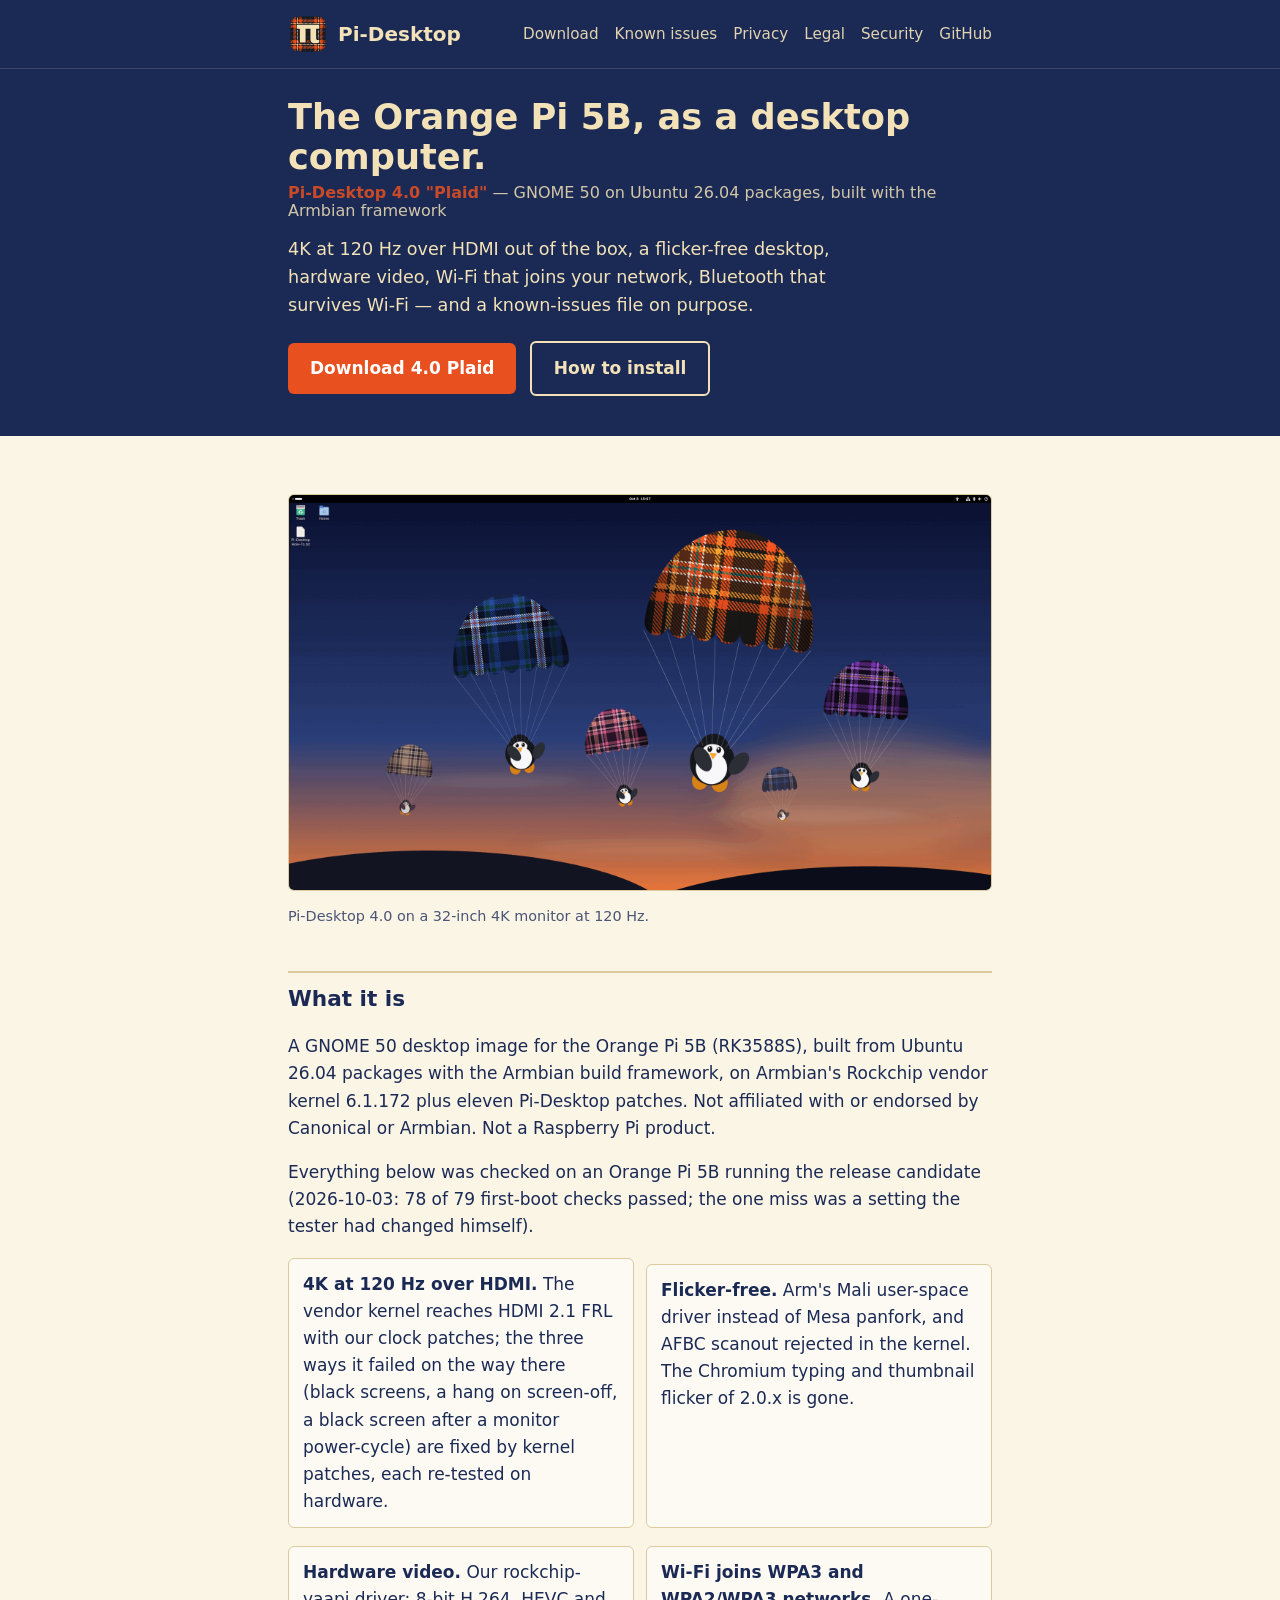
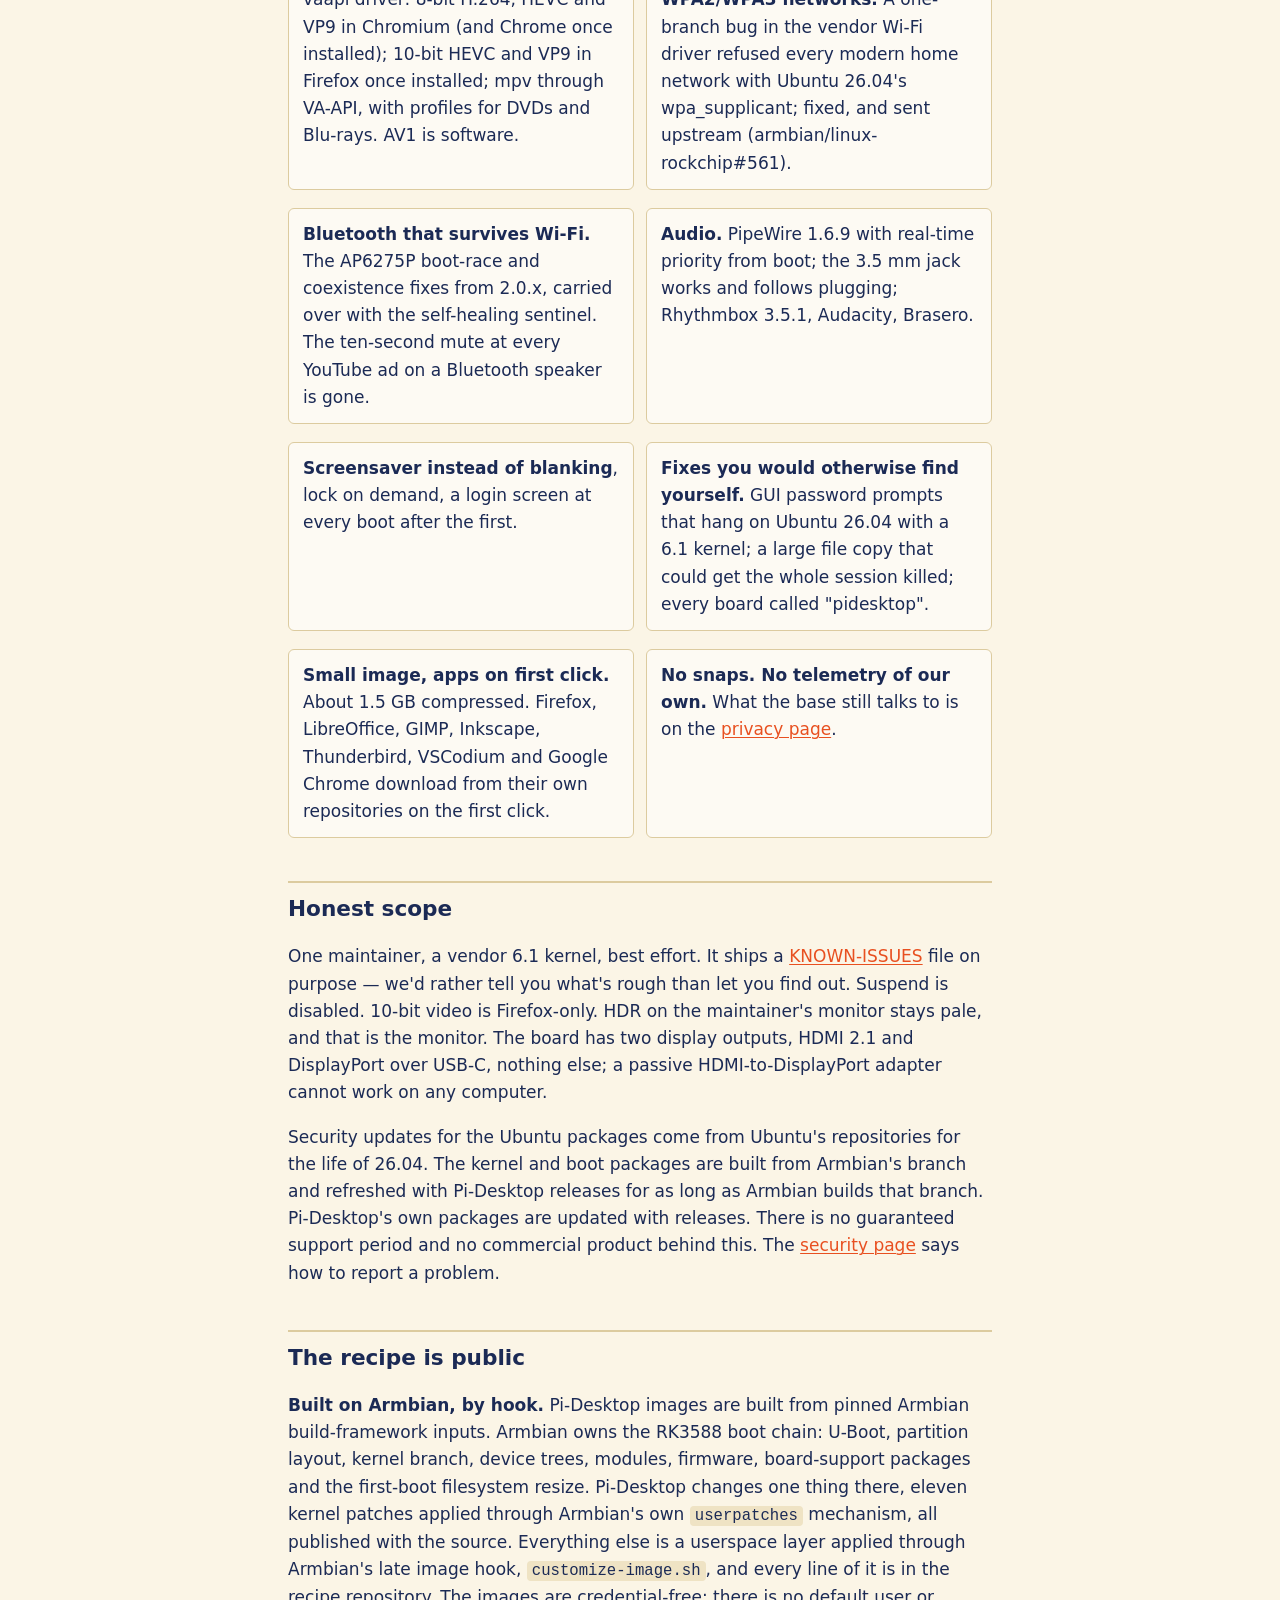
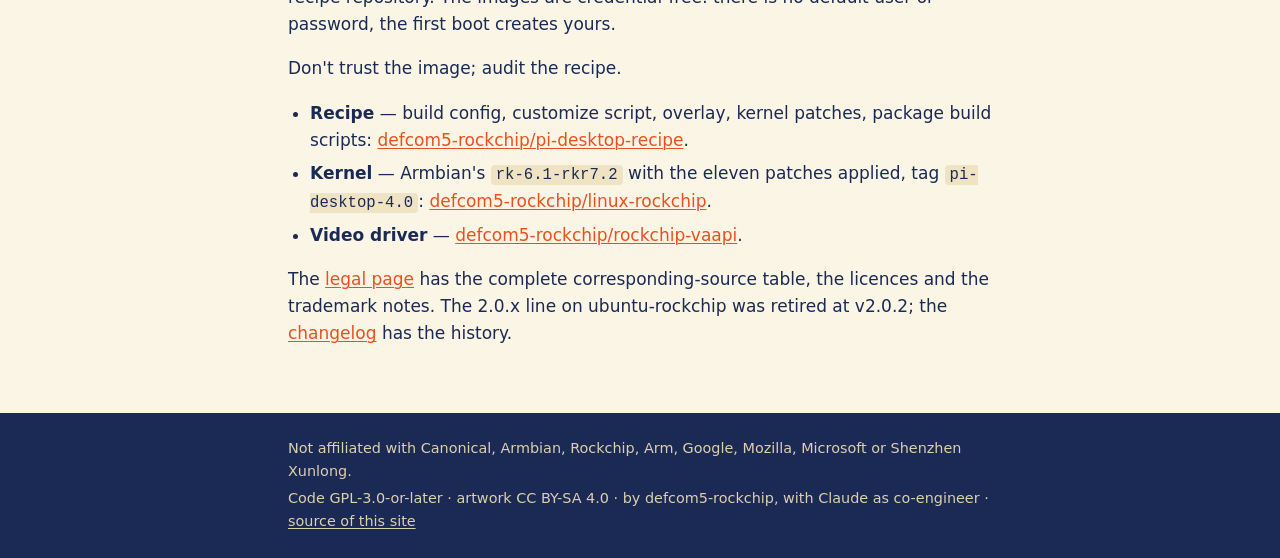
==== docs/index.html @ af198f49 "docs: a screenshot of the 4.0 desktop on the site and in the README Taken on the release image on an" ====
<!DOCTYPE html>
<html lang="en">
<head>
<meta charset="utf-8">
<meta name="viewport" content="width=device-width, initial-scale=1">
<title>Pi-Desktop — a desktop for the Orange Pi 5B</title>
<meta name="description" content="Pi-Desktop 4.0 Plaid: a GNOME 50 desktop image for the Orange Pi 5B (RK3588S), built from Ubuntu 26.04 packages with the Armbian build framework. 4K at 120 Hz, hardware video, honest known-issues file.">
<link rel="stylesheet" href="style.css">
<link rel="icon" href="img/pi-desktop.svg" type="image/svg+xml">
</head>
<body>
<header class="site">
  <div class="wrap">
    <a class="brand" href="index.html"><img src="img/pi-desktop.svg" alt="" width="40" height="40"><span>Pi-Desktop</span></a>
    <nav>
      <a href="download.html">Download</a>
      <a href="https://github.com/defcom5-rockchip/pi-desktop/blob/main/KNOWN-ISSUES.md">Known issues</a>
      <a href="privacy.html">Privacy</a>
      <a href="legal.html">Legal</a>
      <a href="security.html">Security</a>
      <a href="https://github.com/defcom5-rockchip/pi-desktop">GitHub</a>
    </nav>
  </div>
</header>

<section class="hero">
  <div class="wrap">
    <h1>The Orange Pi 5B, as a desktop computer.<small><span class="version">Pi-Desktop 4.0 "Plaid"</span> — GNOME 50 on Ubuntu 26.04 packages, built with the Armbian framework</small></h1>
    <p>4K at 120 Hz over HDMI out of the box, a flicker-free desktop, hardware video, Wi-Fi that joins your network, Bluetooth that survives Wi-Fi — and a known-issues file on purpose.</p>
    <a class="btn" href="https://github.com/defcom5-rockchip/pi-desktop/releases">Download 4.0 Plaid</a>
    <a class="btn secondary" href="download.html">How to install</a>
  </div>
</section>

<main>
  <div class="wrap">
    <figure>
      <img src="img/desktop.png" alt="The Pi-Desktop 4.0 desktop: tartan-canopied penguins parachuting over a dusk horizon, with the How-To file on the desktop." width="1920" height="1080" loading="lazy">
      <figcaption>Pi-Desktop 4.0 on a 32-inch 4K monitor at 120 Hz.</figcaption>
    </figure>

    <h2>What it is</h2>
    <p>A GNOME 50 desktop image for the Orange Pi 5B (RK3588S), built from Ubuntu 26.04 packages with the Armbian build framework, on Armbian's Rockchip vendor kernel 6.1.172 plus eleven Pi-Desktop patches. Not affiliated with or endorsed by Canonical or Armbian. Not a Raspberry Pi product.</p>
    <p>Everything below was checked on an Orange Pi 5B running the release candidate (2026-10-03: 78 of 79 first-boot checks passed; the one miss was a setting the tester had changed himself).</p>
    <ul class="features">
      <li><strong>4K at 120 Hz over HDMI.</strong> The vendor kernel reaches HDMI 2.1 FRL with our clock patches; the three ways it failed on the way there (black screens, a hang on screen-off, a black screen after a monitor power-cycle) are fixed by kernel patches, each re-tested on hardware.</li>
      <li><strong>Flicker-free.</strong> Arm's Mali user-space driver instead of Mesa panfork, and AFBC scanout rejected in the kernel. The Chromium typing and thumbnail flicker of 2.0.x is gone.</li>
      <li><strong>Hardware video.</strong> Our rockchip-vaapi driver: 8-bit H.264, HEVC and VP9 in Chromium (and Chrome once installed); 10-bit HEVC and VP9 in Firefox once installed; mpv through VA-API, with profiles for DVDs and Blu-rays. AV1 is software.</li>
      <li><strong>Wi-Fi joins WPA3 and WPA2/WPA3 networks.</strong> A one-branch bug in the vendor Wi-Fi driver refused every modern home network with Ubuntu 26.04's wpa_supplicant; fixed, and sent upstream (armbian/linux-rockchip#561).</li>
      <li><strong>Bluetooth that survives Wi-Fi.</strong> The AP6275P boot-race and coexistence fixes from 2.0.x, carried over with the self-healing sentinel. The ten-second mute at every YouTube ad on a Bluetooth speaker is gone.</li>
      <li><strong>Audio.</strong> PipeWire 1.6.9 with real-time priority from boot; the 3.5 mm jack works and follows plugging; Rhythmbox 3.5.1, Audacity, Brasero.</li>
      <li><strong>Screensaver instead of blanking</strong>, lock on demand, a login screen at every boot after the first.</li>
      <li><strong>Fixes you would otherwise find yourself.</strong> GUI password prompts that hang on Ubuntu 26.04 with a 6.1 kernel; a large file copy that could get the whole session killed; every board called "pidesktop".</li>
      <li><strong>Small image, apps on first click.</strong> About 1.5 GB compressed. Firefox, LibreOffice, GIMP, Inkscape, Thunderbird, VSCodium and Google Chrome download from their own repositories on the first click.</li>
      <li><strong>No snaps. No telemetry of our own.</strong> What the base still talks to is on the <a href="privacy.html">privacy page</a>.</li>
    </ul>

    <h2>Honest scope</h2>
    <p>One maintainer, a vendor 6.1 kernel, best effort. It ships a <a href="https://github.com/defcom5-rockchip/pi-desktop/blob/main/KNOWN-ISSUES.md">KNOWN-ISSUES</a> file on purpose — we'd rather tell you what's rough than let you find out. Suspend is disabled. 10-bit video is Firefox-only. HDR on the maintainer's monitor stays pale, and that is the monitor. The board has two display outputs, HDMI 2.1 and DisplayPort over USB-C, nothing else; a passive HDMI-to-DisplayPort adapter cannot work on any computer.</p>
    <p>Security updates for the Ubuntu packages come from Ubuntu's repositories for the life of 26.04. The kernel and boot packages are built from Armbian's branch and refreshed with Pi-Desktop releases for as long as Armbian builds that branch. Pi-Desktop's own packages are updated with releases. There is no guaranteed support period and no commercial product behind this. The <a href="security.html">security page</a> says how to report a problem.</p>

    <h2>The recipe is public</h2>
    <p><strong>Built on Armbian, by hook.</strong> Pi-Desktop images are built from pinned Armbian build-framework inputs. Armbian owns the RK3588 boot chain: U-Boot, partition layout, kernel branch, device trees, modules, firmware, board-support packages and the first-boot filesystem resize. Pi-Desktop changes one thing there, eleven kernel patches applied through Armbian's own <code>userpatches</code> mechanism, all published with the source. Everything else is a userspace layer applied through Armbian's late image hook, <code>customize-image.sh</code>, and every line of it is in the recipe repository. The images are credential-free: there is no default user or password, the first boot creates yours.</p>
    <p>Don't trust the image; audit the recipe.</p>
    <ul>
      <li><strong>Recipe</strong> — build config, customize script, overlay, kernel patches, package build scripts: <a href="https://github.com/defcom5-rockchip/pi-desktop-recipe">defcom5-rockchip/pi-desktop-recipe</a>.</li>
      <li><strong>Kernel</strong> — Armbian's <code>rk-6.1-rkr7.2</code> with the eleven patches applied, tag <code>pi-desktop-4.0</code>: <a href="https://github.com/defcom5-rockchip/linux-rockchip">defcom5-rockchip/linux-rockchip</a>.</li>
      <li><strong>Video driver</strong> — <a href="https://github.com/defcom5-rockchip/rockchip-vaapi">defcom5-rockchip/rockchip-vaapi</a>.</li>
    </ul>
    <p>The <a href="legal.html">legal page</a> has the complete corresponding-source table, the licences and the trademark notes. The 2.0.x line on ubuntu-rockchip was retired at v2.0.2; the <a href="https://github.com/defcom5-rockchip/pi-desktop/blob/main/CHANGELOG.md">changelog</a> has the history.</p>
  </div>
</main>

<footer class="site">
  <div class="wrap">
    <p>Not affiliated with Canonical, Armbian, Rockchip, Arm, Google, Mozilla, Microsoft or Shenzhen Xunlong.</p>
    <p>Code GPL-3.0-or-later · artwork CC BY-SA 4.0 · by defcom5-rockchip, with Claude as co-engineer · <a href="https://github.com/defcom5-rockchip/pi-desktop">source of this site</a></p>
  </div>
</footer>
</body>
</html>
---- docs/style.css ----
/* Pi-Desktop website — Plaid palette: navy #1b2a55, cream #F3E2B8, orange #E85020. No external resources. */
:root {
  --navy: #1b2a55;
  --cream: #F3E2B8;
  --orange: #E85020;
  --paper: #fbf5e6;
  --ink: #1b2a55;
  --muted: #4a5577;
  --rule: #dccb9f;
  --code: #efe3c4;
}
* { box-sizing: border-box; }
html { -webkit-text-size-adjust: 100%; }
body {
  margin: 0;
  font: 17px/1.6 system-ui, -apple-system, "Segoe UI", Roboto, "Ubuntu Sans", Ubuntu, Cantarell, "Noto Sans", sans-serif;
  color: var(--ink);
  background: var(--paper);
}
a { color: var(--orange); text-decoration-thickness: 1px; text-underline-offset: 2px; }
a:hover { text-decoration-thickness: 2px; }
.wrap { max-width: 46rem; margin: 0 auto; padding: 0 16px; }

/* header */
header.site { background: var(--navy); color: var(--cream); }
header.site .wrap { display: flex; flex-wrap: wrap; align-items: center; gap: 8px 20px; padding-top: 14px; padding-bottom: 14px; }
header.site .brand { display: inline-flex; align-items: center; gap: 10px; color: var(--cream); text-decoration: none; font-weight: 700; font-size: 1.25rem; }
header.site .brand img { width: 40px; height: 40px; }
header.site nav { display: flex; flex-wrap: wrap; gap: 4px 16px; margin-left: auto; }
header.site nav a { color: var(--cream); text-decoration: none; font-size: 0.95rem; opacity: .92; }
header.site nav a:hover, header.site nav a[aria-current] { text-decoration: underline; opacity: 1; }

/* hero */
.hero { background: var(--navy); color: var(--cream); padding: 28px 0 40px; border-top: 1px solid rgba(243,226,184,.15); }
.hero h1 { font-size: 2.2rem; line-height: 1.15; margin: 0 0 6px; }
.hero h1 small { display: block; font-size: 1rem; font-weight: 400; opacity: .85; margin-top: 6px; }
.hero p { max-width: 36rem; font-size: 1.1rem; margin: 14px 0 22px; }
.hero .version { color: var(--orange); font-weight: 700; }
.btn { display: inline-block; background: var(--orange); color: #fff; font-weight: 700; padding: 12px 22px; border-radius: 6px; text-decoration: none; }
.btn:hover { background: #c9431a; }
.btn.secondary { background: transparent; color: var(--cream); border: 2px solid var(--cream); margin-left: 8px; }
.btn.secondary:hover { background: rgba(243,226,184,.12); }

/* content */
main { padding: 32px 0 48px; }
main h1 { font-size: 1.9rem; line-height: 1.2; margin: 0 0 8px; }
main h2 { font-size: 1.35rem; margin: 2em 0 .5em; padding-top: .4em; border-top: 2px solid var(--rule); }
main h3 { font-size: 1.1rem; margin: 1.6em 0 .4em; }
main p, main li { max-width: 46rem; }
main ul, main ol { padding-left: 1.3em; }
li + li { margin-top: .35em; }
.lede { font-size: 1.1rem; color: var(--muted); margin-top: 0; }
.note { border-left: 4px solid var(--orange); background: var(--cream); padding: 10px 14px; border-radius: 0 6px 6px 0; }
.note.navy { border-left-color: var(--navy); }
code, pre, kbd { font-family: "Ubuntu Sans Mono", ui-monospace, SFMono-Regular, Menlo, Consolas, monospace; font-size: .92em; }
code { background: var(--code); padding: 1px 5px; border-radius: 4px; }
pre { background: var(--navy); color: var(--cream); padding: 12px 14px; border-radius: 6px; overflow-x: auto; line-height: 1.45; }
pre code { background: none; padding: 0; color: inherit; }
blockquote { margin: 1em 0; padding: 8px 14px; border-left: 4px solid var(--rule); color: var(--muted); font-size: .95rem; }

/* tables (scroll inside, never the page) */
.table { overflow-x: auto; -webkit-overflow-scrolling: touch; margin: 1em 0; border: 1px solid var(--rule); border-radius: 6px; }
table { border-collapse: collapse; width: 100%; min-width: 36rem; font-size: .95rem; }
th, td { text-align: left; vertical-align: top; padding: 8px 10px; border-bottom: 1px solid var(--rule); }
th { background: var(--cream); font-weight: 700; }
tr:last-child td { border-bottom: 0; }

/* figures */
figure { margin: 1.5em 0; }
figure img { max-width: 100%; height: auto; border-radius: 6px; border: 1px solid var(--rule); }
figcaption { font-size: .9rem; color: var(--muted); margin-top: 6px; }
.placeholder { aspect-ratio: 16 / 9; display: flex; align-items: center; justify-content: center; text-align: center; padding: 16px; background: var(--navy); color: var(--cream); border-radius: 6px; border: 2px dashed rgba(243,226,184,.4); }

/* feature list */
.features { list-style: none; padding: 0; display: grid; grid-template-columns: 1fr; gap: 12px; }
.features li { background: #fff8; border: 1px solid var(--rule); border-radius: 6px; padding: 12px 14px; max-width: none; }
.features li strong { color: var(--navy); }
@media (min-width: 680px) { .features { grid-template-columns: 1fr 1fr; } }

/* footer */
footer.site { background: var(--navy); color: var(--cream); font-size: .9rem; }
footer.site .wrap { padding-top: 20px; padding-bottom: 24px; }
footer.site p { margin: 4px 0; opacity: .9; }
footer.site a { color: var(--cream); }

img { max-width: 100%; }
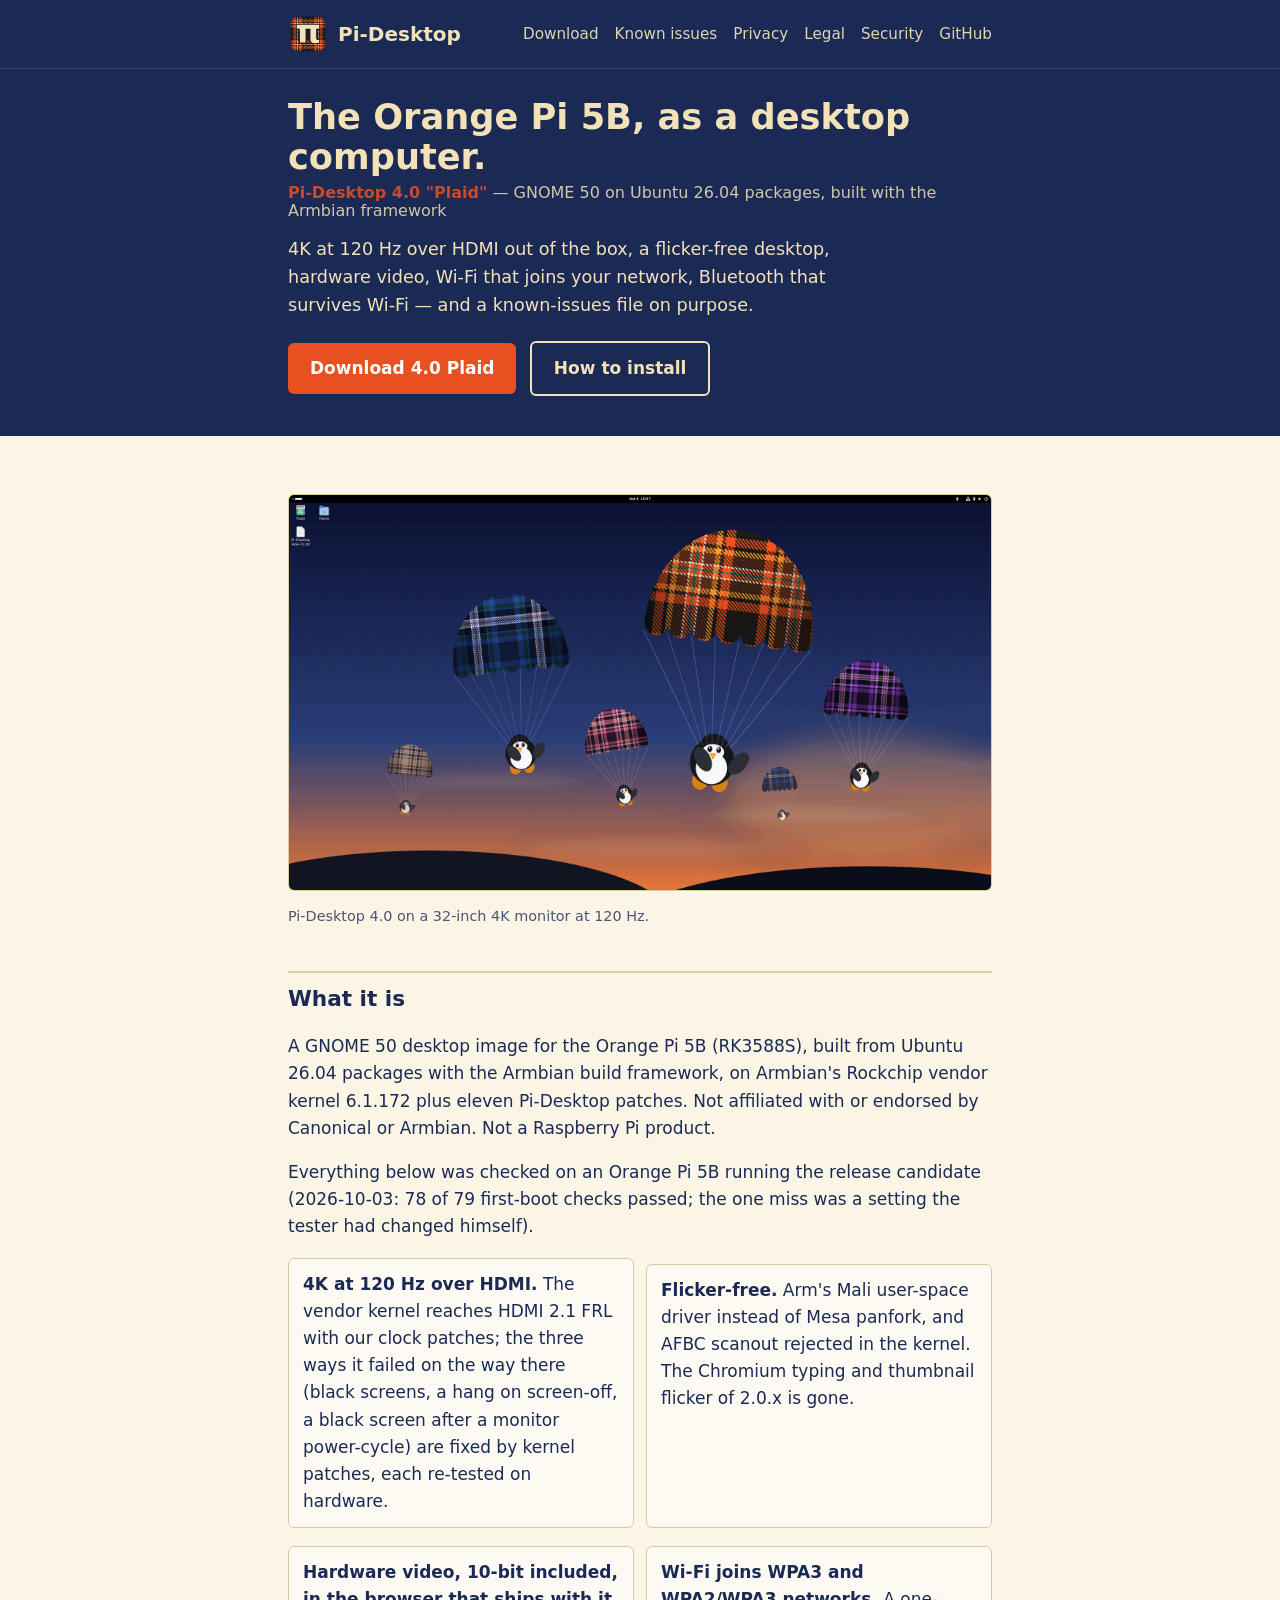
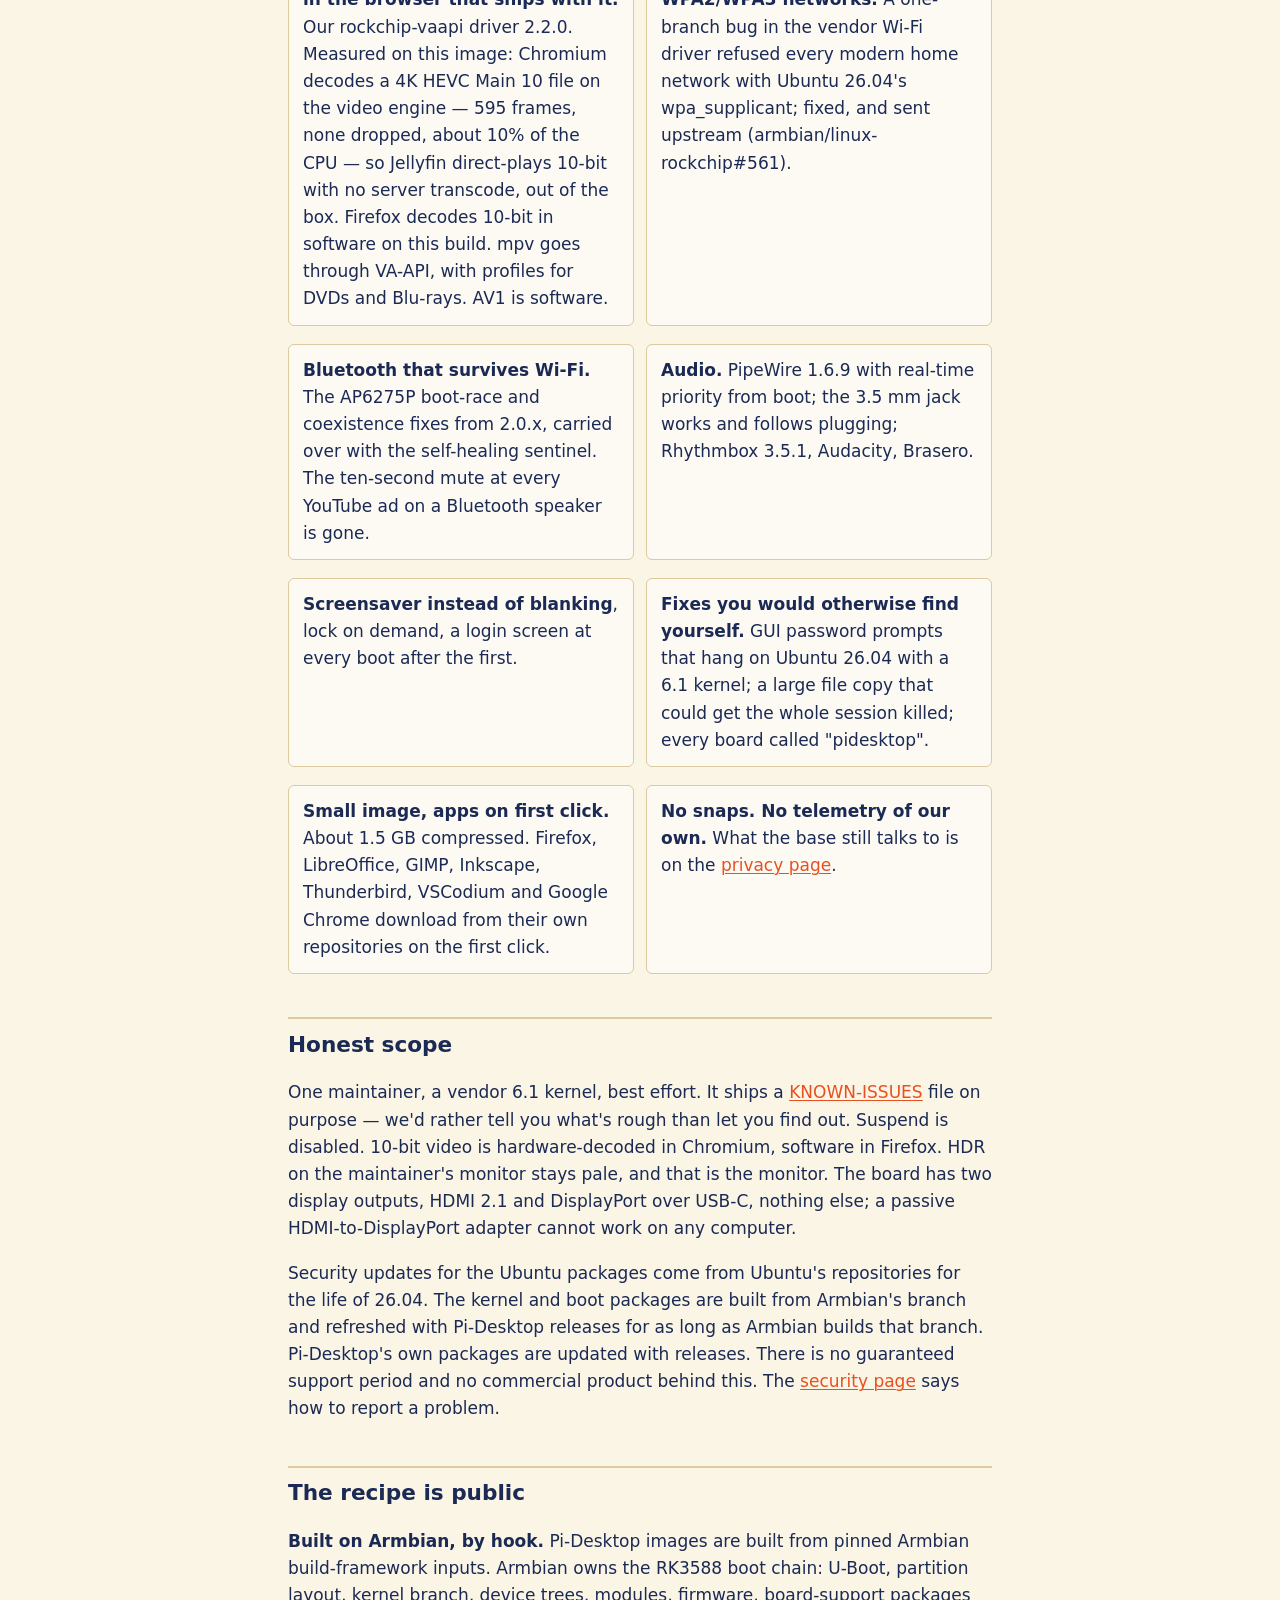
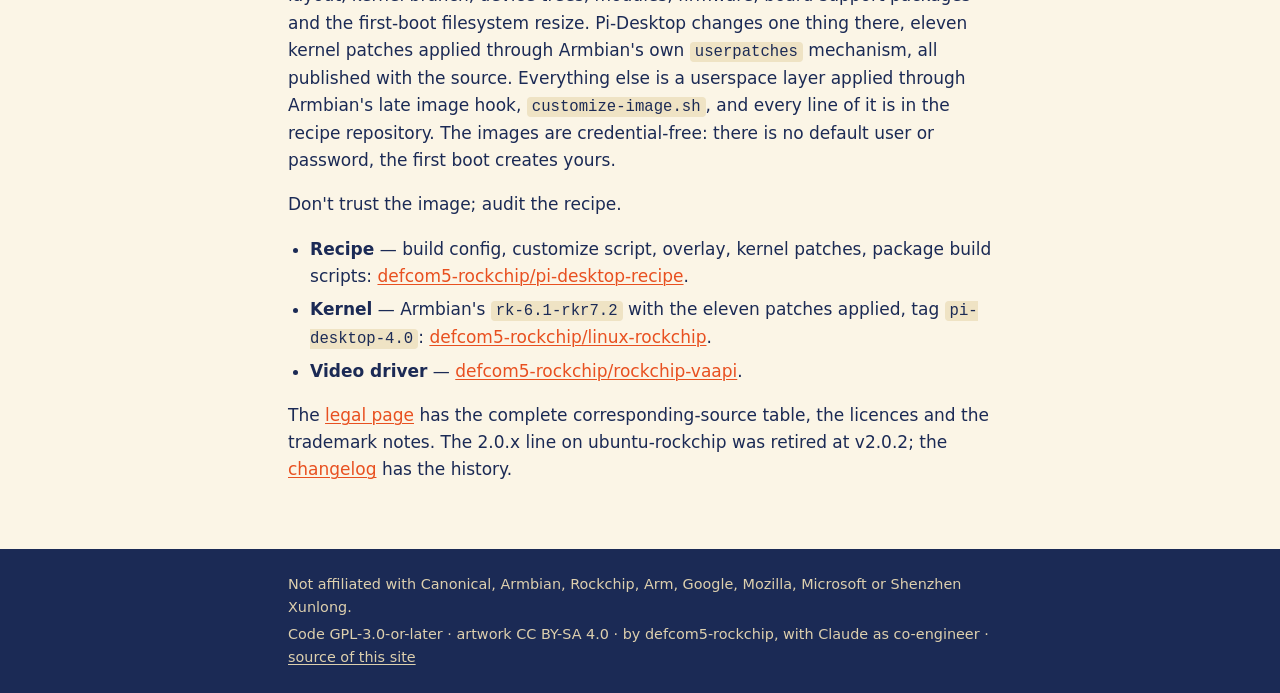
==== commit 04cea183: "docs: 10-bit video — Chromium does it in hardware, Firefox does not (measured on the release image) " ====
--- a/docs/index.html
+++ b/docs/index.html
@@ -45,7 +45,7 @@
     <ul class="features">
       <li><strong>4K at 120 Hz over HDMI.</strong> The vendor kernel reaches HDMI 2.1 FRL with our clock patches; the three ways it failed on the way there (black screens, a hang on screen-off, a black screen after a monitor power-cycle) are fixed by kernel patches, each re-tested on hardware.</li>
       <li><strong>Flicker-free.</strong> Arm's Mali user-space driver instead of Mesa panfork, and AFBC scanout rejected in the kernel. The Chromium typing and thumbnail flicker of 2.0.x is gone.</li>
-      <li><strong>Hardware video.</strong> Our rockchip-vaapi driver: 8-bit H.264, HEVC and VP9 in Chromium (and Chrome once installed); 10-bit HEVC and VP9 in Firefox once installed; mpv through VA-API, with profiles for DVDs and Blu-rays. AV1 is software.</li>
+      <li><strong>Hardware video, 10-bit included, in the browser that ships with it.</strong> Our rockchip-vaapi driver 2.2.0. Measured on this image: Chromium decodes a 4K HEVC Main 10 file on the video engine — 595 frames, none dropped, about 10% of the CPU — so Jellyfin direct-plays 10-bit with no server transcode, out of the box. Firefox decodes 10-bit in software on this build. mpv goes through VA-API, with profiles for DVDs and Blu-rays. AV1 is software.</li>
       <li><strong>Wi-Fi joins WPA3 and WPA2/WPA3 networks.</strong> A one-branch bug in the vendor Wi-Fi driver refused every modern home network with Ubuntu 26.04's wpa_supplicant; fixed, and sent upstream (armbian/linux-rockchip#561).</li>
       <li><strong>Bluetooth that survives Wi-Fi.</strong> The AP6275P boot-race and coexistence fixes from 2.0.x, carried over with the self-healing sentinel. The ten-second mute at every YouTube ad on a Bluetooth speaker is gone.</li>
       <li><strong>Audio.</strong> PipeWire 1.6.9 with real-time priority from boot; the 3.5 mm jack works and follows plugging; Rhythmbox 3.5.1, Audacity, Brasero.</li>
@@ -56,7 +56,7 @@
     </ul>
 
     <h2>Honest scope</h2>
-    <p>One maintainer, a vendor 6.1 kernel, best effort. It ships a <a href="https://github.com/defcom5-rockchip/pi-desktop/blob/main/KNOWN-ISSUES.md">KNOWN-ISSUES</a> file on purpose — we'd rather tell you what's rough than let you find out. Suspend is disabled. 10-bit video is Firefox-only. HDR on the maintainer's monitor stays pale, and that is the monitor. The board has two display outputs, HDMI 2.1 and DisplayPort over USB-C, nothing else; a passive HDMI-to-DisplayPort adapter cannot work on any computer.</p>
+    <p>One maintainer, a vendor 6.1 kernel, best effort. It ships a <a href="https://github.com/defcom5-rockchip/pi-desktop/blob/main/KNOWN-ISSUES.md">KNOWN-ISSUES</a> file on purpose — we'd rather tell you what's rough than let you find out. Suspend is disabled. 10-bit video is hardware-decoded in Chromium, software in Firefox. HDR on the maintainer's monitor stays pale, and that is the monitor. The board has two display outputs, HDMI 2.1 and DisplayPort over USB-C, nothing else; a passive HDMI-to-DisplayPort adapter cannot work on any computer.</p>
     <p>Security updates for the Ubuntu packages come from Ubuntu's repositories for the life of 26.04. The kernel and boot packages are built from Armbian's branch and refreshed with Pi-Desktop releases for as long as Armbian builds that branch. Pi-Desktop's own packages are updated with releases. There is no guaranteed support period and no commercial product behind this. The <a href="security.html">security page</a> says how to report a problem.</p>
 
     <h2>The recipe is public</h2>
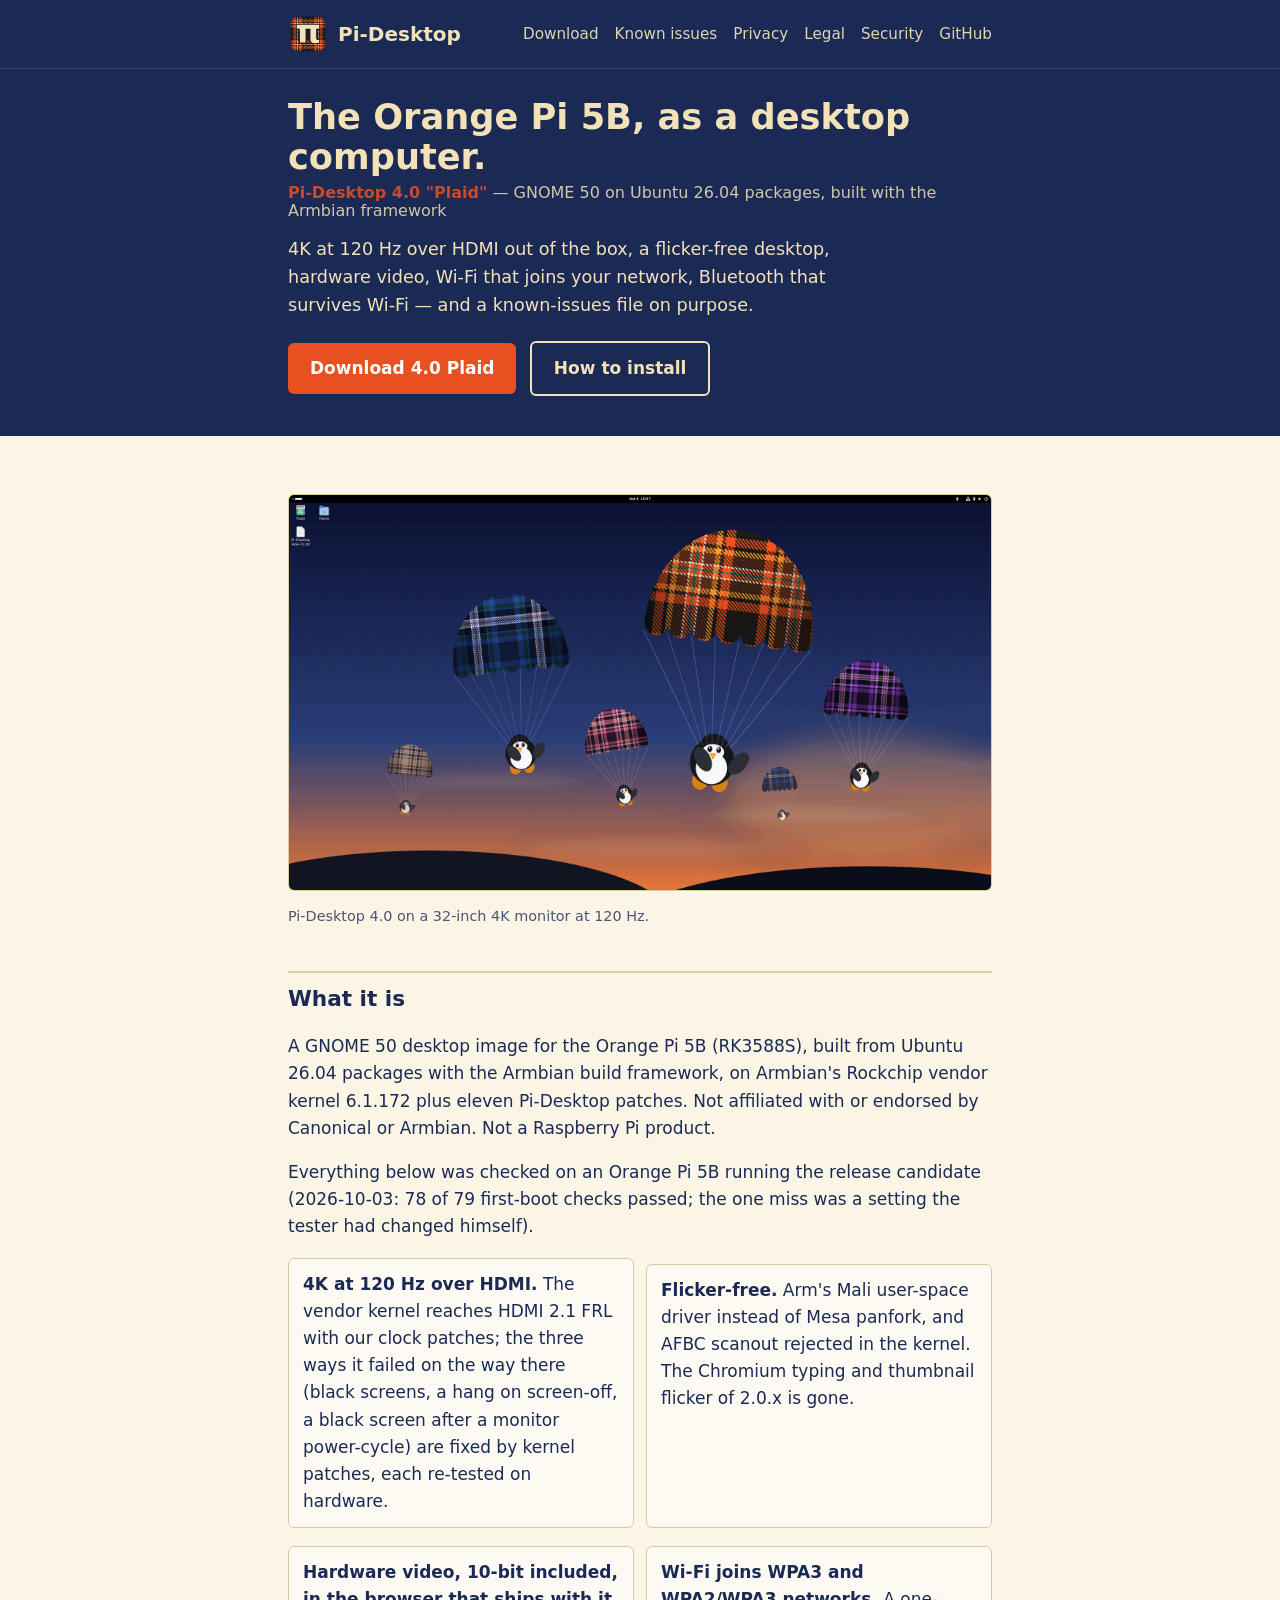
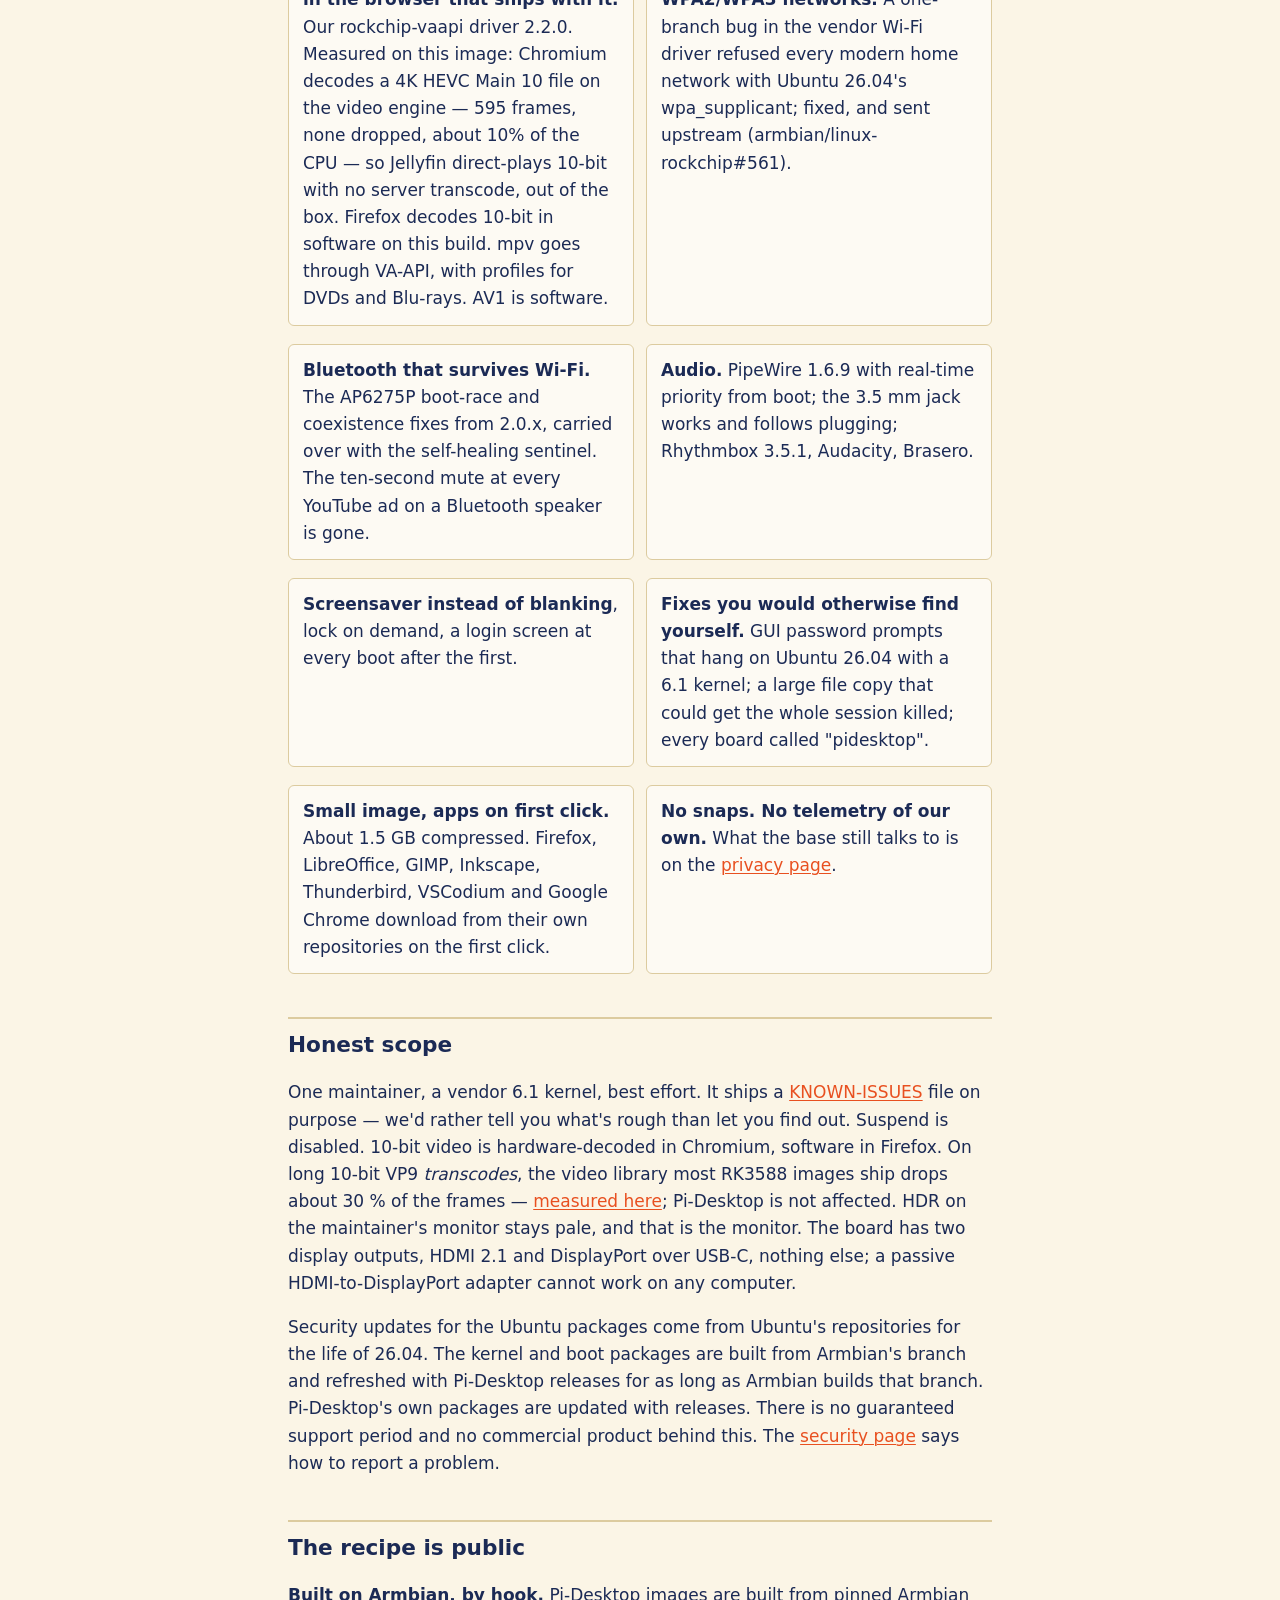
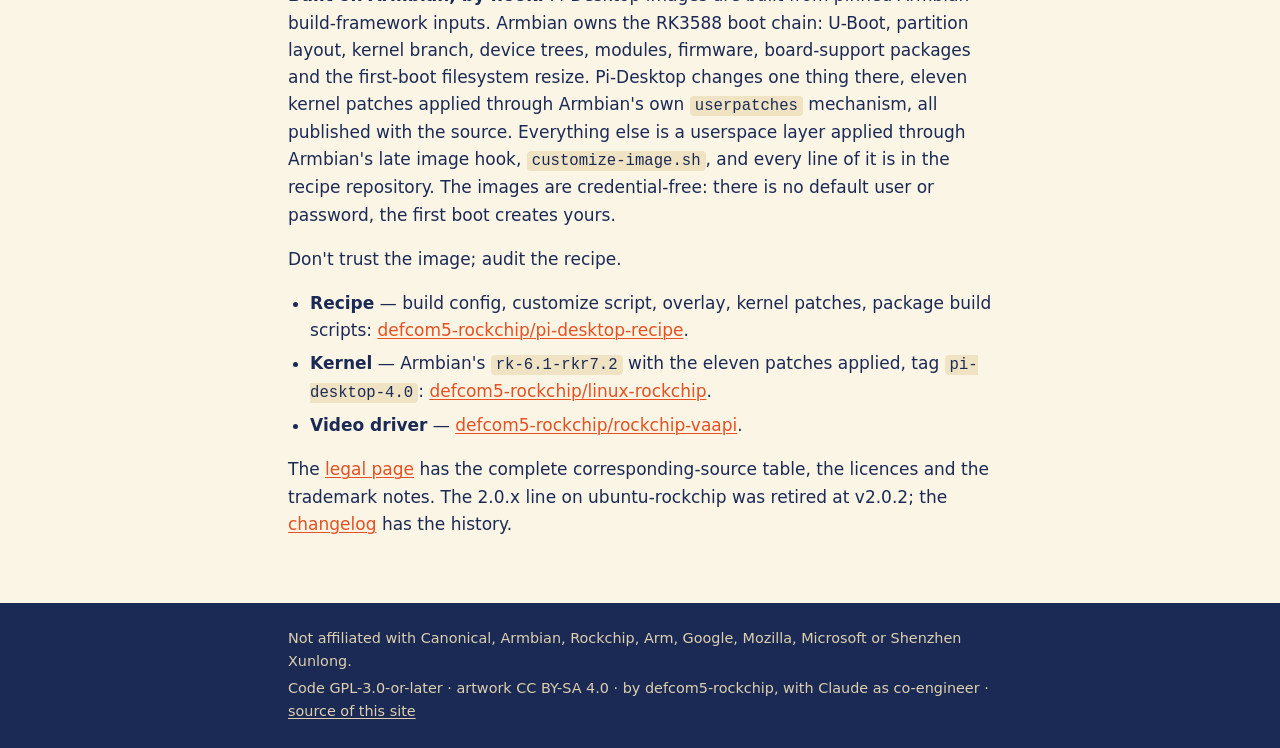
==== commit 1b0d7090: "docs: findings page for the 10-bit VP9 frame loss on RK3588 A linkable write-up of the decoder defec" ====
--- a/docs/index.html
+++ b/docs/index.html
@@ -56,7 +56,7 @@
     </ul>
 
     <h2>Honest scope</h2>
-    <p>One maintainer, a vendor 6.1 kernel, best effort. It ships a <a href="https://github.com/defcom5-rockchip/pi-desktop/blob/main/KNOWN-ISSUES.md">KNOWN-ISSUES</a> file on purpose — we'd rather tell you what's rough than let you find out. Suspend is disabled. 10-bit video is hardware-decoded in Chromium, software in Firefox. HDR on the maintainer's monitor stays pale, and that is the monitor. The board has two display outputs, HDMI 2.1 and DisplayPort over USB-C, nothing else; a passive HDMI-to-DisplayPort adapter cannot work on any computer.</p>
+    <p>One maintainer, a vendor 6.1 kernel, best effort. It ships a <a href="https://github.com/defcom5-rockchip/pi-desktop/blob/main/KNOWN-ISSUES.md">KNOWN-ISSUES</a> file on purpose — we'd rather tell you what's rough than let you find out. Suspend is disabled. 10-bit video is hardware-decoded in Chromium, software in Firefox. On long 10-bit VP9 <em>transcodes</em>, the video library most RK3588 images ship drops about 30&nbsp;% of the frames — <a href="vp9-10bit-rk3588.html">measured here</a>; Pi-Desktop is not affected. HDR on the maintainer's monitor stays pale, and that is the monitor. The board has two display outputs, HDMI 2.1 and DisplayPort over USB-C, nothing else; a passive HDMI-to-DisplayPort adapter cannot work on any computer.</p>
     <p>Security updates for the Ubuntu packages come from Ubuntu's repositories for the life of 26.04. The kernel and boot packages are built from Armbian's branch and refreshed with Pi-Desktop releases for as long as Armbian builds that branch. Pi-Desktop's own packages are updated with releases. There is no guaranteed support period and no commercial product behind this. The <a href="security.html">security page</a> says how to report a problem.</p>
 
     <h2>The recipe is public</h2>
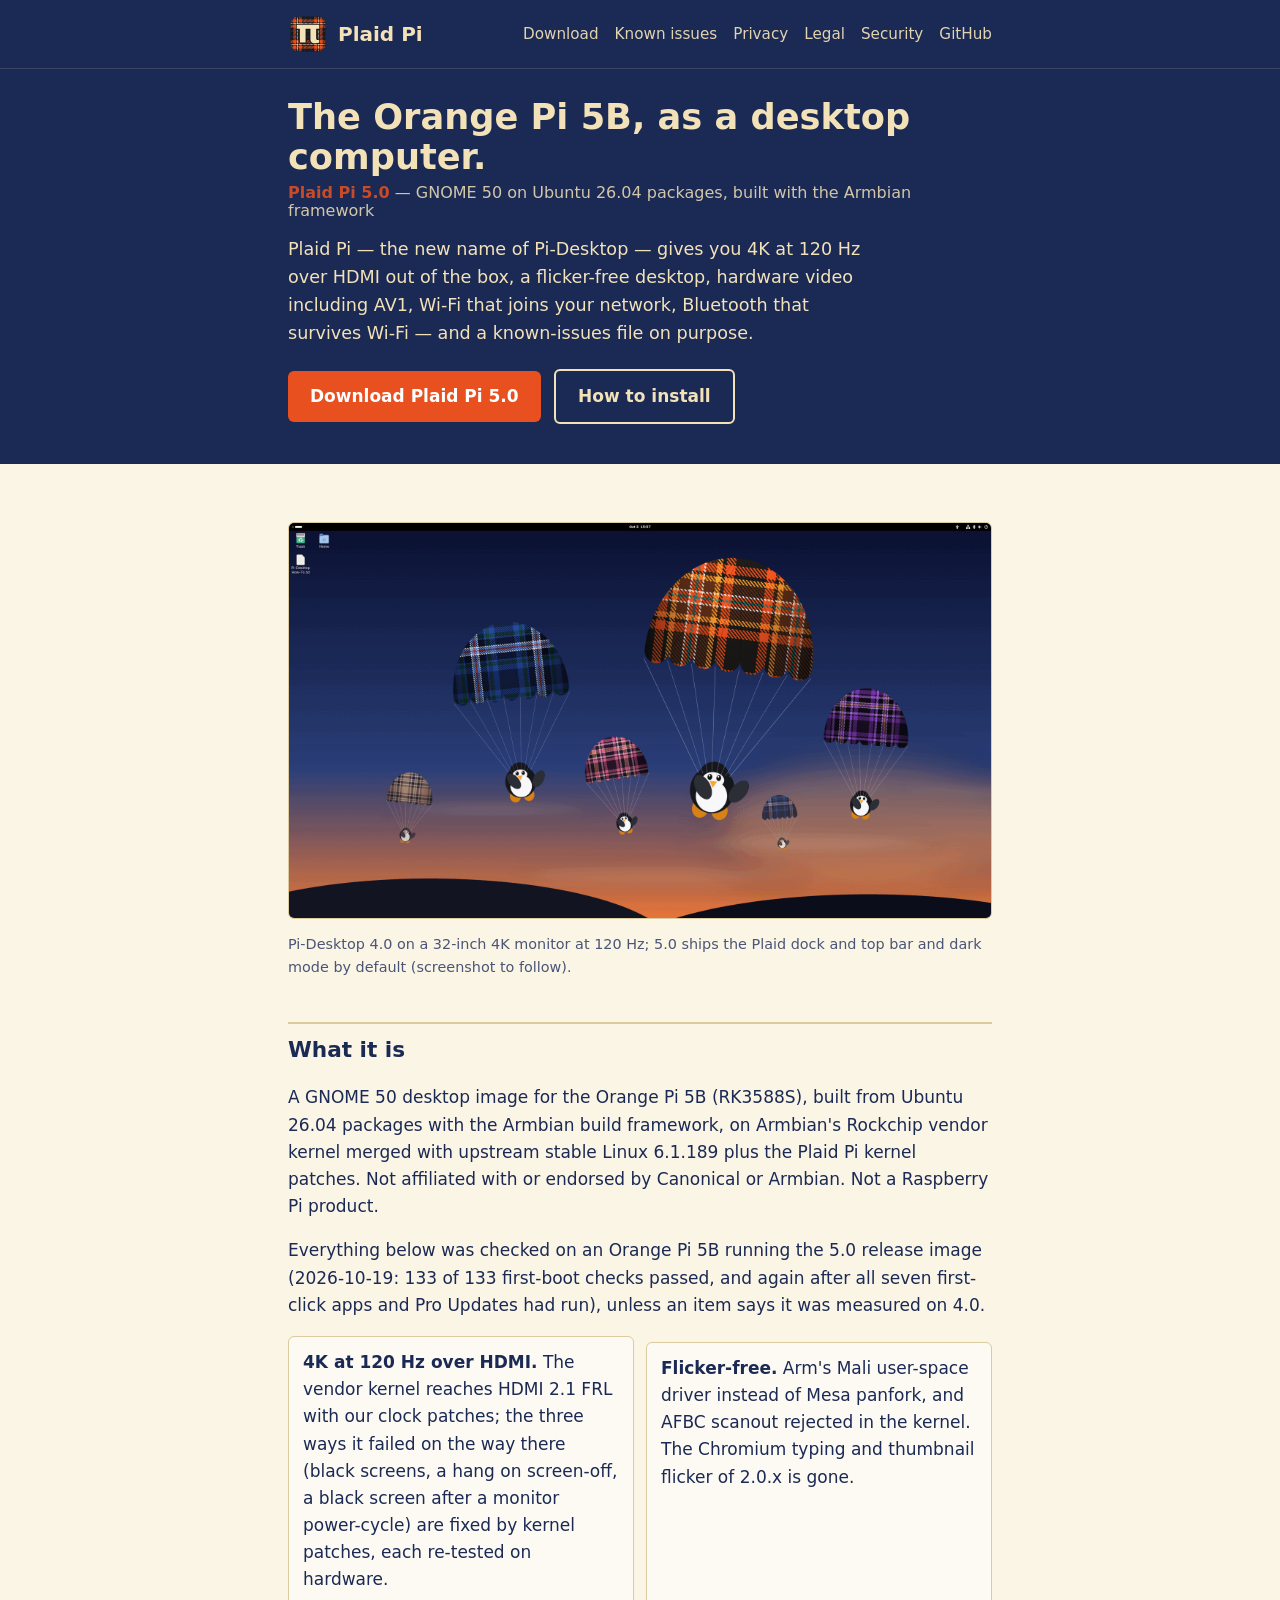
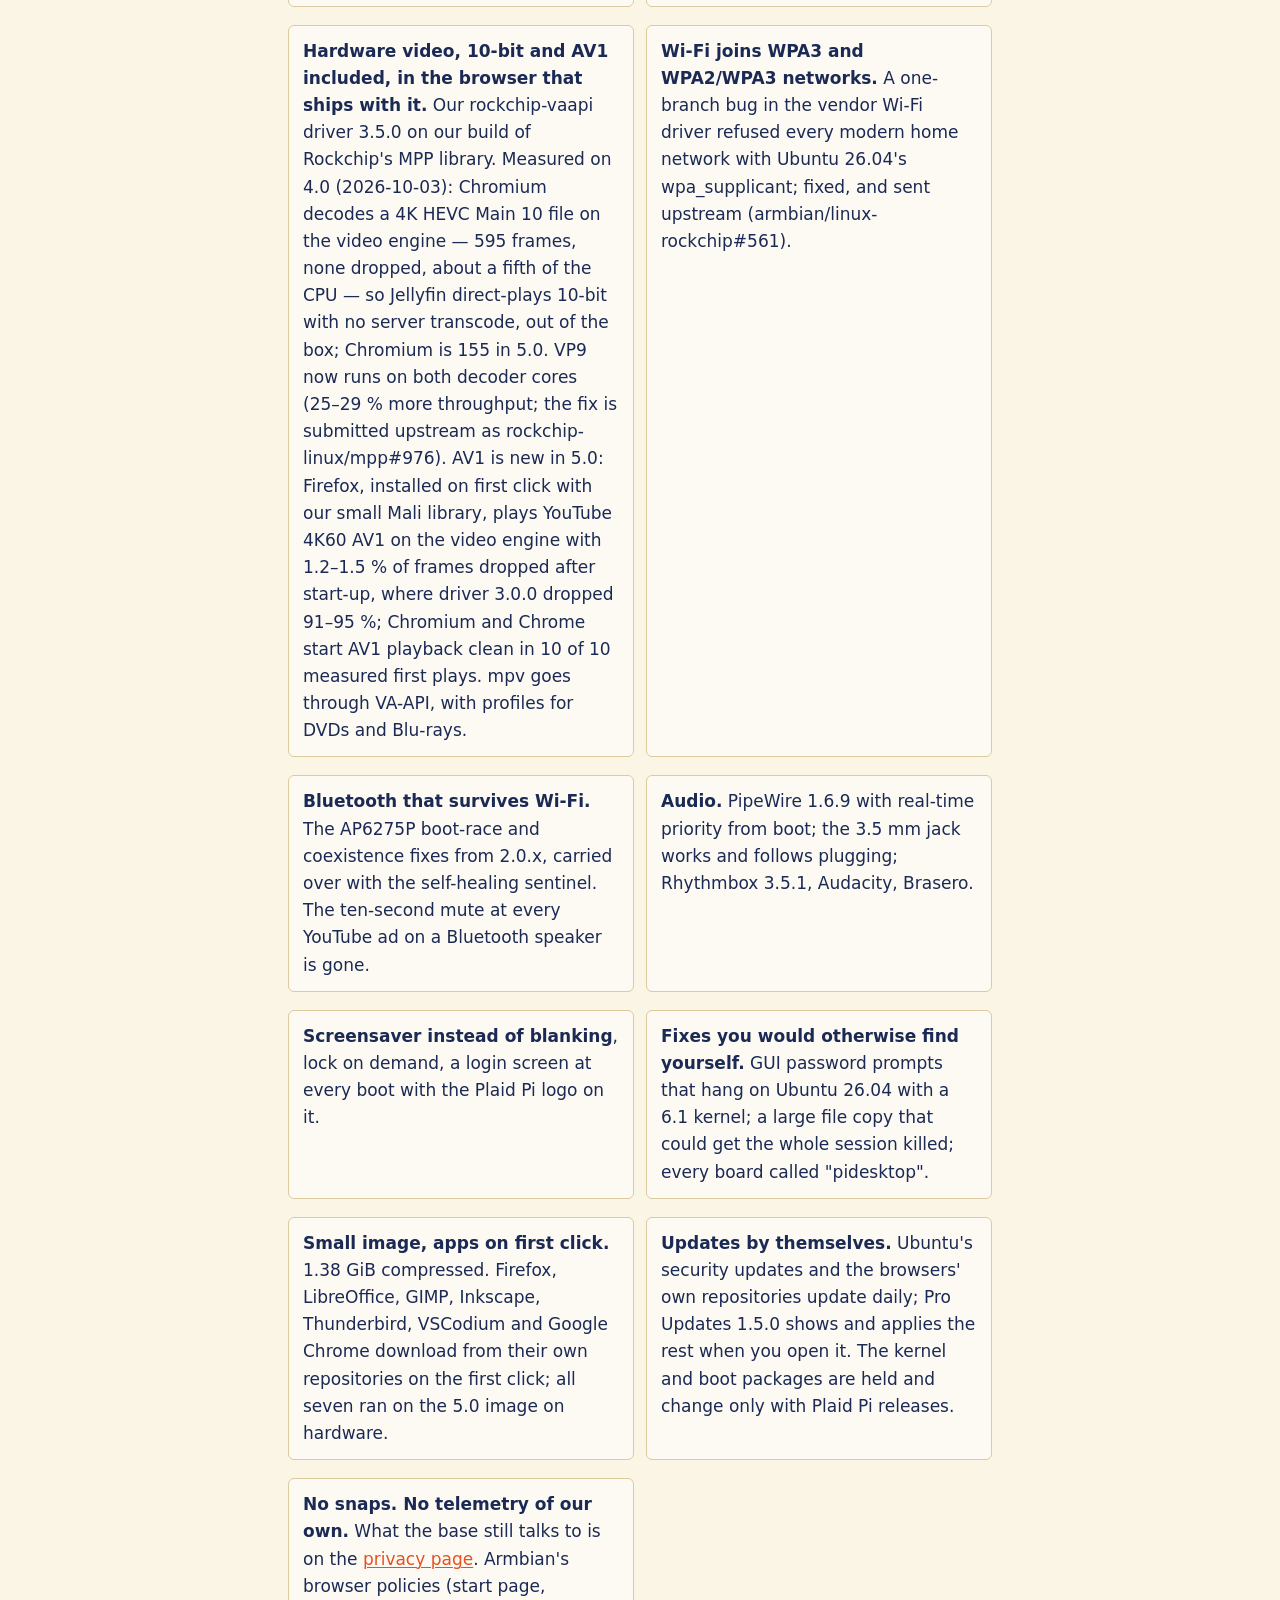
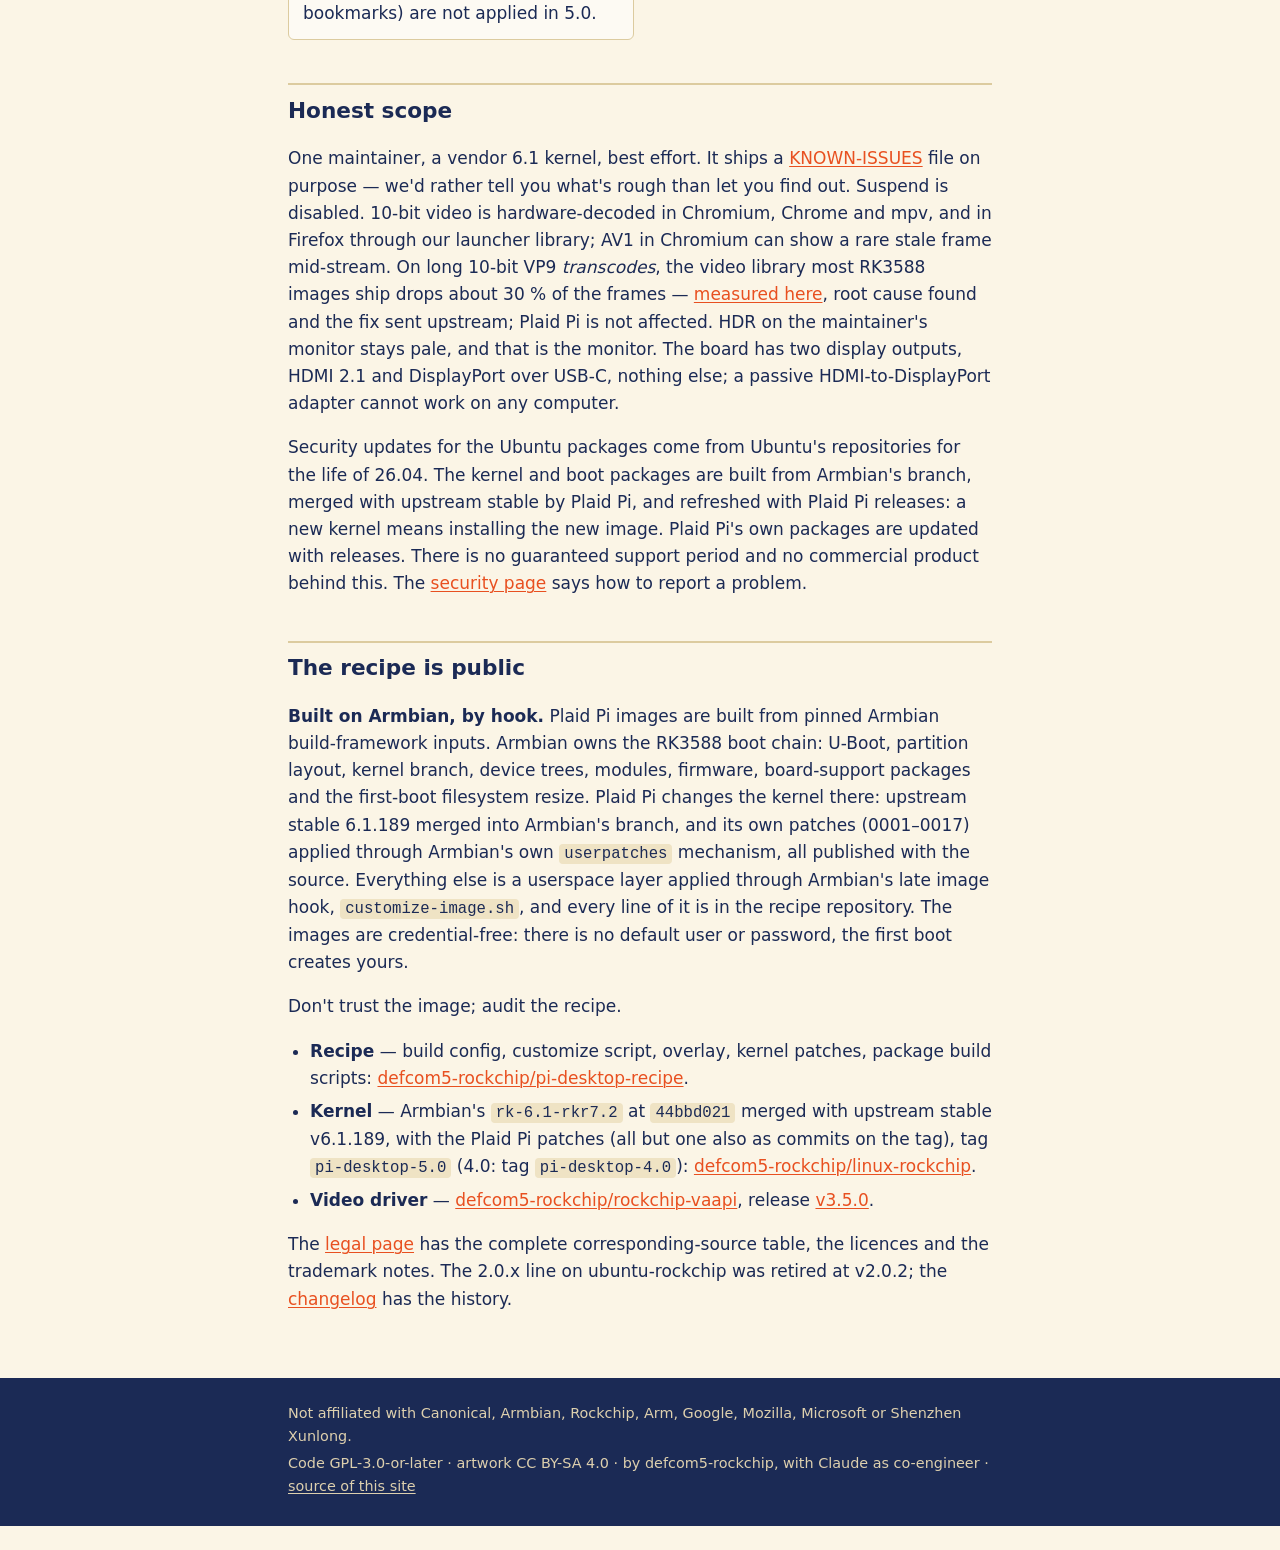
==== commit c2818a60: "Plaid Pi 5.0: documentation, site and release notes Since the 4.0 docs: the Plaid Pi name; 5.0 image" ====
--- a/docs/index.html
+++ b/docs/index.html
@@ -3,15 +3,15 @@
 <head>
 <meta charset="utf-8">
 <meta name="viewport" content="width=device-width, initial-scale=1">
-<title>Pi-Desktop — a desktop for the Orange Pi 5B</title>
-<meta name="description" content="Pi-Desktop 4.0 Plaid: a GNOME 50 desktop image for the Orange Pi 5B (RK3588S), built from Ubuntu 26.04 packages with the Armbian build framework. 4K at 120 Hz, hardware video, honest known-issues file.">
+<title>Plaid Pi — a desktop for the Orange Pi 5B</title>
+<meta name="description" content="Plaid Pi (formerly Pi-Desktop): a GNOME 50 desktop image for the Orange Pi 5B (RK3588S), built from Ubuntu 26.04 packages with the Armbian build framework. 4K at 120 Hz, hardware video, honest known-issues file.">
 <link rel="stylesheet" href="style.css">
 <link rel="icon" href="img/pi-desktop.svg" type="image/svg+xml">
 </head>
 <body>
 <header class="site">
   <div class="wrap">
-    <a class="brand" href="index.html"><img src="img/pi-desktop.svg" alt="" width="40" height="40"><span>Pi-Desktop</span></a>
+    <a class="brand" href="index.html"><img src="img/pi-desktop.svg" alt="" width="40" height="40"><span>Plaid Pi</span></a>
     <nav>
       <a href="download.html">Download</a>
       <a href="https://github.com/defcom5-rockchip/pi-desktop/blob/main/KNOWN-ISSUES.md">Known issues</a>
@@ -25,9 +25,9 @@
 
 <section class="hero">
   <div class="wrap">
-    <h1>The Orange Pi 5B, as a desktop computer.<small><span class="version">Pi-Desktop 4.0 "Plaid"</span> — GNOME 50 on Ubuntu 26.04 packages, built with the Armbian framework</small></h1>
-    <p>4K at 120 Hz over HDMI out of the box, a flicker-free desktop, hardware video, Wi-Fi that joins your network, Bluetooth that survives Wi-Fi — and a known-issues file on purpose.</p>
-    <a class="btn" href="https://github.com/defcom5-rockchip/pi-desktop/releases">Download 4.0 Plaid</a>
+    <h1>The Orange Pi 5B, as a desktop computer.<small><span class="version">Plaid Pi 5.0</span> — GNOME 50 on Ubuntu 26.04 packages, built with the Armbian framework</small></h1>
+    <p>Plaid Pi — the new name of Pi-Desktop — gives you 4K at 120 Hz over HDMI out of the box, a flicker-free desktop, hardware video including AV1, Wi-Fi that joins your network, Bluetooth that survives Wi-Fi — and a known-issues file on purpose.</p>
+    <a class="btn" href="https://github.com/defcom5-rockchip/pi-desktop/releases/tag/v5.0.0">Download Plaid Pi 5.0</a>
     <a class="btn secondary" href="download.html">How to install</a>
   </div>
 </section>
@@ -35,37 +35,38 @@
 <main>
   <div class="wrap">
     <figure>
-      <img src="img/desktop.png" alt="The Pi-Desktop 4.0 desktop: tartan-canopied penguins parachuting over a dusk horizon, with the How-To file on the desktop." width="1920" height="1080" loading="lazy">
-      <figcaption>Pi-Desktop 4.0 on a 32-inch 4K monitor at 120 Hz.</figcaption>
+      <img src="img/desktop.png" alt="Pi-Desktop 4.0 on a 32-inch 4K monitor at 120 Hz: tartan-canopied penguins parachuting over a dusk horizon, with the How-To file on the desktop. 5.0 ships the Plaid dock and top bar and dark mode by default (screenshot to follow)." width="1920" height="1080" loading="lazy">
+      <figcaption>Pi-Desktop 4.0 on a 32-inch 4K monitor at 120 Hz; 5.0 ships the Plaid dock and top bar and dark mode by default (screenshot to follow).</figcaption>
     </figure>
 
     <h2>What it is</h2>
-    <p>A GNOME 50 desktop image for the Orange Pi 5B (RK3588S), built from Ubuntu 26.04 packages with the Armbian build framework, on Armbian's Rockchip vendor kernel 6.1.172 plus eleven Pi-Desktop patches. Not affiliated with or endorsed by Canonical or Armbian. Not a Raspberry Pi product.</p>
-    <p>Everything below was checked on an Orange Pi 5B running the release candidate (2026-10-03: 78 of 79 first-boot checks passed; the one miss was a setting the tester had changed himself).</p>
+    <p>A GNOME 50 desktop image for the Orange Pi 5B (RK3588S), built from Ubuntu 26.04 packages with the Armbian build framework, on Armbian's Rockchip vendor kernel merged with upstream stable Linux 6.1.189 plus the Plaid Pi kernel patches. Not affiliated with or endorsed by Canonical or Armbian. Not a Raspberry Pi product.</p>
+    <p>Everything below was checked on an Orange Pi 5B running the 5.0 release image (2026-10-19: 133 of 133 first-boot checks passed, and again after all seven first-click apps and Pro Updates had run), unless an item says it was measured on 4.0.</p>
     <ul class="features">
       <li><strong>4K at 120 Hz over HDMI.</strong> The vendor kernel reaches HDMI 2.1 FRL with our clock patches; the three ways it failed on the way there (black screens, a hang on screen-off, a black screen after a monitor power-cycle) are fixed by kernel patches, each re-tested on hardware.</li>
       <li><strong>Flicker-free.</strong> Arm's Mali user-space driver instead of Mesa panfork, and AFBC scanout rejected in the kernel. The Chromium typing and thumbnail flicker of 2.0.x is gone.</li>
-      <li><strong>Hardware video, 10-bit included, in the browser that ships with it.</strong> Our rockchip-vaapi driver 2.2.0. Measured on this image: Chromium decodes a 4K HEVC Main 10 file on the video engine — 595 frames, none dropped, about 10% of the CPU — so Jellyfin direct-plays 10-bit with no server transcode, out of the box. Firefox decodes 10-bit in software on this build. mpv goes through VA-API, with profiles for DVDs and Blu-rays. AV1 is software.</li>
+      <li><strong>Hardware video, 10-bit and AV1 included, in the browser that ships with it.</strong> Our rockchip-vaapi driver 3.5.0 on our build of Rockchip's MPP library. Measured on 4.0 (2026-10-03): Chromium decodes a 4K HEVC Main 10 file on the video engine — 595 frames, none dropped, about a fifth of the CPU — so Jellyfin direct-plays 10-bit with no server transcode, out of the box; Chromium is 155 in 5.0. VP9 now runs on both decoder cores (25–29 % more throughput; the fix is submitted upstream as rockchip-linux/mpp#976). AV1 is new in 5.0: Firefox, installed on first click with our small Mali library, plays YouTube 4K60 AV1 on the video engine with 1.2–1.5 % of frames dropped after start-up, where driver 3.0.0 dropped 91–95 %; Chromium and Chrome start AV1 playback clean in 10 of 10 measured first plays. mpv goes through VA-API, with profiles for DVDs and Blu-rays.</li>
       <li><strong>Wi-Fi joins WPA3 and WPA2/WPA3 networks.</strong> A one-branch bug in the vendor Wi-Fi driver refused every modern home network with Ubuntu 26.04's wpa_supplicant; fixed, and sent upstream (armbian/linux-rockchip#561).</li>
       <li><strong>Bluetooth that survives Wi-Fi.</strong> The AP6275P boot-race and coexistence fixes from 2.0.x, carried over with the self-healing sentinel. The ten-second mute at every YouTube ad on a Bluetooth speaker is gone.</li>
       <li><strong>Audio.</strong> PipeWire 1.6.9 with real-time priority from boot; the 3.5 mm jack works and follows plugging; Rhythmbox 3.5.1, Audacity, Brasero.</li>
-      <li><strong>Screensaver instead of blanking</strong>, lock on demand, a login screen at every boot after the first.</li>
+      <li><strong>Screensaver instead of blanking</strong>, lock on demand, a login screen at every boot with the Plaid Pi logo on it.</li>
       <li><strong>Fixes you would otherwise find yourself.</strong> GUI password prompts that hang on Ubuntu 26.04 with a 6.1 kernel; a large file copy that could get the whole session killed; every board called "pidesktop".</li>
-      <li><strong>Small image, apps on first click.</strong> About 1.5 GB compressed. Firefox, LibreOffice, GIMP, Inkscape, Thunderbird, VSCodium and Google Chrome download from their own repositories on the first click.</li>
-      <li><strong>No snaps. No telemetry of our own.</strong> What the base still talks to is on the <a href="privacy.html">privacy page</a>.</li>
+      <li><strong>Small image, apps on first click.</strong> 1.38 GiB compressed. Firefox, LibreOffice, GIMP, Inkscape, Thunderbird, VSCodium and Google Chrome download from their own repositories on the first click; all seven ran on the 5.0 image on hardware.</li>
+      <li><strong>Updates by themselves.</strong> Ubuntu's security updates and the browsers' own repositories update daily; Pro Updates 1.5.0 shows and applies the rest when you open it. The kernel and boot packages are held and change only with Plaid Pi releases.</li>
+      <li><strong>No snaps. No telemetry of our own.</strong> What the base still talks to is on the <a href="privacy.html">privacy page</a>. Armbian's browser policies (start page, bookmarks) are not applied in 5.0.</li>
     </ul>
 
     <h2>Honest scope</h2>
-    <p>One maintainer, a vendor 6.1 kernel, best effort. It ships a <a href="https://github.com/defcom5-rockchip/pi-desktop/blob/main/KNOWN-ISSUES.md">KNOWN-ISSUES</a> file on purpose — we'd rather tell you what's rough than let you find out. Suspend is disabled. 10-bit video is hardware-decoded in Chromium, software in Firefox. On long 10-bit VP9 <em>transcodes</em>, the video library most RK3588 images ship drops about 30&nbsp;% of the frames — <a href="vp9-10bit-rk3588.html">measured here</a>; Pi-Desktop is not affected. HDR on the maintainer's monitor stays pale, and that is the monitor. The board has two display outputs, HDMI 2.1 and DisplayPort over USB-C, nothing else; a passive HDMI-to-DisplayPort adapter cannot work on any computer.</p>
-    <p>Security updates for the Ubuntu packages come from Ubuntu's repositories for the life of 26.04. The kernel and boot packages are built from Armbian's branch and refreshed with Pi-Desktop releases for as long as Armbian builds that branch. Pi-Desktop's own packages are updated with releases. There is no guaranteed support period and no commercial product behind this. The <a href="security.html">security page</a> says how to report a problem.</p>
+    <p>One maintainer, a vendor 6.1 kernel, best effort. It ships a <a href="https://github.com/defcom5-rockchip/pi-desktop/blob/main/KNOWN-ISSUES.md">KNOWN-ISSUES</a> file on purpose — we'd rather tell you what's rough than let you find out. Suspend is disabled. 10-bit video is hardware-decoded in Chromium, Chrome and mpv, and in Firefox through our launcher library; AV1 in Chromium can show a rare stale frame mid-stream. On long 10-bit VP9 <em>transcodes</em>, the video library most RK3588 images ship drops about 30&nbsp;% of the frames — <a href="vp9-10bit-rk3588.html">measured here</a>, root cause found and the fix sent upstream; Plaid Pi is not affected. HDR on the maintainer's monitor stays pale, and that is the monitor. The board has two display outputs, HDMI 2.1 and DisplayPort over USB-C, nothing else; a passive HDMI-to-DisplayPort adapter cannot work on any computer.</p>
+    <p>Security updates for the Ubuntu packages come from Ubuntu's repositories for the life of 26.04. The kernel and boot packages are built from Armbian's branch, merged with upstream stable by Plaid Pi, and refreshed with Plaid Pi releases: a new kernel means installing the new image. Plaid Pi's own packages are updated with releases. There is no guaranteed support period and no commercial product behind this. The <a href="security.html">security page</a> says how to report a problem.</p>
 
     <h2>The recipe is public</h2>
-    <p><strong>Built on Armbian, by hook.</strong> Pi-Desktop images are built from pinned Armbian build-framework inputs. Armbian owns the RK3588 boot chain: U-Boot, partition layout, kernel branch, device trees, modules, firmware, board-support packages and the first-boot filesystem resize. Pi-Desktop changes one thing there, eleven kernel patches applied through Armbian's own <code>userpatches</code> mechanism, all published with the source. Everything else is a userspace layer applied through Armbian's late image hook, <code>customize-image.sh</code>, and every line of it is in the recipe repository. The images are credential-free: there is no default user or password, the first boot creates yours.</p>
+    <p><strong>Built on Armbian, by hook.</strong> Plaid Pi images are built from pinned Armbian build-framework inputs. Armbian owns the RK3588 boot chain: U-Boot, partition layout, kernel branch, device trees, modules, firmware, board-support packages and the first-boot filesystem resize. Plaid Pi changes the kernel there: upstream stable 6.1.189 merged into Armbian's branch, and its own patches (0001–0017) applied through Armbian's own <code>userpatches</code> mechanism, all published with the source. Everything else is a userspace layer applied through Armbian's late image hook, <code>customize-image.sh</code>, and every line of it is in the recipe repository. The images are credential-free: there is no default user or password, the first boot creates yours.</p>
     <p>Don't trust the image; audit the recipe.</p>
     <ul>
       <li><strong>Recipe</strong> — build config, customize script, overlay, kernel patches, package build scripts: <a href="https://github.com/defcom5-rockchip/pi-desktop-recipe">defcom5-rockchip/pi-desktop-recipe</a>.</li>
-      <li><strong>Kernel</strong> — Armbian's <code>rk-6.1-rkr7.2</code> with the eleven patches applied, tag <code>pi-desktop-4.0</code>: <a href="https://github.com/defcom5-rockchip/linux-rockchip">defcom5-rockchip/linux-rockchip</a>.</li>
-      <li><strong>Video driver</strong> — <a href="https://github.com/defcom5-rockchip/rockchip-vaapi">defcom5-rockchip/rockchip-vaapi</a>.</li>
+      <li><strong>Kernel</strong> — Armbian's <code>rk-6.1-rkr7.2</code> at <code>44bbd021</code> merged with upstream stable v6.1.189, with the Plaid Pi patches (all but one also as commits on the tag), tag <code>pi-desktop-5.0</code> (4.0: tag <code>pi-desktop-4.0</code>): <a href="https://github.com/defcom5-rockchip/linux-rockchip">defcom5-rockchip/linux-rockchip</a>.</li>
+      <li><strong>Video driver</strong> — <a href="https://github.com/defcom5-rockchip/rockchip-vaapi">defcom5-rockchip/rockchip-vaapi</a>, release <a href="https://github.com/defcom5-rockchip/rockchip-vaapi/releases/tag/v3.5.0">v3.5.0</a>.</li>
     </ul>
     <p>The <a href="legal.html">legal page</a> has the complete corresponding-source table, the licences and the trademark notes. The 2.0.x line on ubuntu-rockchip was retired at v2.0.2; the <a href="https://github.com/defcom5-rockchip/pi-desktop/blob/main/CHANGELOG.md">changelog</a> has the history.</p>
   </div>
--- a/docs/style.css
+++ b/docs/style.css
@@ -1,4 +1,4 @@
-/* Pi-Desktop website — Plaid palette: navy #1b2a55, cream #F3E2B8, orange #E85020. No external resources. */
+/* Plaid Pi website — Plaid palette: navy #1b2a55, cream #F3E2B8, orange #E85020. No external resources. */
 :root {
   --navy: #1b2a55;
   --cream: #F3E2B8;
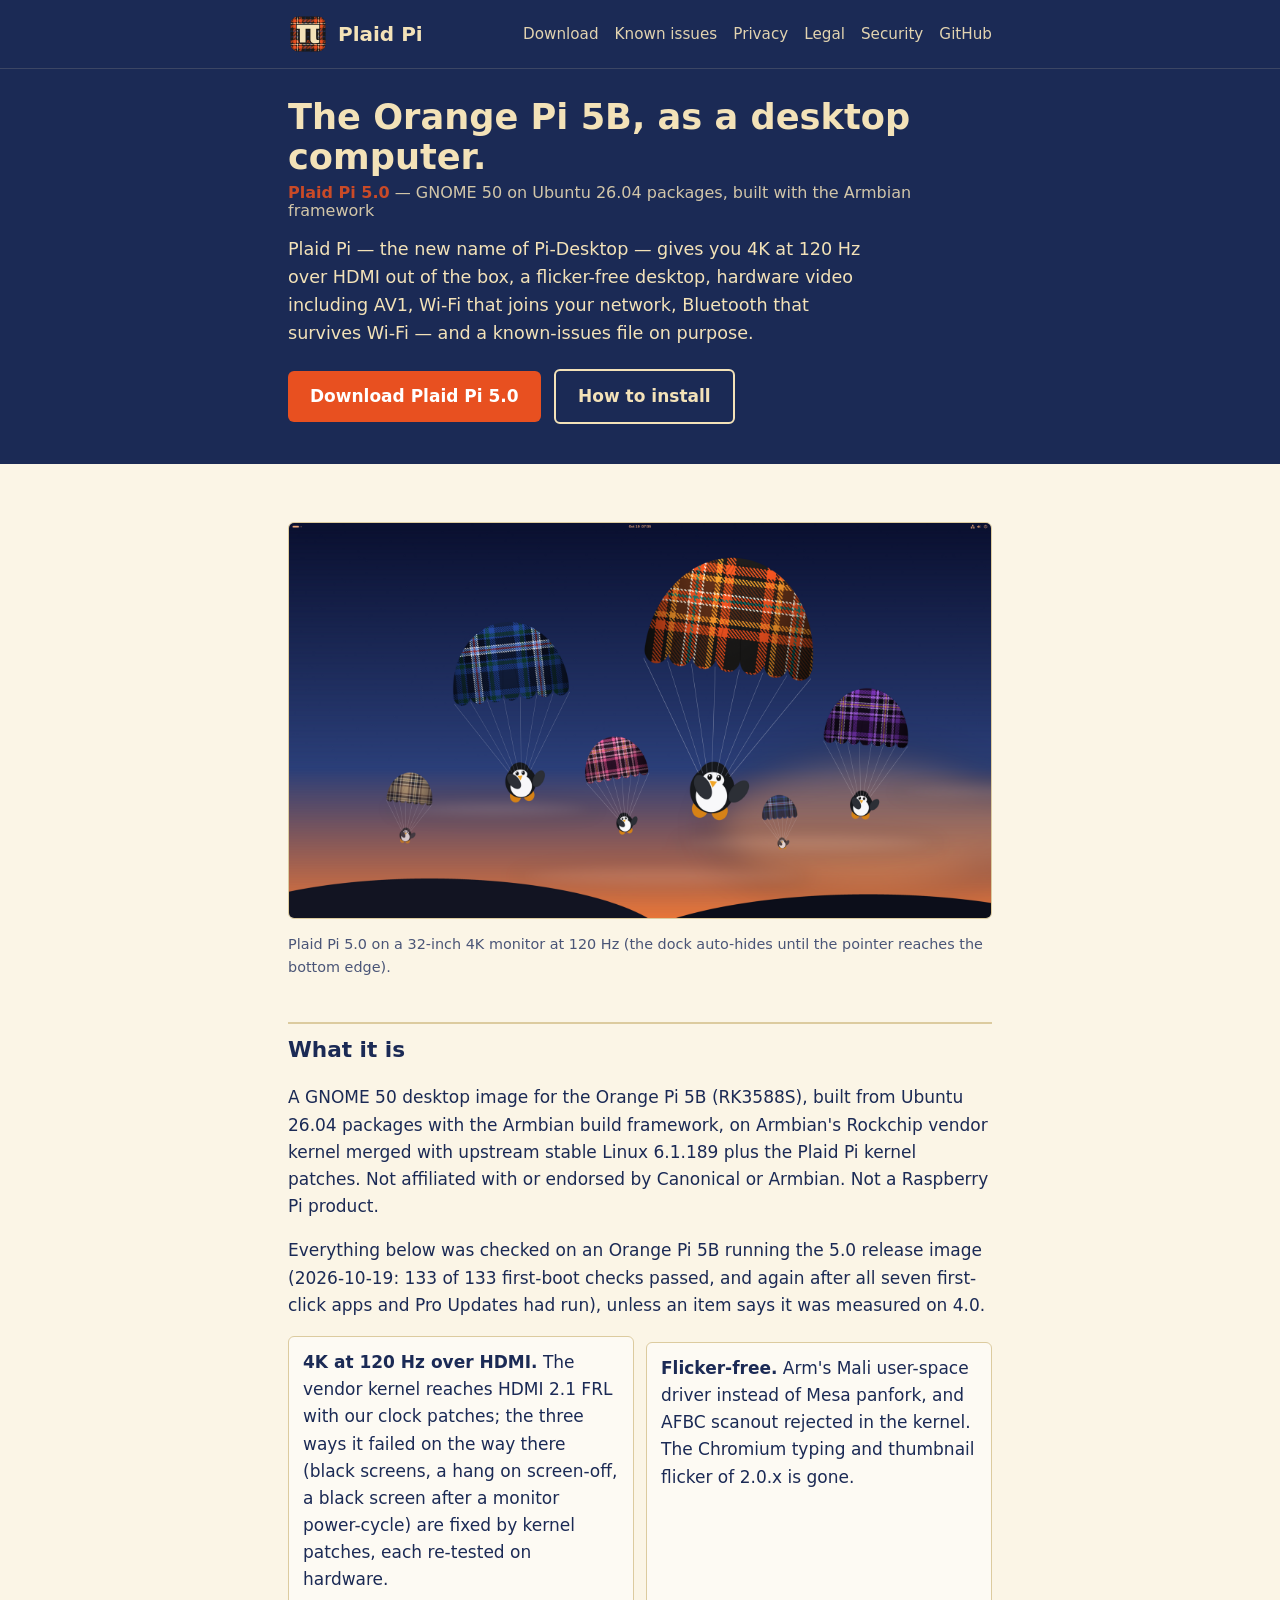
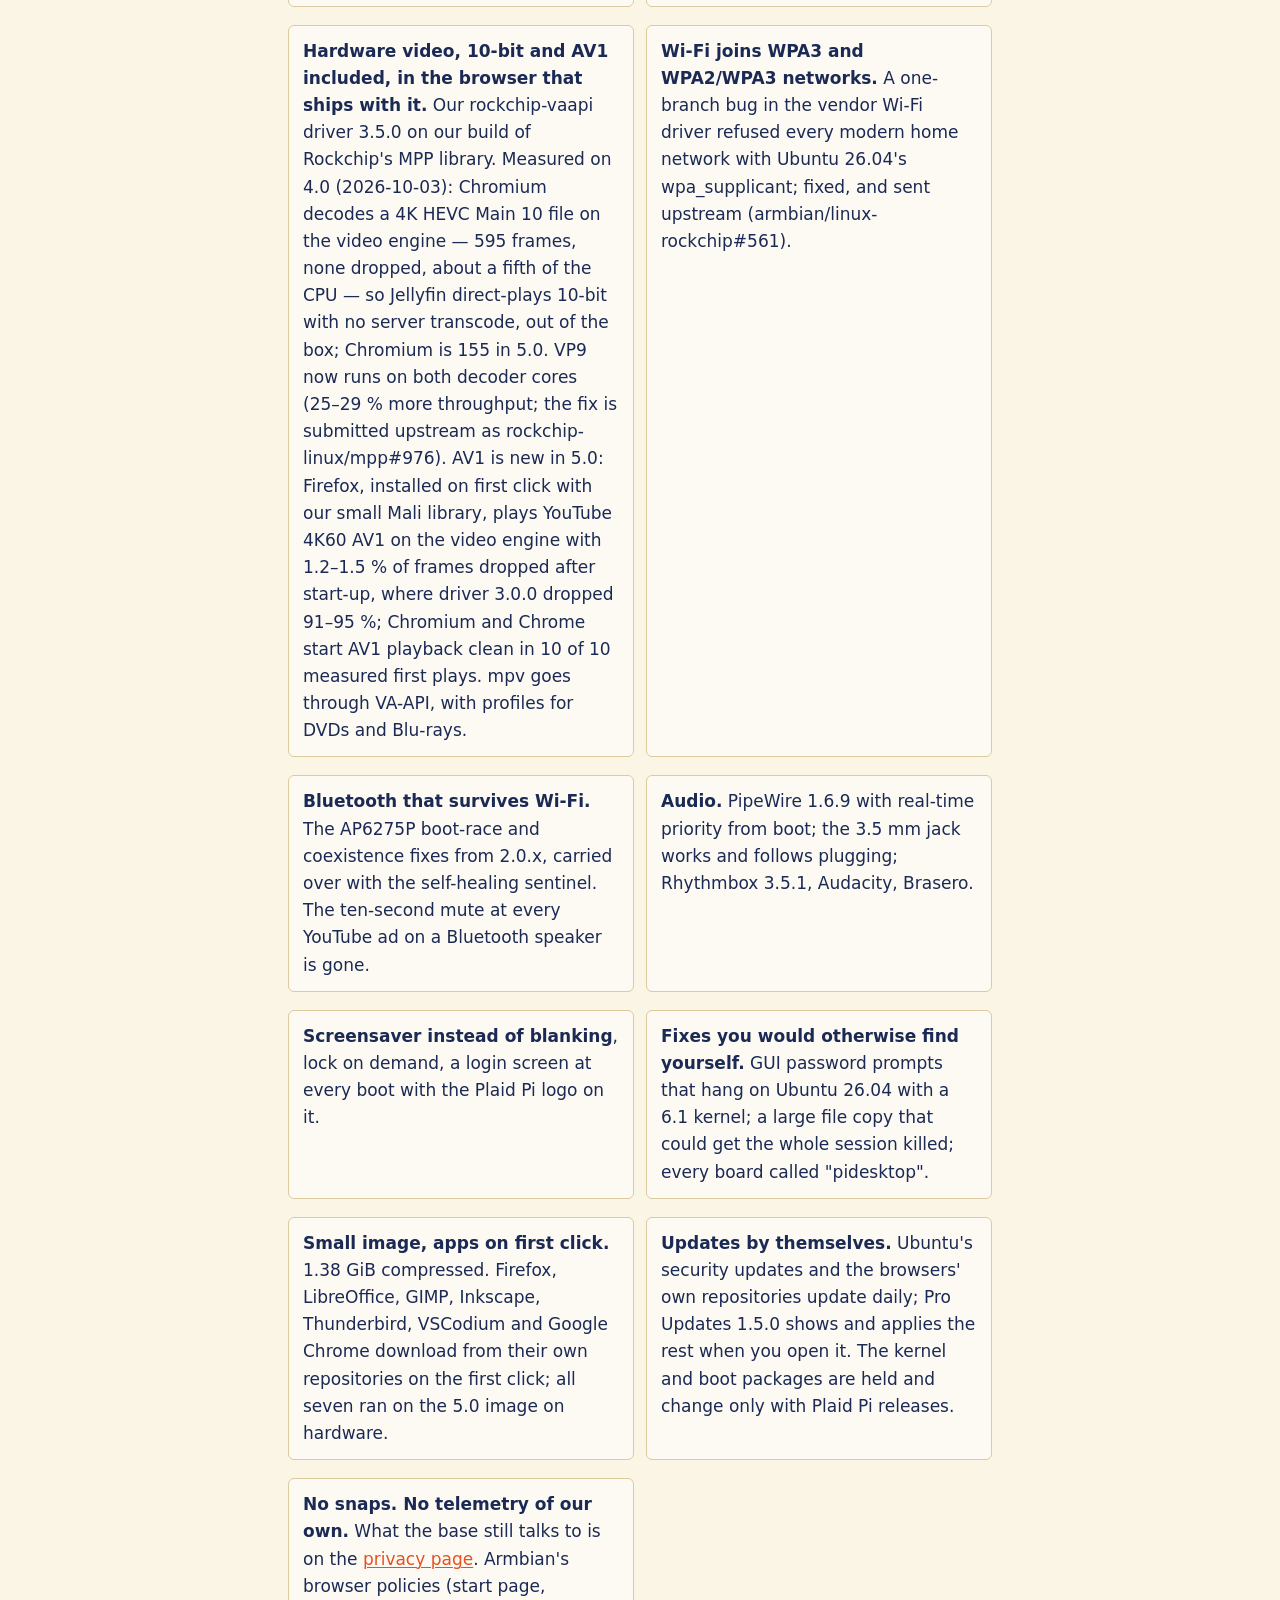
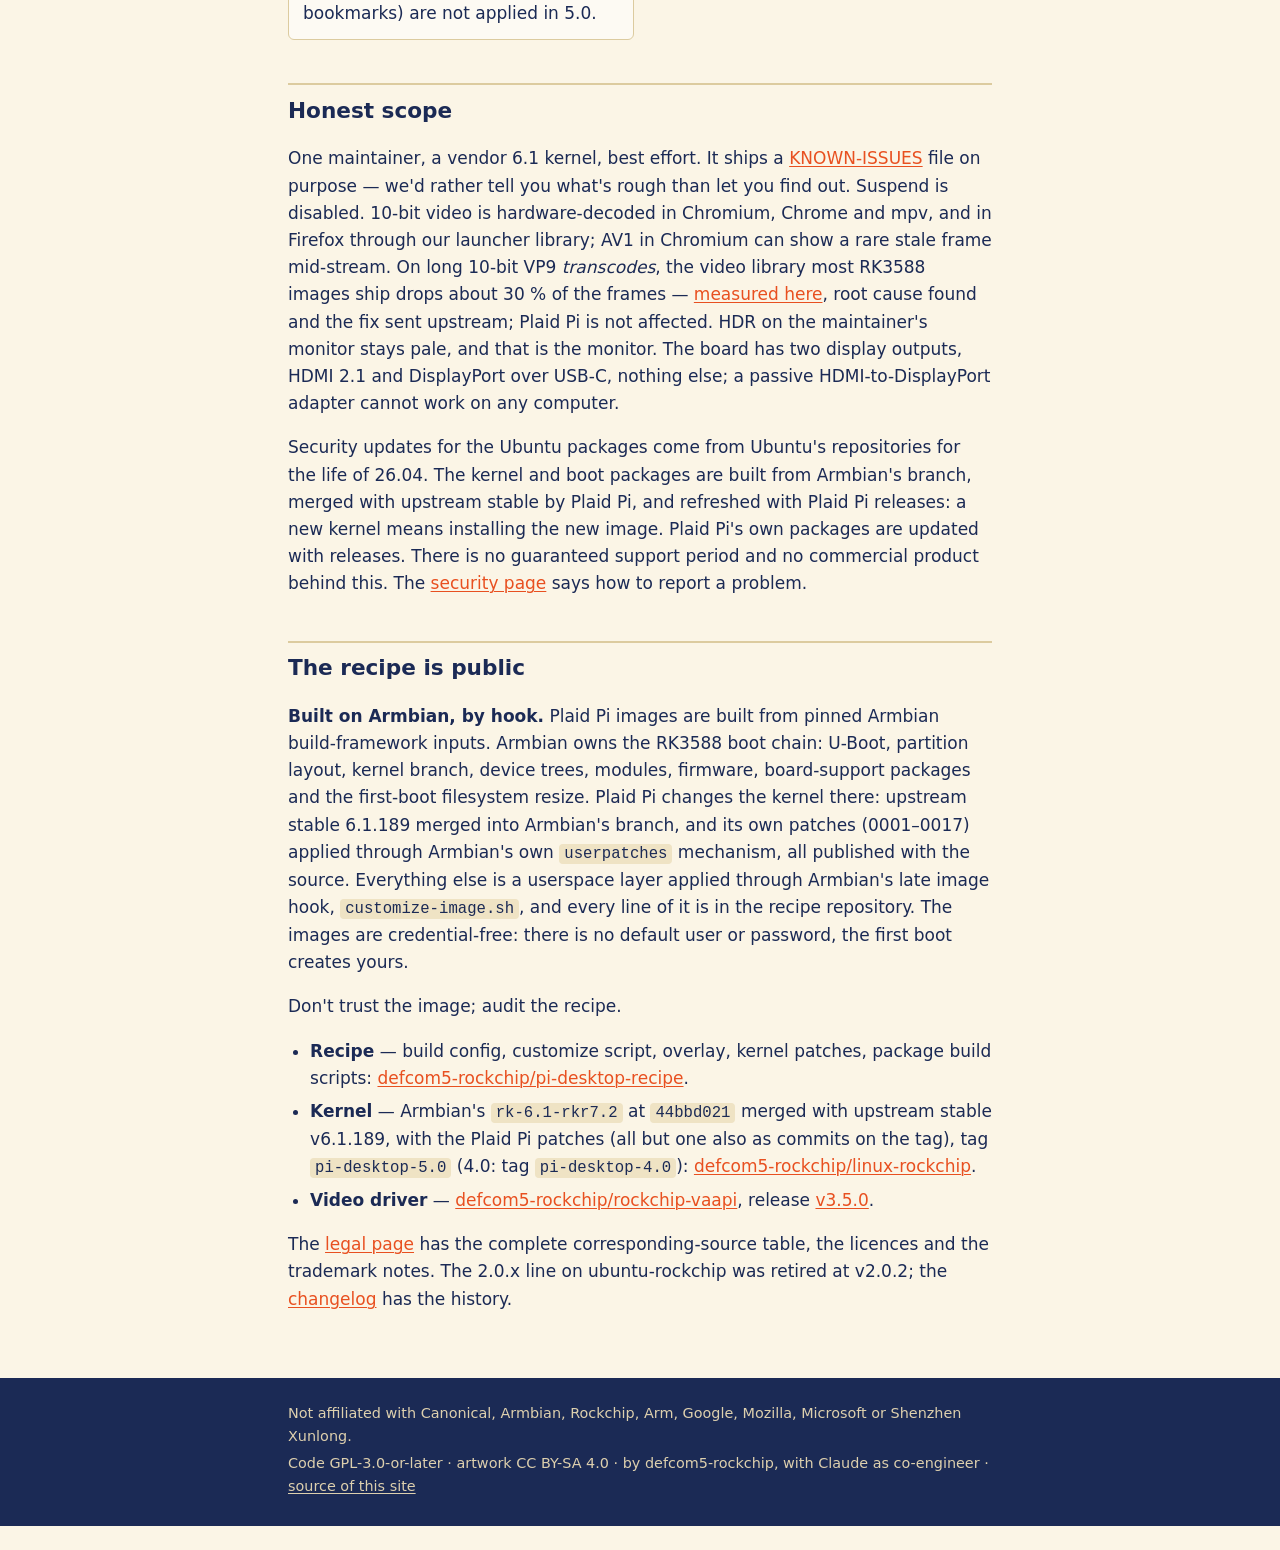
==== commit 74167ffe: "docs: the 5.0 desktop screenshot on the site and in the README Co-Authored-By: Claude Fable 5.1 <nor" ====
--- a/docs/index.html
+++ b/docs/index.html
@@ -35,8 +35,8 @@
 <main>
   <div class="wrap">
     <figure>
-      <img src="img/desktop.png" alt="Pi-Desktop 4.0 on a 32-inch 4K monitor at 120 Hz: tartan-canopied penguins parachuting over a dusk horizon, with the How-To file on the desktop. 5.0 ships the Plaid dock and top bar and dark mode by default (screenshot to follow)." width="1920" height="1080" loading="lazy">
-      <figcaption>Pi-Desktop 4.0 on a 32-inch 4K monitor at 120 Hz; 5.0 ships the Plaid dock and top bar and dark mode by default (screenshot to follow).</figcaption>
+      <img src="img/desktop.png" alt="Plaid Pi 5.0 on a 32-inch 4K monitor at 120 Hz: tartan-canopied penguins parachuting over a dusk horizon under the Plaid top bar; the dock auto-hides until the pointer reaches the bottom edge." width="1920" height="1080" loading="lazy">
+      <figcaption>Plaid Pi 5.0 on a 32-inch 4K monitor at 120 Hz (the dock auto-hides until the pointer reaches the bottom edge).</figcaption>
     </figure>
 
     <h2>What it is</h2>
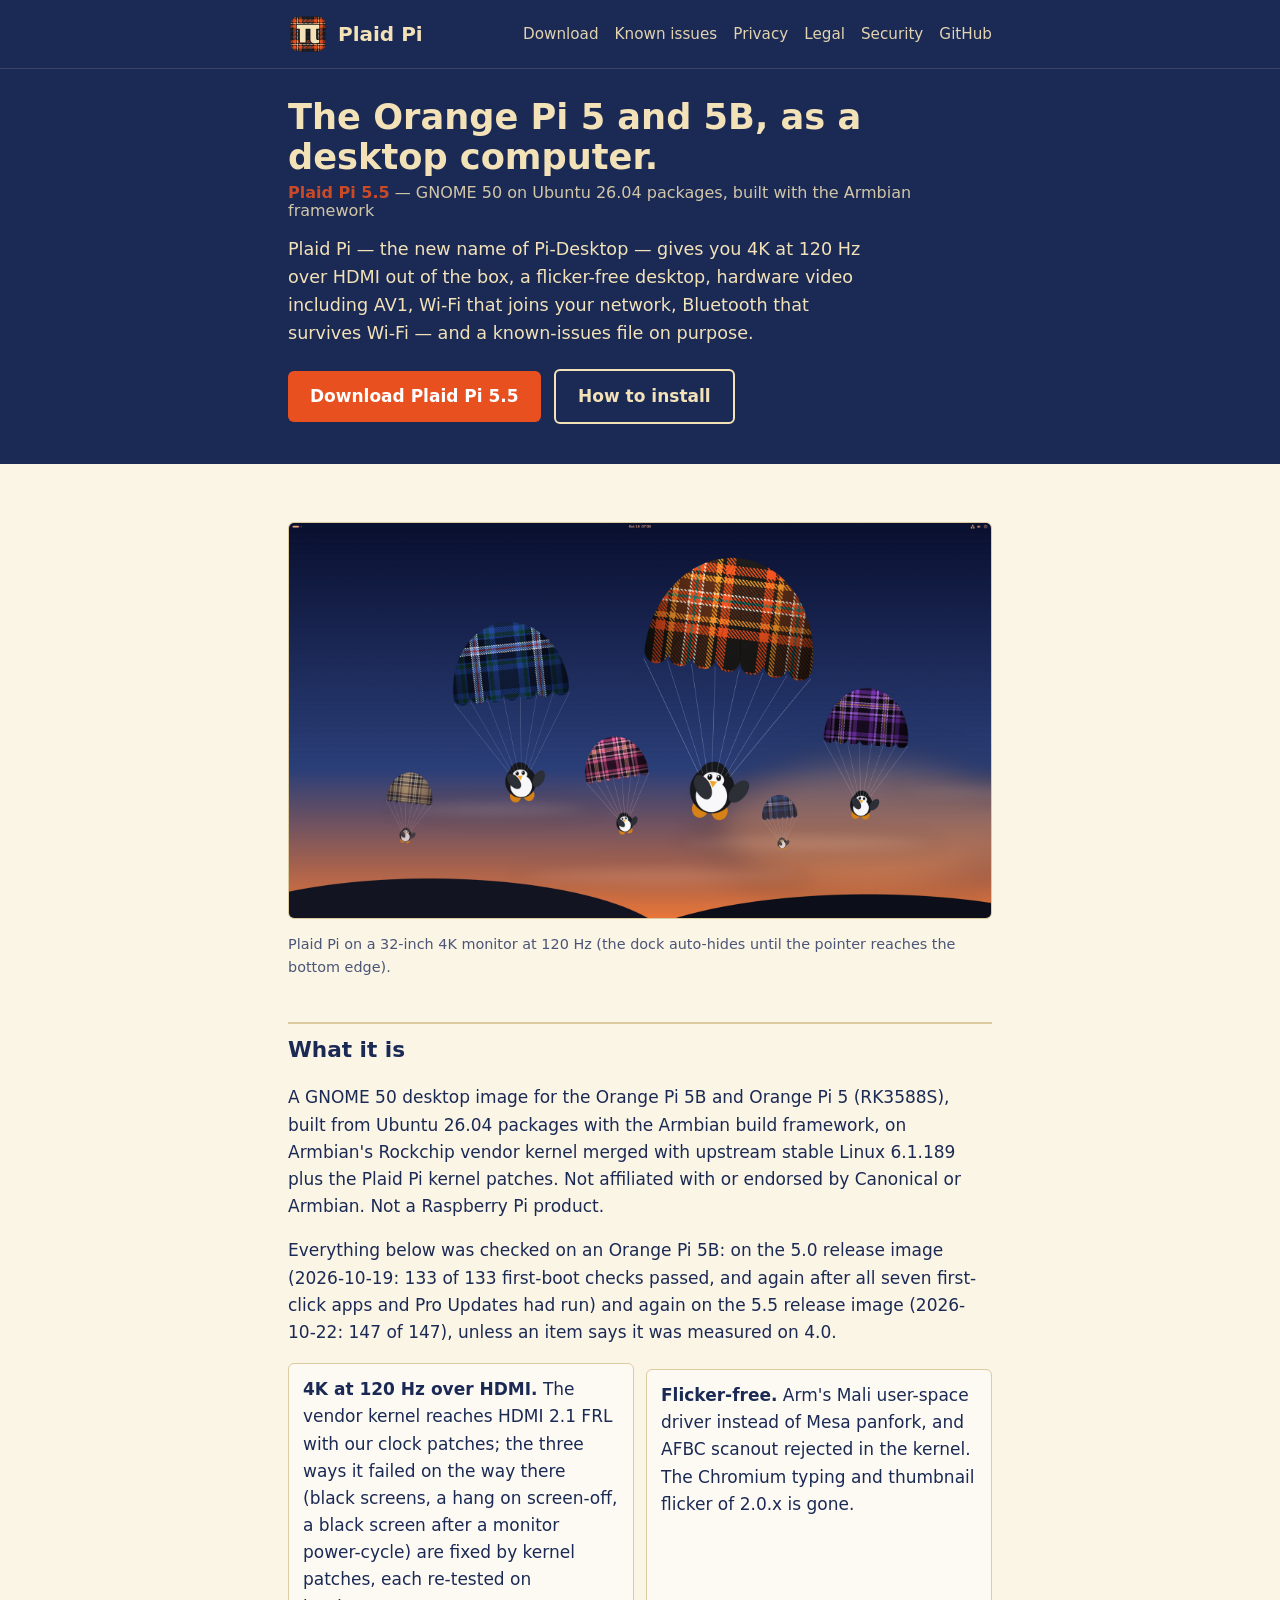
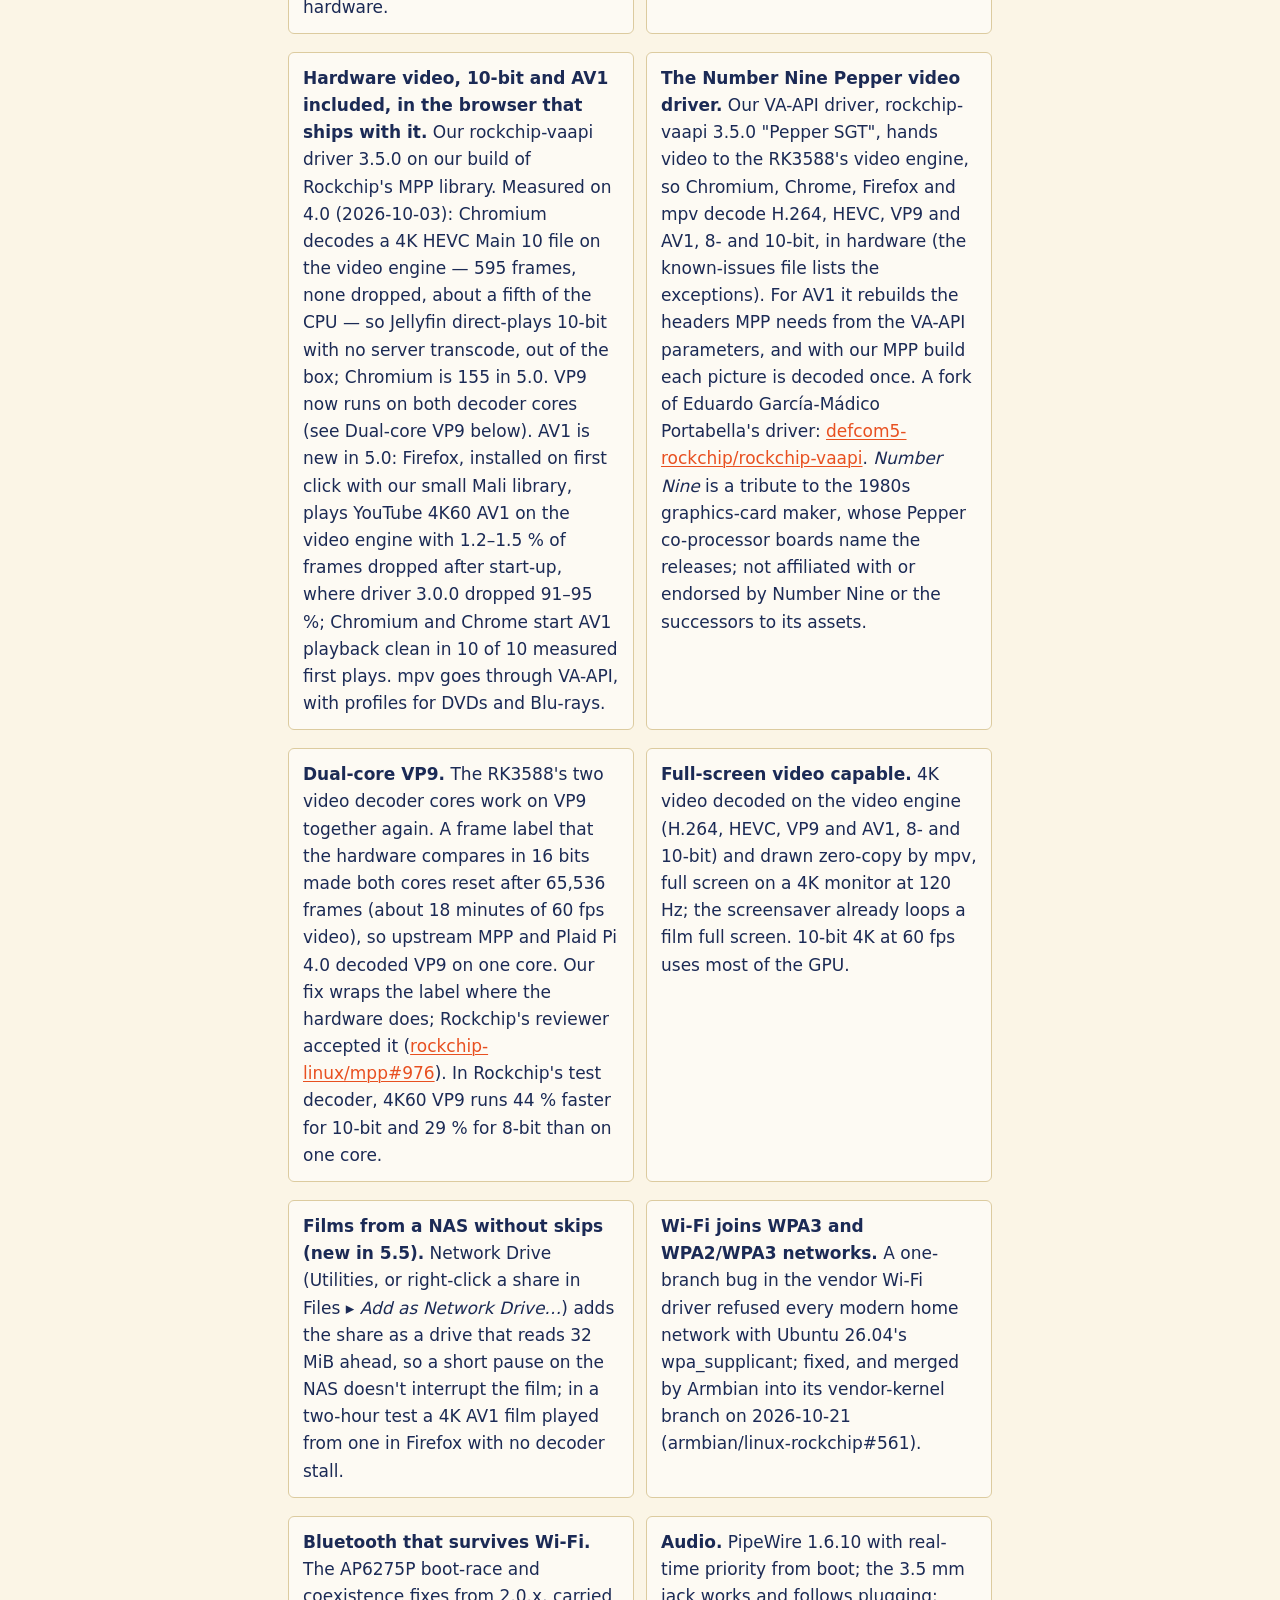
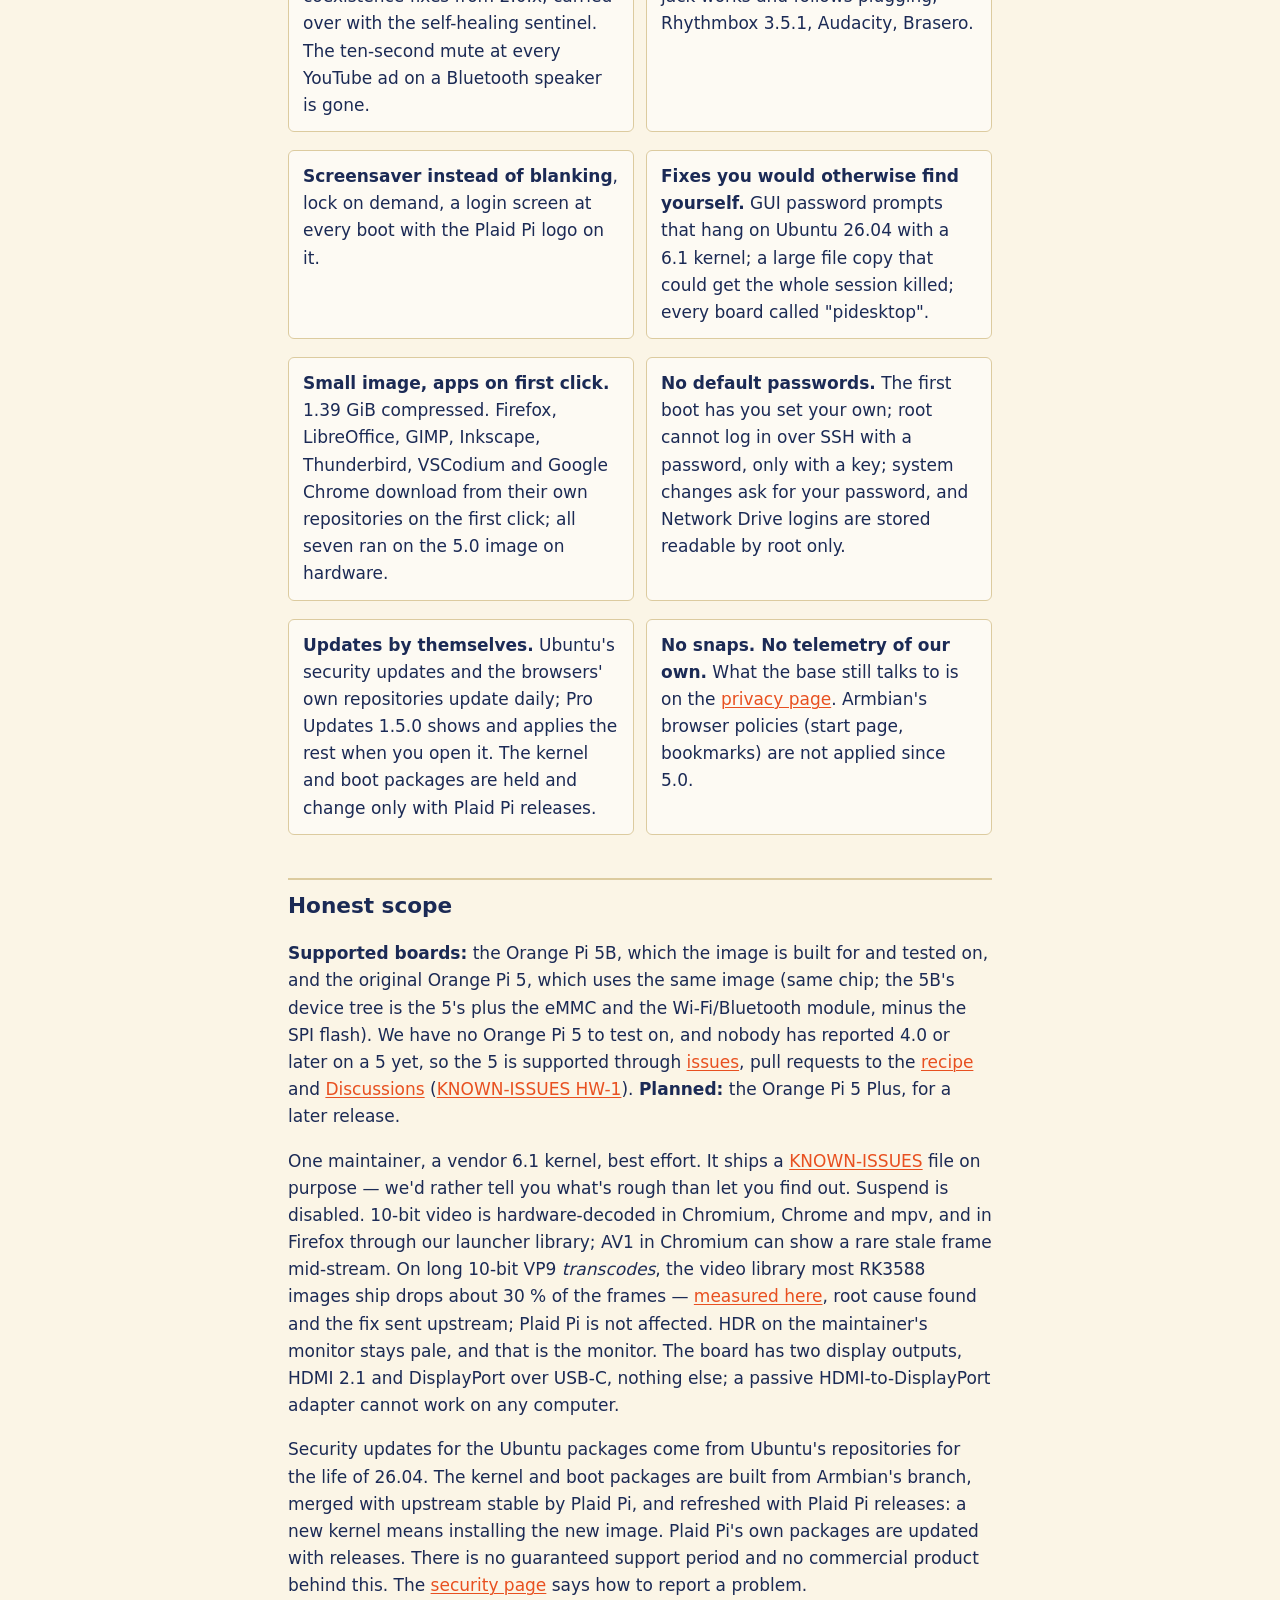
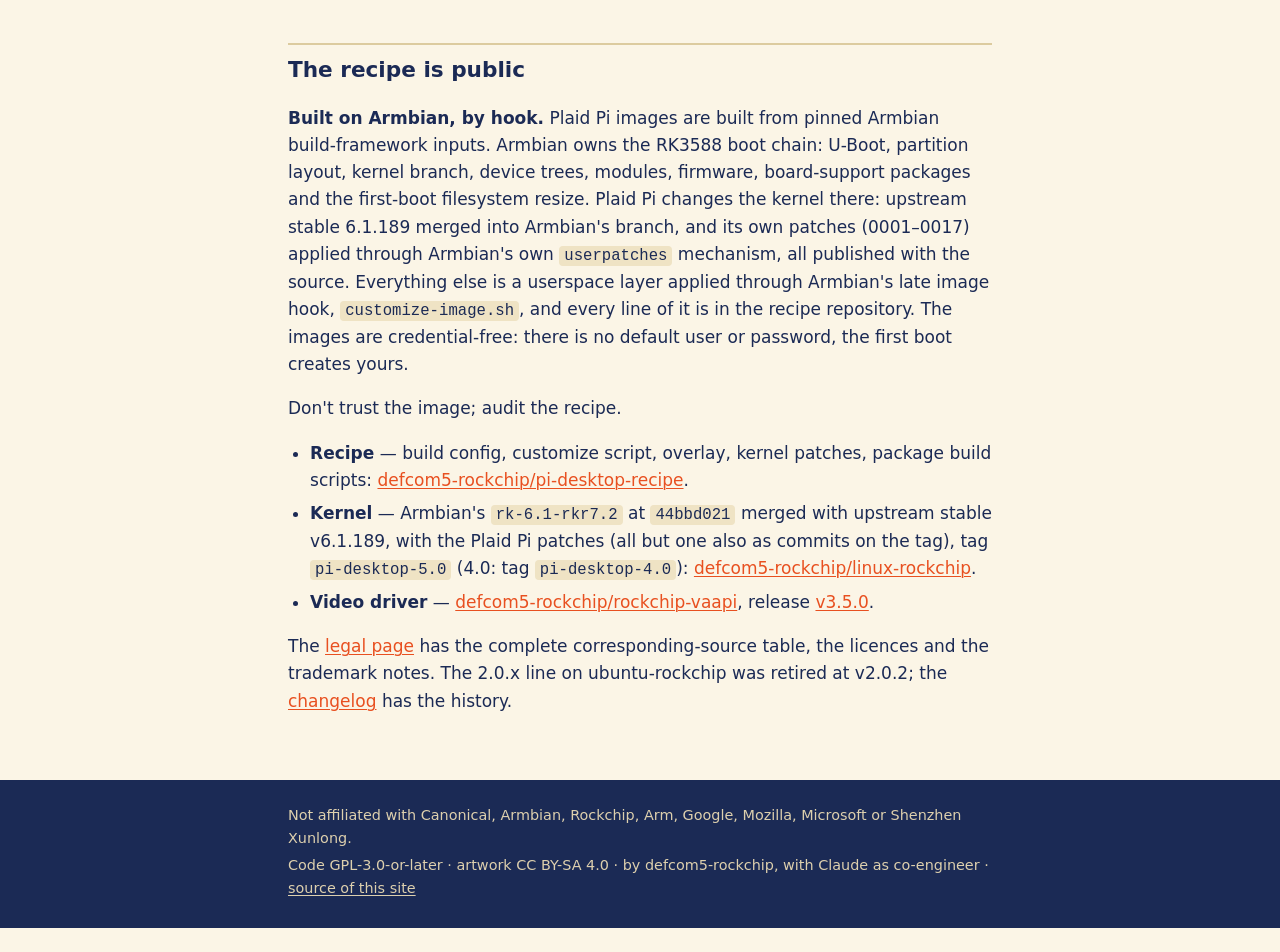
==== commit 15a1a07e: "Plaid Pi 5.5: documentation, site and release notes Orange Pi 5 and 5B supported (the 5 through issu" ====
--- a/docs/index.html
+++ b/docs/index.html
@@ -3,8 +3,8 @@
 <head>
 <meta charset="utf-8">
 <meta name="viewport" content="width=device-width, initial-scale=1">
-<title>Plaid Pi — a desktop for the Orange Pi 5B</title>
-<meta name="description" content="Plaid Pi (formerly Pi-Desktop): a GNOME 50 desktop image for the Orange Pi 5B (RK3588S), built from Ubuntu 26.04 packages with the Armbian build framework. 4K at 120 Hz, hardware video, honest known-issues file.">
+<title>Plaid Pi — a desktop for the Orange Pi 5 and 5B</title>
+<meta name="description" content="Plaid Pi (formerly Pi-Desktop): a GNOME 50 desktop image for the Orange Pi 5B and Orange Pi 5 (RK3588S), built from Ubuntu 26.04 packages with the Armbian build framework. 4K at 120 Hz, full-screen hardware video, dual-core VP9, WPA3 Wi-Fi, no default passwords, honest known-issues file.">
 <link rel="stylesheet" href="style.css">
 <link rel="icon" href="img/pi-desktop.svg" type="image/svg+xml">
 </head>
@@ -25,9 +25,9 @@
 
 <section class="hero">
   <div class="wrap">
-    <h1>The Orange Pi 5B, as a desktop computer.<small><span class="version">Plaid Pi 5.0</span> — GNOME 50 on Ubuntu 26.04 packages, built with the Armbian framework</small></h1>
+    <h1>The Orange Pi 5 and 5B, as a desktop computer.<small><span class="version">Plaid Pi 5.5</span> — GNOME 50 on Ubuntu 26.04 packages, built with the Armbian framework</small></h1>
     <p>Plaid Pi — the new name of Pi-Desktop — gives you 4K at 120 Hz over HDMI out of the box, a flicker-free desktop, hardware video including AV1, Wi-Fi that joins your network, Bluetooth that survives Wi-Fi — and a known-issues file on purpose.</p>
-    <a class="btn" href="https://github.com/defcom5-rockchip/pi-desktop/releases/tag/v5.0.0">Download Plaid Pi 5.0</a>
+    <a class="btn" href="https://github.com/defcom5-rockchip/pi-desktop/releases/tag/v5.5.0">Download Plaid Pi 5.5</a>
     <a class="btn secondary" href="download.html">How to install</a>
   </div>
 </section>
@@ -35,28 +35,34 @@
 <main>
   <div class="wrap">
     <figure>
-      <img src="img/desktop.png" alt="Plaid Pi 5.0 on a 32-inch 4K monitor at 120 Hz: tartan-canopied penguins parachuting over a dusk horizon under the Plaid top bar; the dock auto-hides until the pointer reaches the bottom edge." width="1920" height="1080" loading="lazy">
-      <figcaption>Plaid Pi 5.0 on a 32-inch 4K monitor at 120 Hz (the dock auto-hides until the pointer reaches the bottom edge).</figcaption>
+      <img src="img/desktop.png" alt="Plaid Pi on a 32-inch 4K monitor at 120 Hz: tartan-canopied penguins parachuting over a dusk horizon under the Plaid top bar; the dock auto-hides until the pointer reaches the bottom edge." width="1920" height="1080" loading="lazy">
+      <figcaption>Plaid Pi on a 32-inch 4K monitor at 120 Hz (the dock auto-hides until the pointer reaches the bottom edge).</figcaption>
     </figure>
 
     <h2>What it is</h2>
-    <p>A GNOME 50 desktop image for the Orange Pi 5B (RK3588S), built from Ubuntu 26.04 packages with the Armbian build framework, on Armbian's Rockchip vendor kernel merged with upstream stable Linux 6.1.189 plus the Plaid Pi kernel patches. Not affiliated with or endorsed by Canonical or Armbian. Not a Raspberry Pi product.</p>
-    <p>Everything below was checked on an Orange Pi 5B running the 5.0 release image (2026-10-19: 133 of 133 first-boot checks passed, and again after all seven first-click apps and Pro Updates had run), unless an item says it was measured on 4.0.</p>
+    <p>A GNOME 50 desktop image for the Orange Pi 5B and Orange Pi 5 (RK3588S), built from Ubuntu 26.04 packages with the Armbian build framework, on Armbian's Rockchip vendor kernel merged with upstream stable Linux 6.1.189 plus the Plaid Pi kernel patches. Not affiliated with or endorsed by Canonical or Armbian. Not a Raspberry Pi product.</p>
+    <p>Everything below was checked on an Orange Pi 5B: on the 5.0 release image (2026-10-19: 133 of 133 first-boot checks passed, and again after all seven first-click apps and Pro Updates had run) and again on the 5.5 release image (2026-10-22: 147 of 147), unless an item says it was measured on 4.0.</p>
     <ul class="features">
       <li><strong>4K at 120 Hz over HDMI.</strong> The vendor kernel reaches HDMI 2.1 FRL with our clock patches; the three ways it failed on the way there (black screens, a hang on screen-off, a black screen after a monitor power-cycle) are fixed by kernel patches, each re-tested on hardware.</li>
       <li><strong>Flicker-free.</strong> Arm's Mali user-space driver instead of Mesa panfork, and AFBC scanout rejected in the kernel. The Chromium typing and thumbnail flicker of 2.0.x is gone.</li>
-      <li><strong>Hardware video, 10-bit and AV1 included, in the browser that ships with it.</strong> Our rockchip-vaapi driver 3.5.0 on our build of Rockchip's MPP library. Measured on 4.0 (2026-10-03): Chromium decodes a 4K HEVC Main 10 file on the video engine — 595 frames, none dropped, about a fifth of the CPU — so Jellyfin direct-plays 10-bit with no server transcode, out of the box; Chromium is 155 in 5.0. VP9 now runs on both decoder cores (25–29 % more throughput; the fix is submitted upstream as rockchip-linux/mpp#976). AV1 is new in 5.0: Firefox, installed on first click with our small Mali library, plays YouTube 4K60 AV1 on the video engine with 1.2–1.5 % of frames dropped after start-up, where driver 3.0.0 dropped 91–95 %; Chromium and Chrome start AV1 playback clean in 10 of 10 measured first plays. mpv goes through VA-API, with profiles for DVDs and Blu-rays.</li>
-      <li><strong>Wi-Fi joins WPA3 and WPA2/WPA3 networks.</strong> A one-branch bug in the vendor Wi-Fi driver refused every modern home network with Ubuntu 26.04's wpa_supplicant; fixed, and sent upstream (armbian/linux-rockchip#561).</li>
+      <li><strong>Hardware video, 10-bit and AV1 included, in the browser that ships with it.</strong> Our rockchip-vaapi driver 3.5.0 on our build of Rockchip's MPP library. Measured on 4.0 (2026-10-03): Chromium decodes a 4K HEVC Main 10 file on the video engine — 595 frames, none dropped, about a fifth of the CPU — so Jellyfin direct-plays 10-bit with no server transcode, out of the box; Chromium is 155 in 5.0. VP9 now runs on both decoder cores (see Dual-core VP9 below). AV1 is new in 5.0: Firefox, installed on first click with our small Mali library, plays YouTube 4K60 AV1 on the video engine with 1.2–1.5 % of frames dropped after start-up, where driver 3.0.0 dropped 91–95 %; Chromium and Chrome start AV1 playback clean in 10 of 10 measured first plays. mpv goes through VA-API, with profiles for DVDs and Blu-rays.</li>
+      <li><strong>The Number Nine Pepper video driver.</strong> Our VA-API driver, rockchip-vaapi 3.5.0 "Pepper SGT", hands video to the RK3588's video engine, so Chromium, Chrome, Firefox and mpv decode H.264, HEVC, VP9 and AV1, 8- and 10-bit, in hardware (the known-issues file lists the exceptions). For AV1 it rebuilds the headers MPP needs from the VA-API parameters, and with our MPP build each picture is decoded once. A fork of Eduardo García-Mádico Portabella's driver: <a href="https://github.com/defcom5-rockchip/rockchip-vaapi">defcom5-rockchip/rockchip-vaapi</a>. <em>Number Nine</em> is a tribute to the 1980s graphics-card maker, whose Pepper co-processor boards name the releases; not affiliated with or endorsed by Number Nine or the successors to its assets.</li>
+      <li><strong>Dual-core VP9.</strong> The RK3588's two video decoder cores work on VP9 together again. A frame label that the hardware compares in 16 bits made both cores reset after 65,536 frames (about 18 minutes of 60 fps video), so upstream MPP and Plaid Pi 4.0 decoded VP9 on one core. Our fix wraps the label where the hardware does; Rockchip's reviewer accepted it (<a href="https://github.com/rockchip-linux/mpp/pull/976">rockchip-linux/mpp#976</a>). In Rockchip's test decoder, 4K60 VP9 runs 44&nbsp;% faster for 10-bit and 29&nbsp;% for 8-bit than on one core.</li>
+      <li><strong>Full-screen video capable.</strong> 4K video decoded on the video engine (H.264, HEVC, VP9 and AV1, 8- and 10-bit) and drawn zero-copy by mpv, full screen on a 4K monitor at 120 Hz; the screensaver already loops a film full screen. 10-bit 4K at 60 fps uses most of the GPU.</li>
+      <li><strong>Films from a NAS without skips (new in 5.5).</strong> Network Drive (Utilities, or right-click a share in Files ▸ <em>Add as Network Drive…</em>) adds the share as a drive that reads 32 MiB ahead, so a short pause on the NAS doesn't interrupt the film; in a two-hour test a 4K AV1 film played from one in Firefox with no decoder stall.</li>
+      <li><strong>Wi-Fi joins WPA3 and WPA2/WPA3 networks.</strong> A one-branch bug in the vendor Wi-Fi driver refused every modern home network with Ubuntu 26.04's wpa_supplicant; fixed, and merged by Armbian into its vendor-kernel branch on 2026-10-21 (armbian/linux-rockchip#561).</li>
       <li><strong>Bluetooth that survives Wi-Fi.</strong> The AP6275P boot-race and coexistence fixes from 2.0.x, carried over with the self-healing sentinel. The ten-second mute at every YouTube ad on a Bluetooth speaker is gone.</li>
-      <li><strong>Audio.</strong> PipeWire 1.6.9 with real-time priority from boot; the 3.5 mm jack works and follows plugging; Rhythmbox 3.5.1, Audacity, Brasero.</li>
+      <li><strong>Audio.</strong> PipeWire 1.6.10 with real-time priority from boot; the 3.5 mm jack works and follows plugging; Rhythmbox 3.5.1, Audacity, Brasero.</li>
       <li><strong>Screensaver instead of blanking</strong>, lock on demand, a login screen at every boot with the Plaid Pi logo on it.</li>
       <li><strong>Fixes you would otherwise find yourself.</strong> GUI password prompts that hang on Ubuntu 26.04 with a 6.1 kernel; a large file copy that could get the whole session killed; every board called "pidesktop".</li>
-      <li><strong>Small image, apps on first click.</strong> 1.38 GiB compressed. Firefox, LibreOffice, GIMP, Inkscape, Thunderbird, VSCodium and Google Chrome download from their own repositories on the first click; all seven ran on the 5.0 image on hardware.</li>
+      <li><strong>Small image, apps on first click.</strong> 1.39 GiB compressed. Firefox, LibreOffice, GIMP, Inkscape, Thunderbird, VSCodium and Google Chrome download from their own repositories on the first click; all seven ran on the 5.0 image on hardware.</li>
+      <li><strong>No default passwords.</strong> The first boot has you set your own; root cannot log in over SSH with a password, only with a key; system changes ask for your password, and Network Drive logins are stored readable by root only.</li>
       <li><strong>Updates by themselves.</strong> Ubuntu's security updates and the browsers' own repositories update daily; Pro Updates 1.5.0 shows and applies the rest when you open it. The kernel and boot packages are held and change only with Plaid Pi releases.</li>
-      <li><strong>No snaps. No telemetry of our own.</strong> What the base still talks to is on the <a href="privacy.html">privacy page</a>. Armbian's browser policies (start page, bookmarks) are not applied in 5.0.</li>
+      <li><strong>No snaps. No telemetry of our own.</strong> What the base still talks to is on the <a href="privacy.html">privacy page</a>. Armbian's browser policies (start page, bookmarks) are not applied since 5.0.</li>
     </ul>
 
     <h2>Honest scope</h2>
+    <p><strong>Supported boards:</strong> the Orange Pi 5B, which the image is built for and tested on, and the original Orange Pi 5, which uses the same image (same chip; the 5B's device tree is the 5's plus the eMMC and the Wi-Fi/Bluetooth module, minus the SPI flash). We have no Orange Pi 5 to test on, and nobody has reported 4.0 or later on a 5 yet, so the 5 is supported through <a href="https://github.com/defcom5-rockchip/pi-desktop/issues">issues</a>, pull requests to the <a href="https://github.com/defcom5-rockchip/pi-desktop-recipe">recipe</a> and <a href="https://github.com/defcom5-rockchip/pi-desktop/discussions">Discussions</a> (<a href="https://github.com/defcom5-rockchip/pi-desktop/blob/main/KNOWN-ISSUES.md#hw-1-orange-pi-5-the-original-not-the-b--supported-runs-the-5b-image-untested-by-us">KNOWN-ISSUES HW-1</a>). <strong>Planned:</strong> the Orange Pi 5 Plus, for a later release.</p>
     <p>One maintainer, a vendor 6.1 kernel, best effort. It ships a <a href="https://github.com/defcom5-rockchip/pi-desktop/blob/main/KNOWN-ISSUES.md">KNOWN-ISSUES</a> file on purpose — we'd rather tell you what's rough than let you find out. Suspend is disabled. 10-bit video is hardware-decoded in Chromium, Chrome and mpv, and in Firefox through our launcher library; AV1 in Chromium can show a rare stale frame mid-stream. On long 10-bit VP9 <em>transcodes</em>, the video library most RK3588 images ship drops about 30&nbsp;% of the frames — <a href="vp9-10bit-rk3588.html">measured here</a>, root cause found and the fix sent upstream; Plaid Pi is not affected. HDR on the maintainer's monitor stays pale, and that is the monitor. The board has two display outputs, HDMI 2.1 and DisplayPort over USB-C, nothing else; a passive HDMI-to-DisplayPort adapter cannot work on any computer.</p>
     <p>Security updates for the Ubuntu packages come from Ubuntu's repositories for the life of 26.04. The kernel and boot packages are built from Armbian's branch, merged with upstream stable by Plaid Pi, and refreshed with Plaid Pi releases: a new kernel means installing the new image. Plaid Pi's own packages are updated with releases. There is no guaranteed support period and no commercial product behind this. The <a href="security.html">security page</a> says how to report a problem.</p>
 
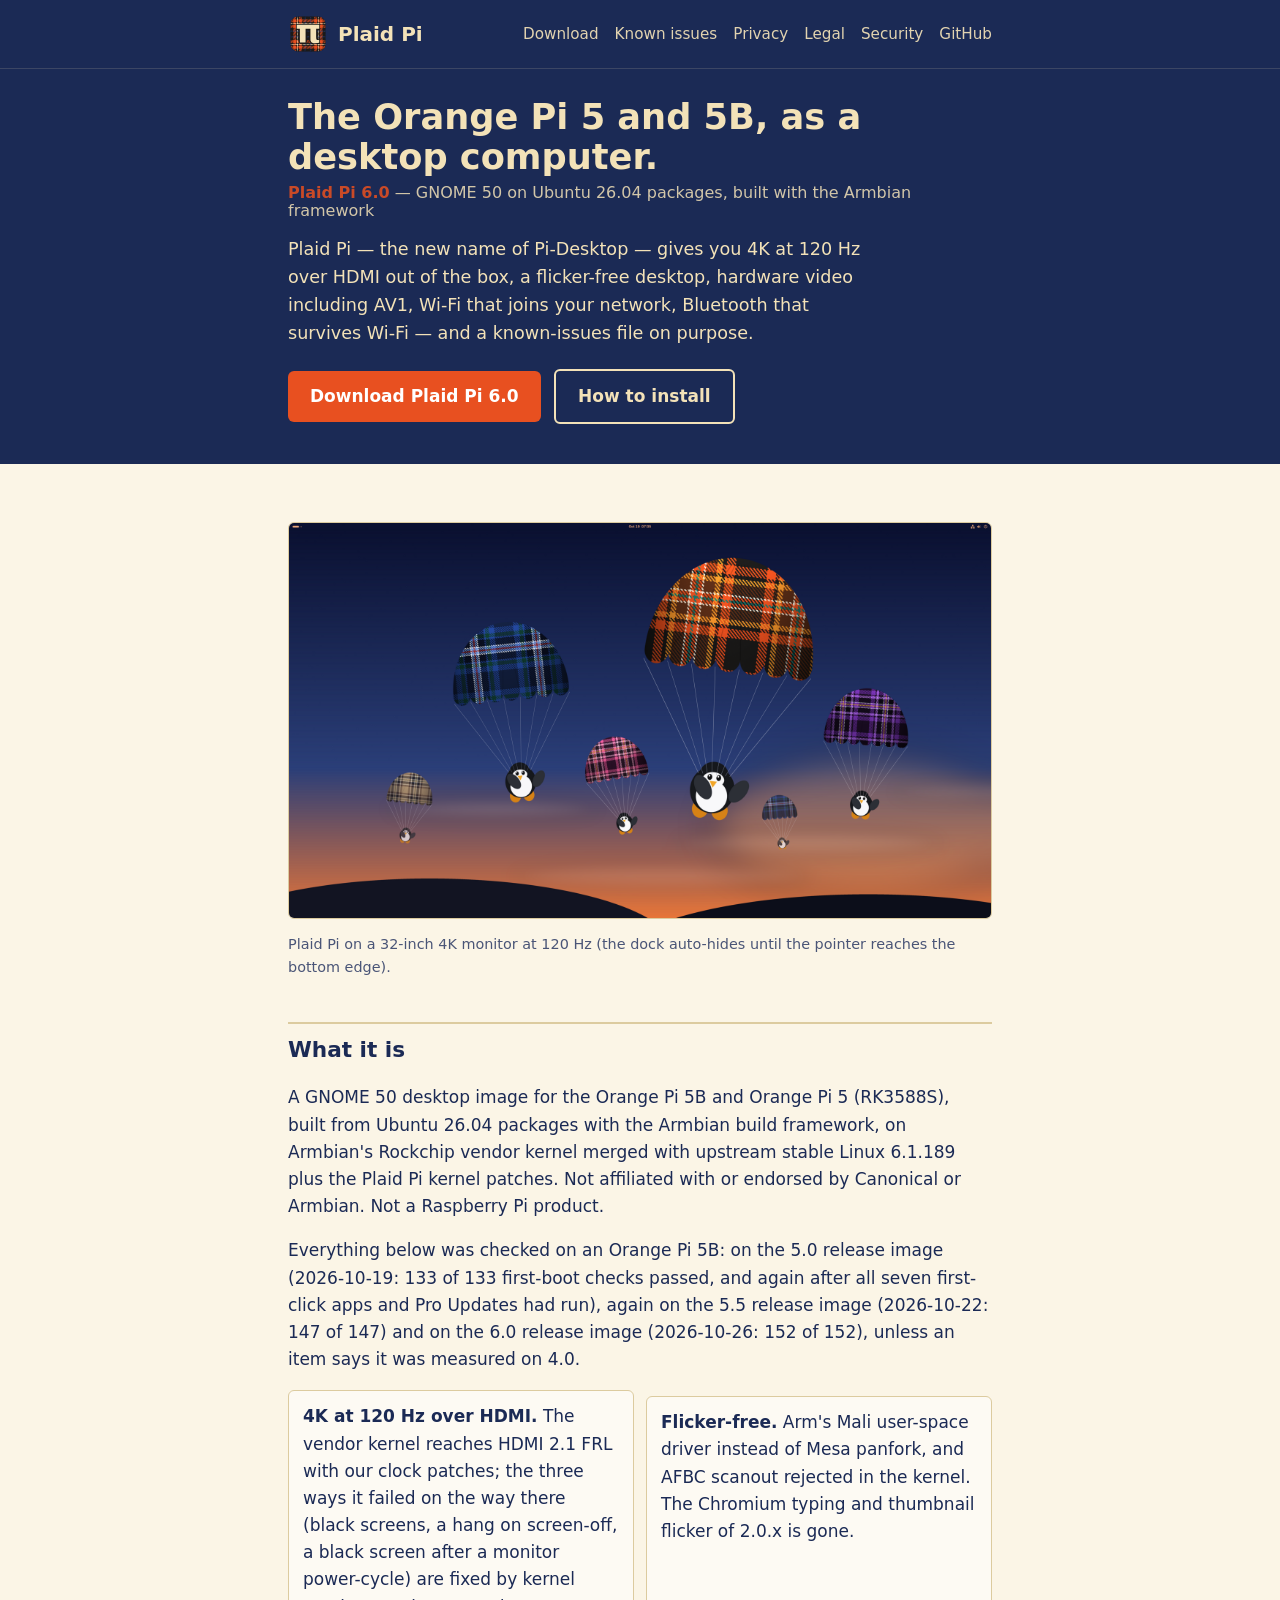
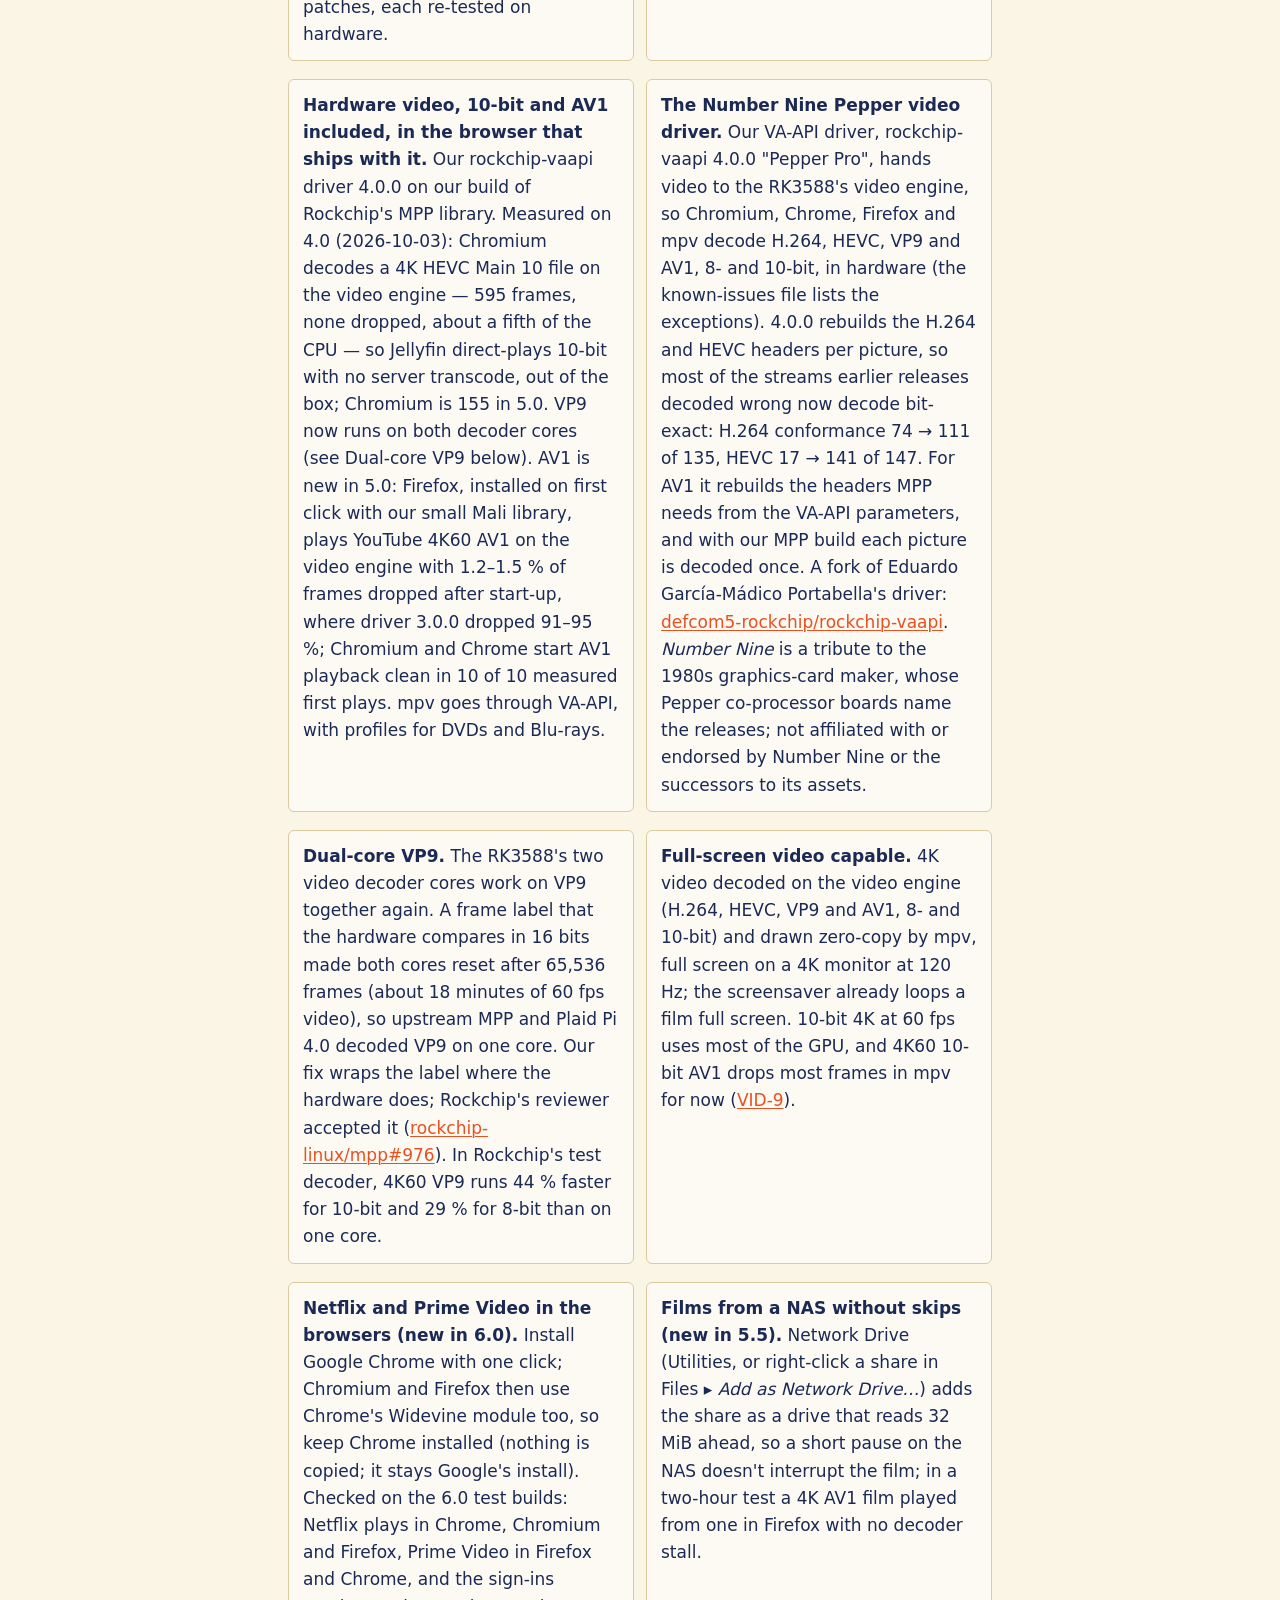
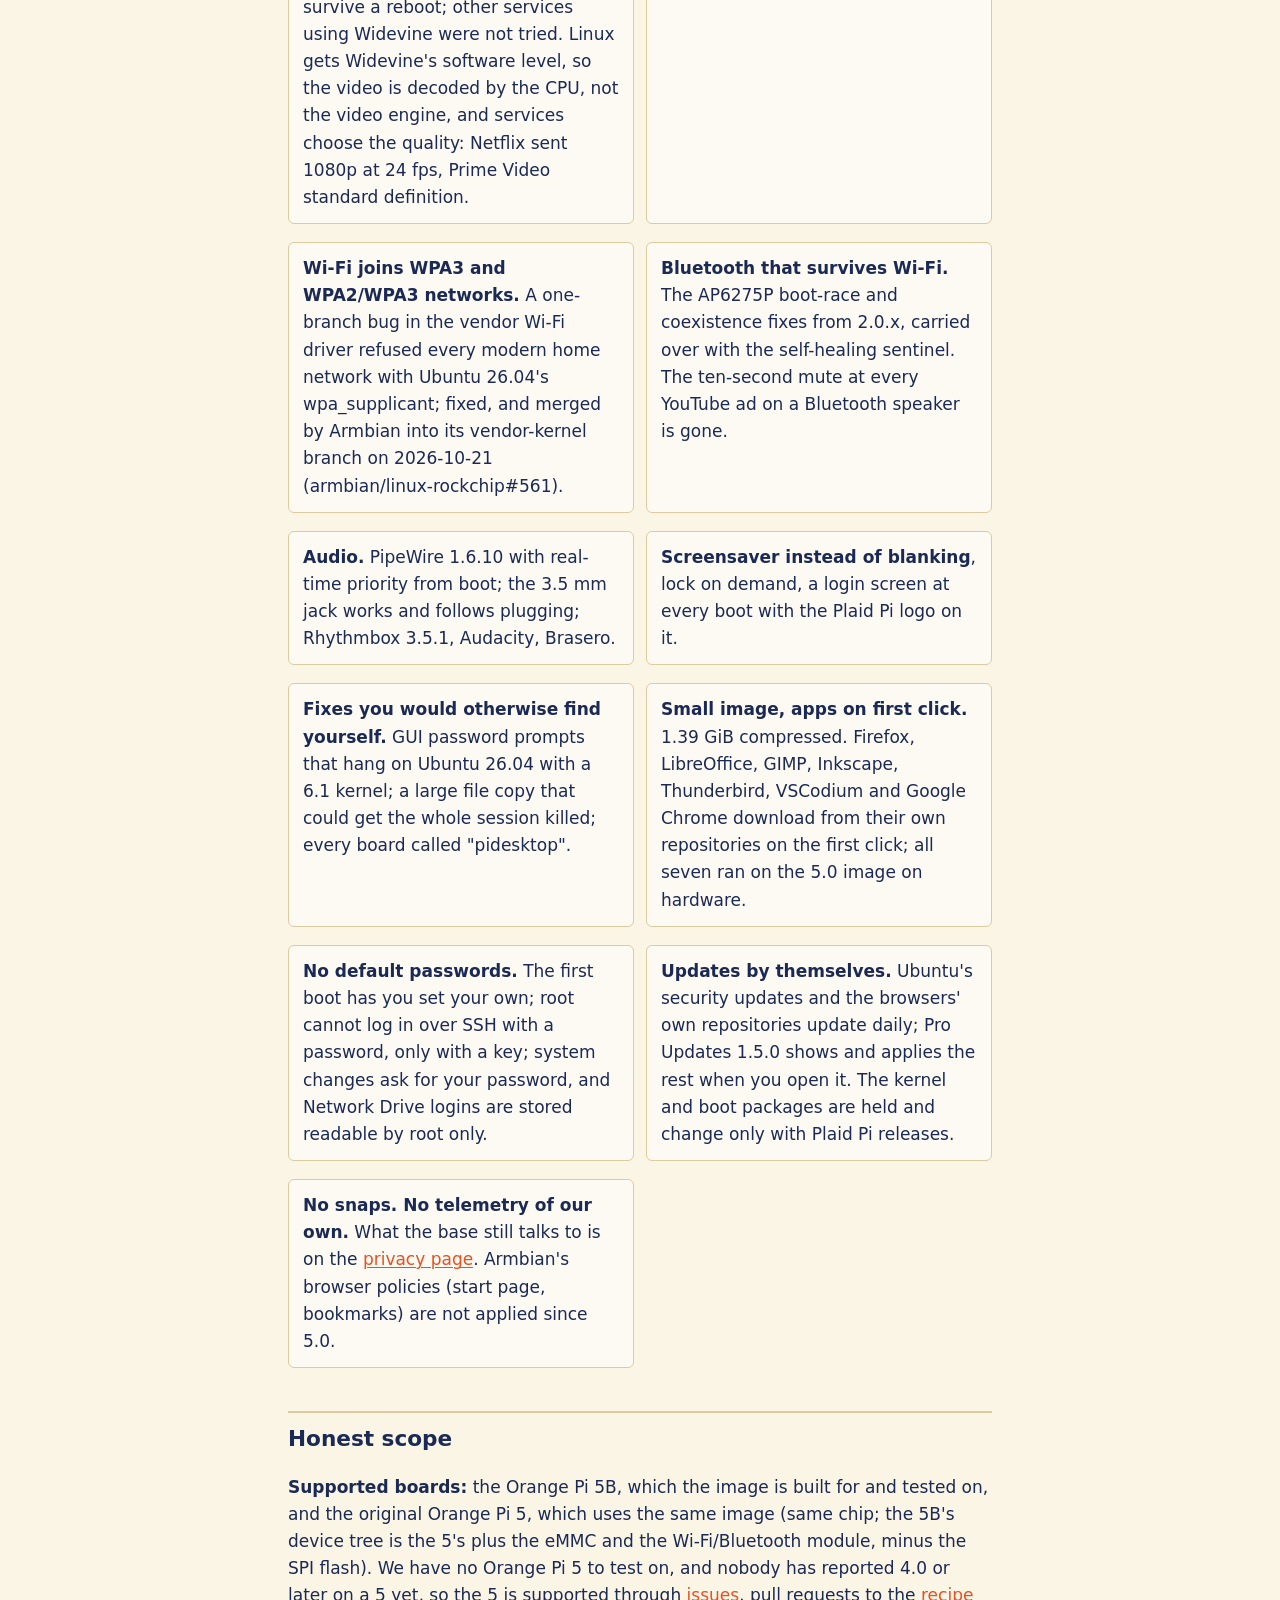
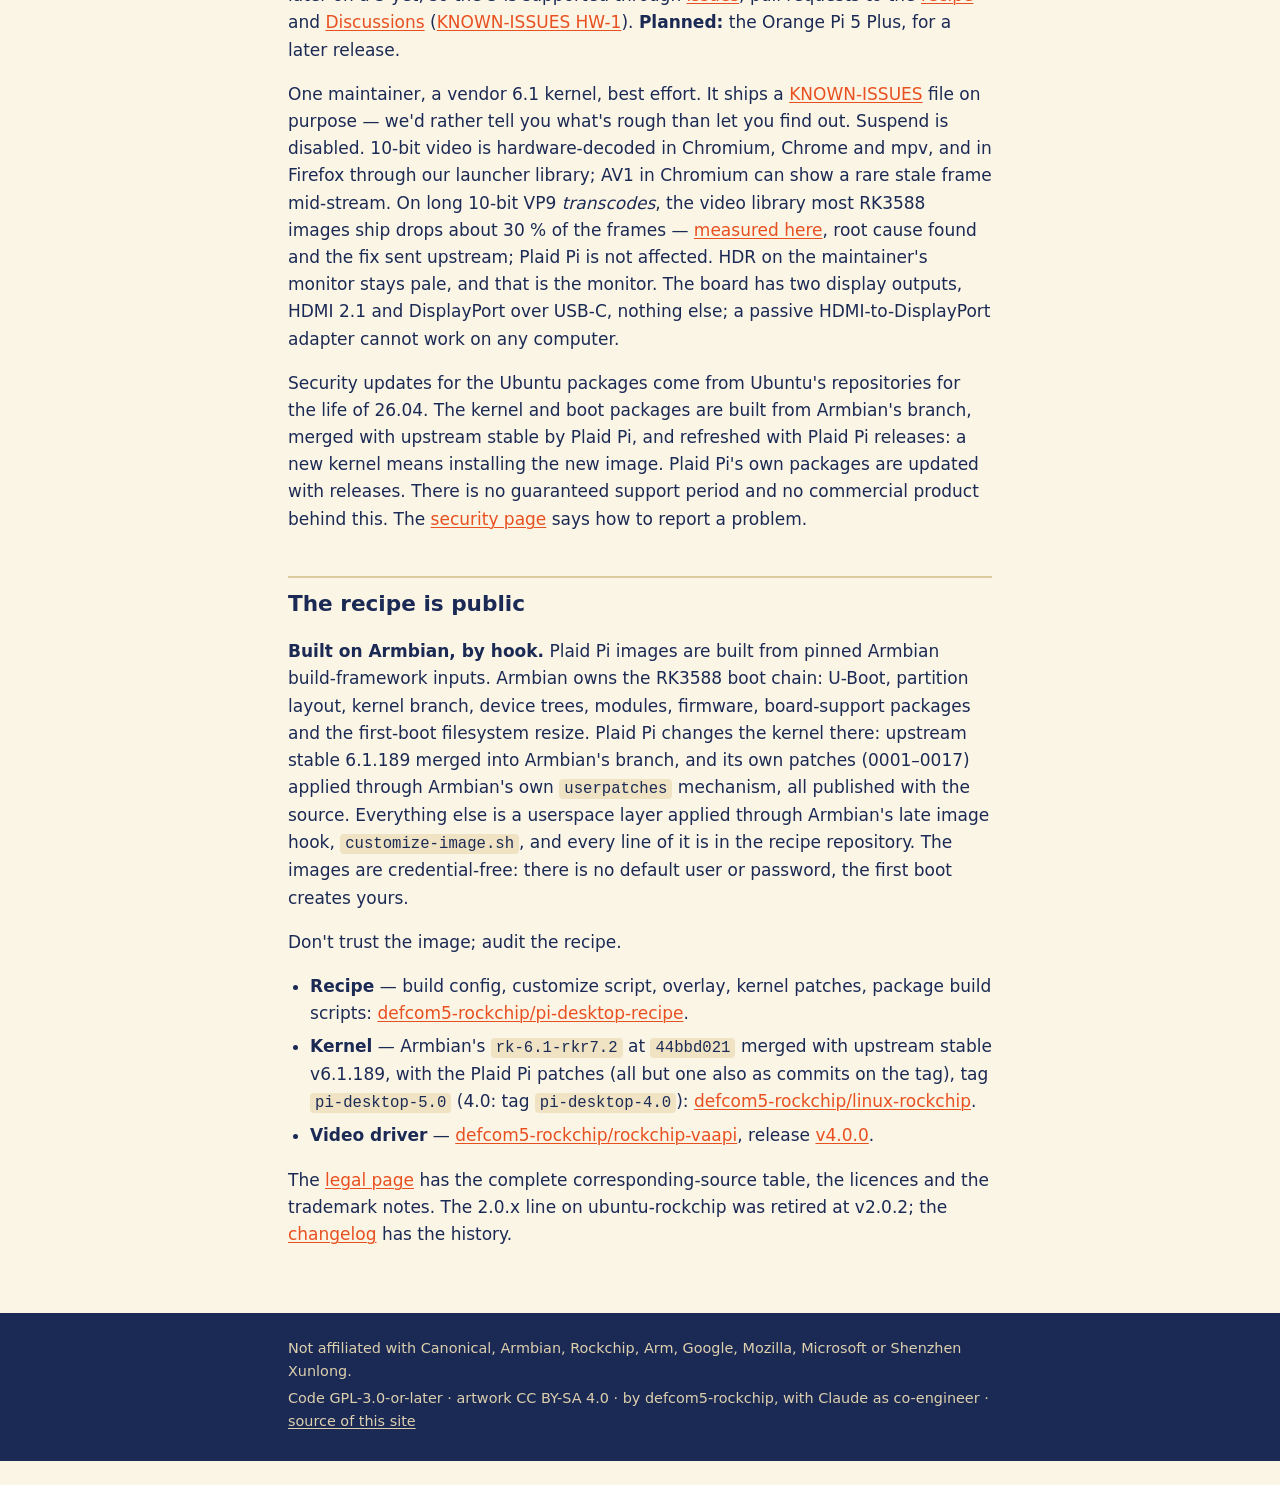
==== commit e0a67cd3: "Plaid Pi 6.0: documentation, site and release notes 6.0 ships video driver 4.0.0 "Pepper Pro" and MP" ====
--- a/docs/index.html
+++ b/docs/index.html
@@ -25,9 +25,9 @@
 
 <section class="hero">
   <div class="wrap">
-    <h1>The Orange Pi 5 and 5B, as a desktop computer.<small><span class="version">Plaid Pi 5.5</span> — GNOME 50 on Ubuntu 26.04 packages, built with the Armbian framework</small></h1>
+    <h1>The Orange Pi 5 and 5B, as a desktop computer.<small><span class="version">Plaid Pi 6.0</span> — GNOME 50 on Ubuntu 26.04 packages, built with the Armbian framework</small></h1>
     <p>Plaid Pi — the new name of Pi-Desktop — gives you 4K at 120 Hz over HDMI out of the box, a flicker-free desktop, hardware video including AV1, Wi-Fi that joins your network, Bluetooth that survives Wi-Fi — and a known-issues file on purpose.</p>
-    <a class="btn" href="https://github.com/defcom5-rockchip/pi-desktop/releases/tag/v5.5.0">Download Plaid Pi 5.5</a>
+    <a class="btn" href="https://github.com/defcom5-rockchip/pi-desktop/releases/tag/v6.0.0">Download Plaid Pi 6.0</a>
     <a class="btn secondary" href="download.html">How to install</a>
   </div>
 </section>
@@ -41,14 +41,15 @@
 
     <h2>What it is</h2>
     <p>A GNOME 50 desktop image for the Orange Pi 5B and Orange Pi 5 (RK3588S), built from Ubuntu 26.04 packages with the Armbian build framework, on Armbian's Rockchip vendor kernel merged with upstream stable Linux 6.1.189 plus the Plaid Pi kernel patches. Not affiliated with or endorsed by Canonical or Armbian. Not a Raspberry Pi product.</p>
-    <p>Everything below was checked on an Orange Pi 5B: on the 5.0 release image (2026-10-19: 133 of 133 first-boot checks passed, and again after all seven first-click apps and Pro Updates had run) and again on the 5.5 release image (2026-10-22: 147 of 147), unless an item says it was measured on 4.0.</p>
+    <p>Everything below was checked on an Orange Pi 5B: on the 5.0 release image (2026-10-19: 133 of 133 first-boot checks passed, and again after all seven first-click apps and Pro Updates had run), again on the 5.5 release image (2026-10-22: 147 of 147) and on the 6.0 release image (2026-10-26: 152 of 152), unless an item says it was measured on 4.0.</p>
     <ul class="features">
       <li><strong>4K at 120 Hz over HDMI.</strong> The vendor kernel reaches HDMI 2.1 FRL with our clock patches; the three ways it failed on the way there (black screens, a hang on screen-off, a black screen after a monitor power-cycle) are fixed by kernel patches, each re-tested on hardware.</li>
       <li><strong>Flicker-free.</strong> Arm's Mali user-space driver instead of Mesa panfork, and AFBC scanout rejected in the kernel. The Chromium typing and thumbnail flicker of 2.0.x is gone.</li>
-      <li><strong>Hardware video, 10-bit and AV1 included, in the browser that ships with it.</strong> Our rockchip-vaapi driver 3.5.0 on our build of Rockchip's MPP library. Measured on 4.0 (2026-10-03): Chromium decodes a 4K HEVC Main 10 file on the video engine — 595 frames, none dropped, about a fifth of the CPU — so Jellyfin direct-plays 10-bit with no server transcode, out of the box; Chromium is 155 in 5.0. VP9 now runs on both decoder cores (see Dual-core VP9 below). AV1 is new in 5.0: Firefox, installed on first click with our small Mali library, plays YouTube 4K60 AV1 on the video engine with 1.2–1.5 % of frames dropped after start-up, where driver 3.0.0 dropped 91–95 %; Chromium and Chrome start AV1 playback clean in 10 of 10 measured first plays. mpv goes through VA-API, with profiles for DVDs and Blu-rays.</li>
-      <li><strong>The Number Nine Pepper video driver.</strong> Our VA-API driver, rockchip-vaapi 3.5.0 "Pepper SGT", hands video to the RK3588's video engine, so Chromium, Chrome, Firefox and mpv decode H.264, HEVC, VP9 and AV1, 8- and 10-bit, in hardware (the known-issues file lists the exceptions). For AV1 it rebuilds the headers MPP needs from the VA-API parameters, and with our MPP build each picture is decoded once. A fork of Eduardo García-Mádico Portabella's driver: <a href="https://github.com/defcom5-rockchip/rockchip-vaapi">defcom5-rockchip/rockchip-vaapi</a>. <em>Number Nine</em> is a tribute to the 1980s graphics-card maker, whose Pepper co-processor boards name the releases; not affiliated with or endorsed by Number Nine or the successors to its assets.</li>
+      <li><strong>Hardware video, 10-bit and AV1 included, in the browser that ships with it.</strong> Our rockchip-vaapi driver 4.0.0 on our build of Rockchip's MPP library. Measured on 4.0 (2026-10-03): Chromium decodes a 4K HEVC Main 10 file on the video engine — 595 frames, none dropped, about a fifth of the CPU — so Jellyfin direct-plays 10-bit with no server transcode, out of the box; Chromium is 155 in 5.0. VP9 now runs on both decoder cores (see Dual-core VP9 below). AV1 is new in 5.0: Firefox, installed on first click with our small Mali library, plays YouTube 4K60 AV1 on the video engine with 1.2–1.5 % of frames dropped after start-up, where driver 3.0.0 dropped 91–95 %; Chromium and Chrome start AV1 playback clean in 10 of 10 measured first plays. mpv goes through VA-API, with profiles for DVDs and Blu-rays.</li>
+      <li><strong>The Number Nine Pepper video driver.</strong> Our VA-API driver, rockchip-vaapi 4.0.0 "Pepper Pro", hands video to the RK3588's video engine, so Chromium, Chrome, Firefox and mpv decode H.264, HEVC, VP9 and AV1, 8- and 10-bit, in hardware (the known-issues file lists the exceptions). 4.0.0 rebuilds the H.264 and HEVC headers per picture, so most of the streams earlier releases decoded wrong now decode bit-exact: H.264 conformance 74 → 111 of 135, HEVC 17 → 141 of 147. For AV1 it rebuilds the headers MPP needs from the VA-API parameters, and with our MPP build each picture is decoded once. A fork of Eduardo García-Mádico Portabella's driver: <a href="https://github.com/defcom5-rockchip/rockchip-vaapi">defcom5-rockchip/rockchip-vaapi</a>. <em>Number Nine</em> is a tribute to the 1980s graphics-card maker, whose Pepper co-processor boards name the releases; not affiliated with or endorsed by Number Nine or the successors to its assets.</li>
       <li><strong>Dual-core VP9.</strong> The RK3588's two video decoder cores work on VP9 together again. A frame label that the hardware compares in 16 bits made both cores reset after 65,536 frames (about 18 minutes of 60 fps video), so upstream MPP and Plaid Pi 4.0 decoded VP9 on one core. Our fix wraps the label where the hardware does; Rockchip's reviewer accepted it (<a href="https://github.com/rockchip-linux/mpp/pull/976">rockchip-linux/mpp#976</a>). In Rockchip's test decoder, 4K60 VP9 runs 44&nbsp;% faster for 10-bit and 29&nbsp;% for 8-bit than on one core.</li>
-      <li><strong>Full-screen video capable.</strong> 4K video decoded on the video engine (H.264, HEVC, VP9 and AV1, 8- and 10-bit) and drawn zero-copy by mpv, full screen on a 4K monitor at 120 Hz; the screensaver already loops a film full screen. 10-bit 4K at 60 fps uses most of the GPU.</li>
+      <li><strong>Full-screen video capable.</strong> 4K video decoded on the video engine (H.264, HEVC, VP9 and AV1, 8- and 10-bit) and drawn zero-copy by mpv, full screen on a 4K monitor at 120 Hz; the screensaver already loops a film full screen. 10-bit 4K at 60 fps uses most of the GPU, and 4K60 10-bit AV1 drops most frames in mpv for now (<a href="https://github.com/defcom5-rockchip/pi-desktop/blob/main/KNOWN-ISSUES.md#vid-9-av1-at-4k60-10-bit-drops-most-frames-in-mpv">VID-9</a>).</li>
+      <li><strong>Netflix and Prime Video in the browsers (new in 6.0).</strong> Install Google Chrome with one click; Chromium and Firefox then use Chrome's Widevine module too, so keep Chrome installed (nothing is copied; it stays Google's install). Checked on the 6.0 test builds: Netflix plays in Chrome, Chromium and Firefox, Prime Video in Firefox and Chrome, and the sign-ins survive a reboot; other services using Widevine were not tried. Linux gets Widevine's software level, so the video is decoded by the CPU, not the video engine, and services choose the quality: Netflix sent 1080p at 24 fps, Prime Video standard definition.</li>
       <li><strong>Films from a NAS without skips (new in 5.5).</strong> Network Drive (Utilities, or right-click a share in Files ▸ <em>Add as Network Drive…</em>) adds the share as a drive that reads 32 MiB ahead, so a short pause on the NAS doesn't interrupt the film; in a two-hour test a 4K AV1 film played from one in Firefox with no decoder stall.</li>
       <li><strong>Wi-Fi joins WPA3 and WPA2/WPA3 networks.</strong> A one-branch bug in the vendor Wi-Fi driver refused every modern home network with Ubuntu 26.04's wpa_supplicant; fixed, and merged by Armbian into its vendor-kernel branch on 2026-10-21 (armbian/linux-rockchip#561).</li>
       <li><strong>Bluetooth that survives Wi-Fi.</strong> The AP6275P boot-race and coexistence fixes from 2.0.x, carried over with the self-healing sentinel. The ten-second mute at every YouTube ad on a Bluetooth speaker is gone.</li>
@@ -72,7 +73,7 @@
     <ul>
       <li><strong>Recipe</strong> — build config, customize script, overlay, kernel patches, package build scripts: <a href="https://github.com/defcom5-rockchip/pi-desktop-recipe">defcom5-rockchip/pi-desktop-recipe</a>.</li>
       <li><strong>Kernel</strong> — Armbian's <code>rk-6.1-rkr7.2</code> at <code>44bbd021</code> merged with upstream stable v6.1.189, with the Plaid Pi patches (all but one also as commits on the tag), tag <code>pi-desktop-5.0</code> (4.0: tag <code>pi-desktop-4.0</code>): <a href="https://github.com/defcom5-rockchip/linux-rockchip">defcom5-rockchip/linux-rockchip</a>.</li>
-      <li><strong>Video driver</strong> — <a href="https://github.com/defcom5-rockchip/rockchip-vaapi">defcom5-rockchip/rockchip-vaapi</a>, release <a href="https://github.com/defcom5-rockchip/rockchip-vaapi/releases/tag/v3.5.0">v3.5.0</a>.</li>
+      <li><strong>Video driver</strong> — <a href="https://github.com/defcom5-rockchip/rockchip-vaapi">defcom5-rockchip/rockchip-vaapi</a>, release <a href="https://github.com/defcom5-rockchip/rockchip-vaapi/releases/tag/v4.0.0">v4.0.0</a>.</li>
     </ul>
     <p>The <a href="legal.html">legal page</a> has the complete corresponding-source table, the licences and the trademark notes. The 2.0.x line on ubuntu-rockchip was retired at v2.0.2; the <a href="https://github.com/defcom5-rockchip/pi-desktop/blob/main/CHANGELOG.md">changelog</a> has the history.</p>
   </div>
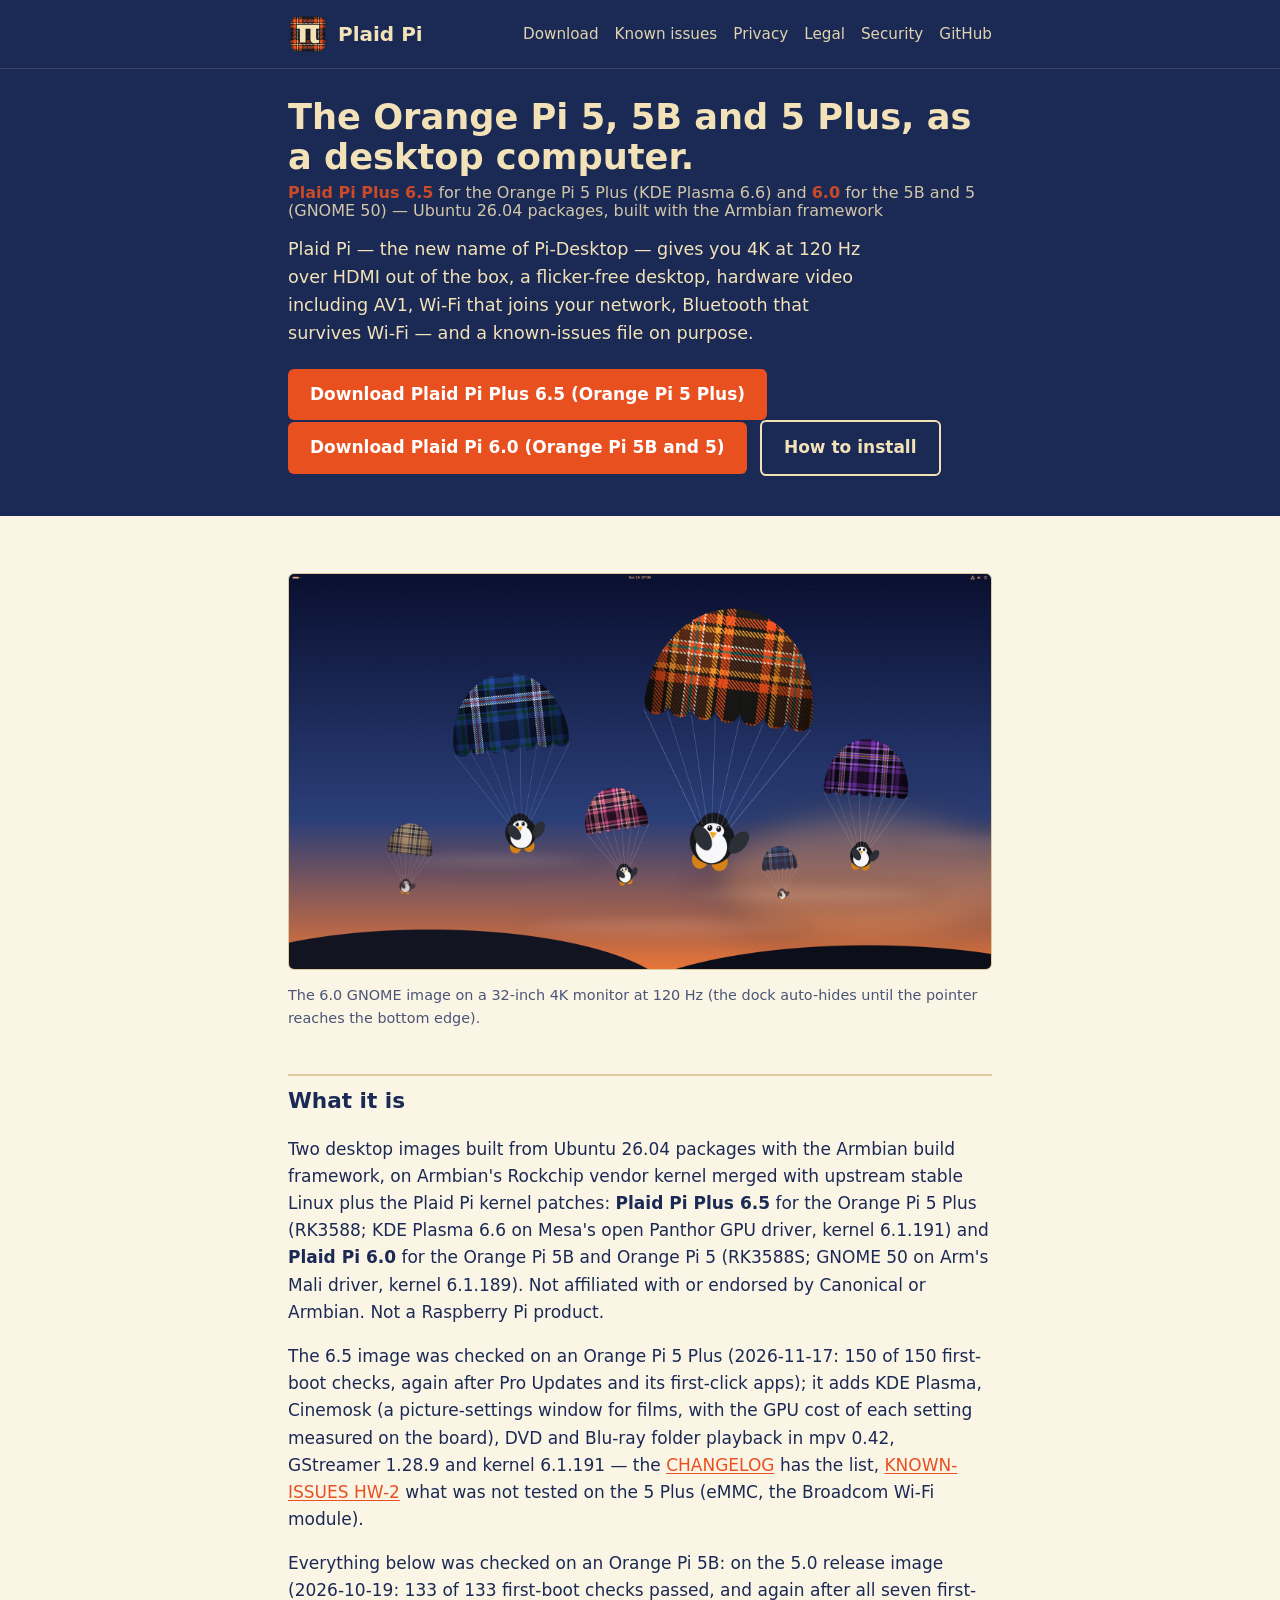
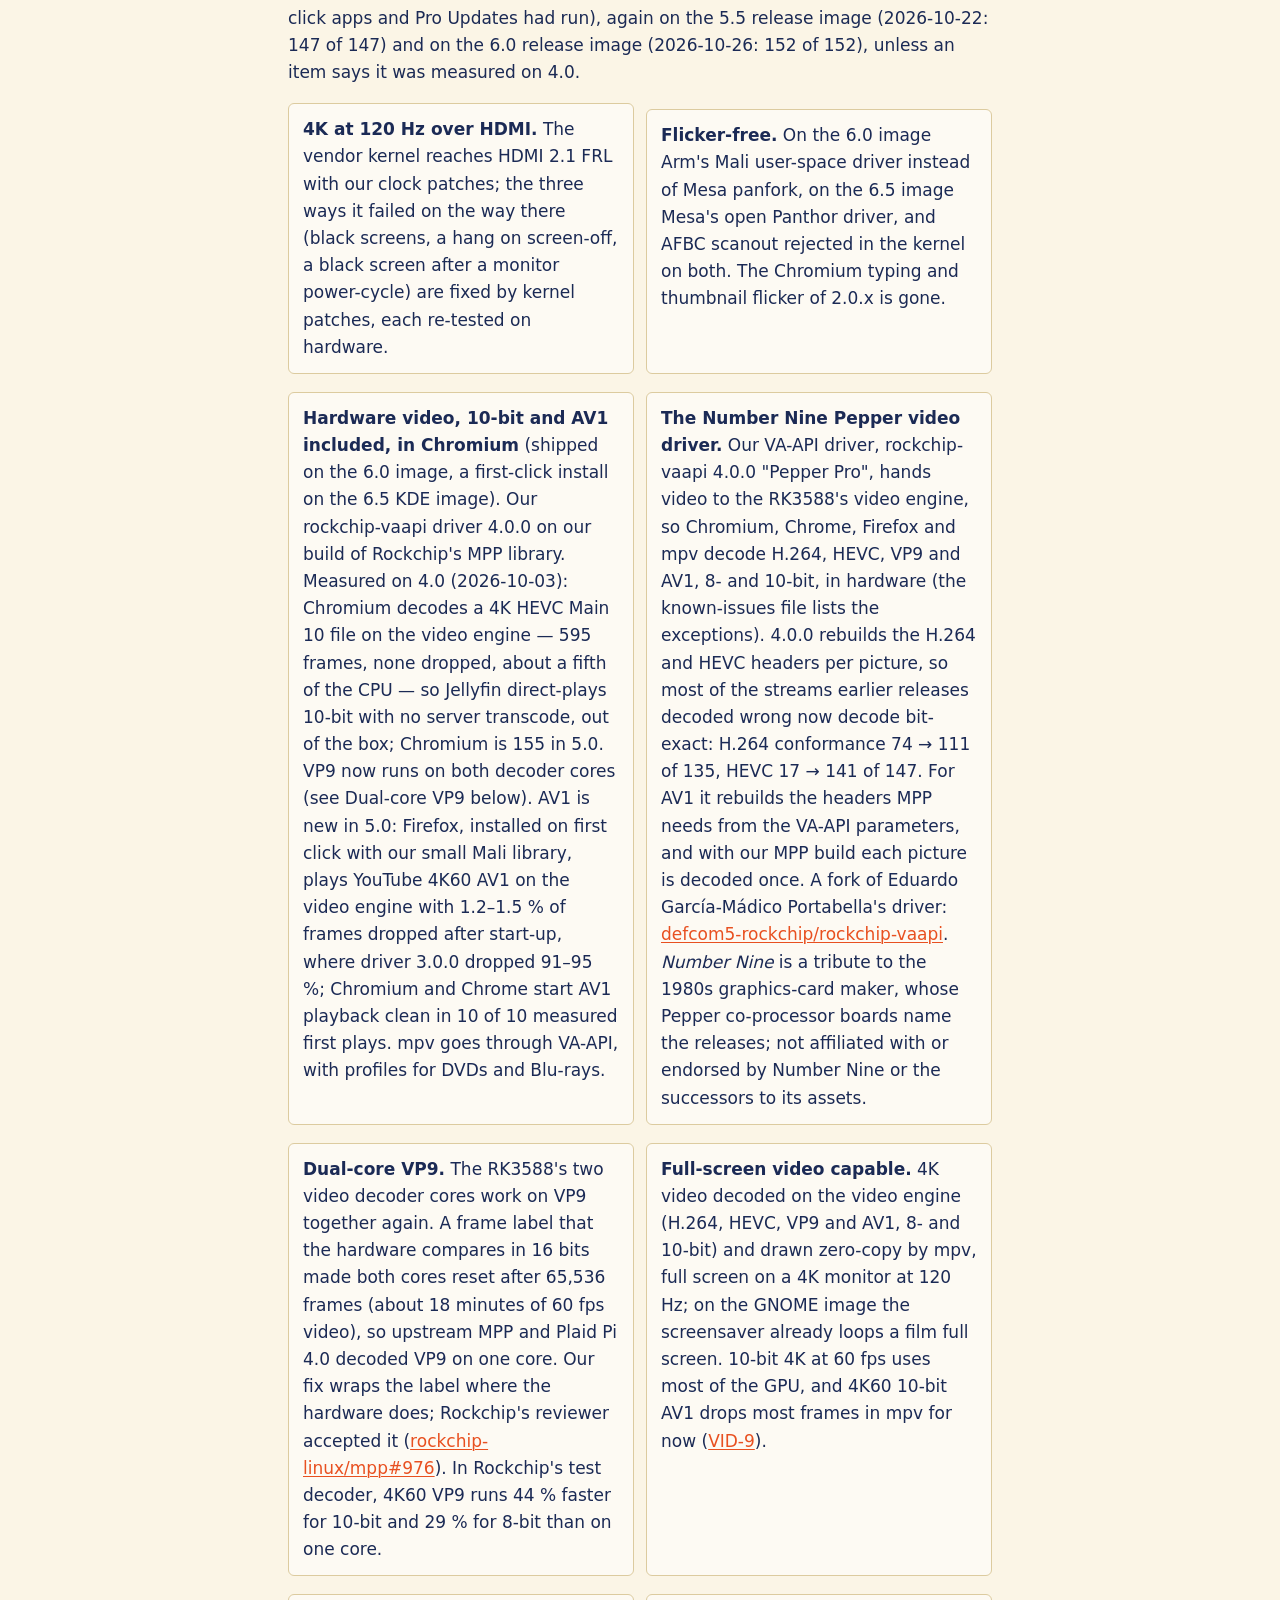
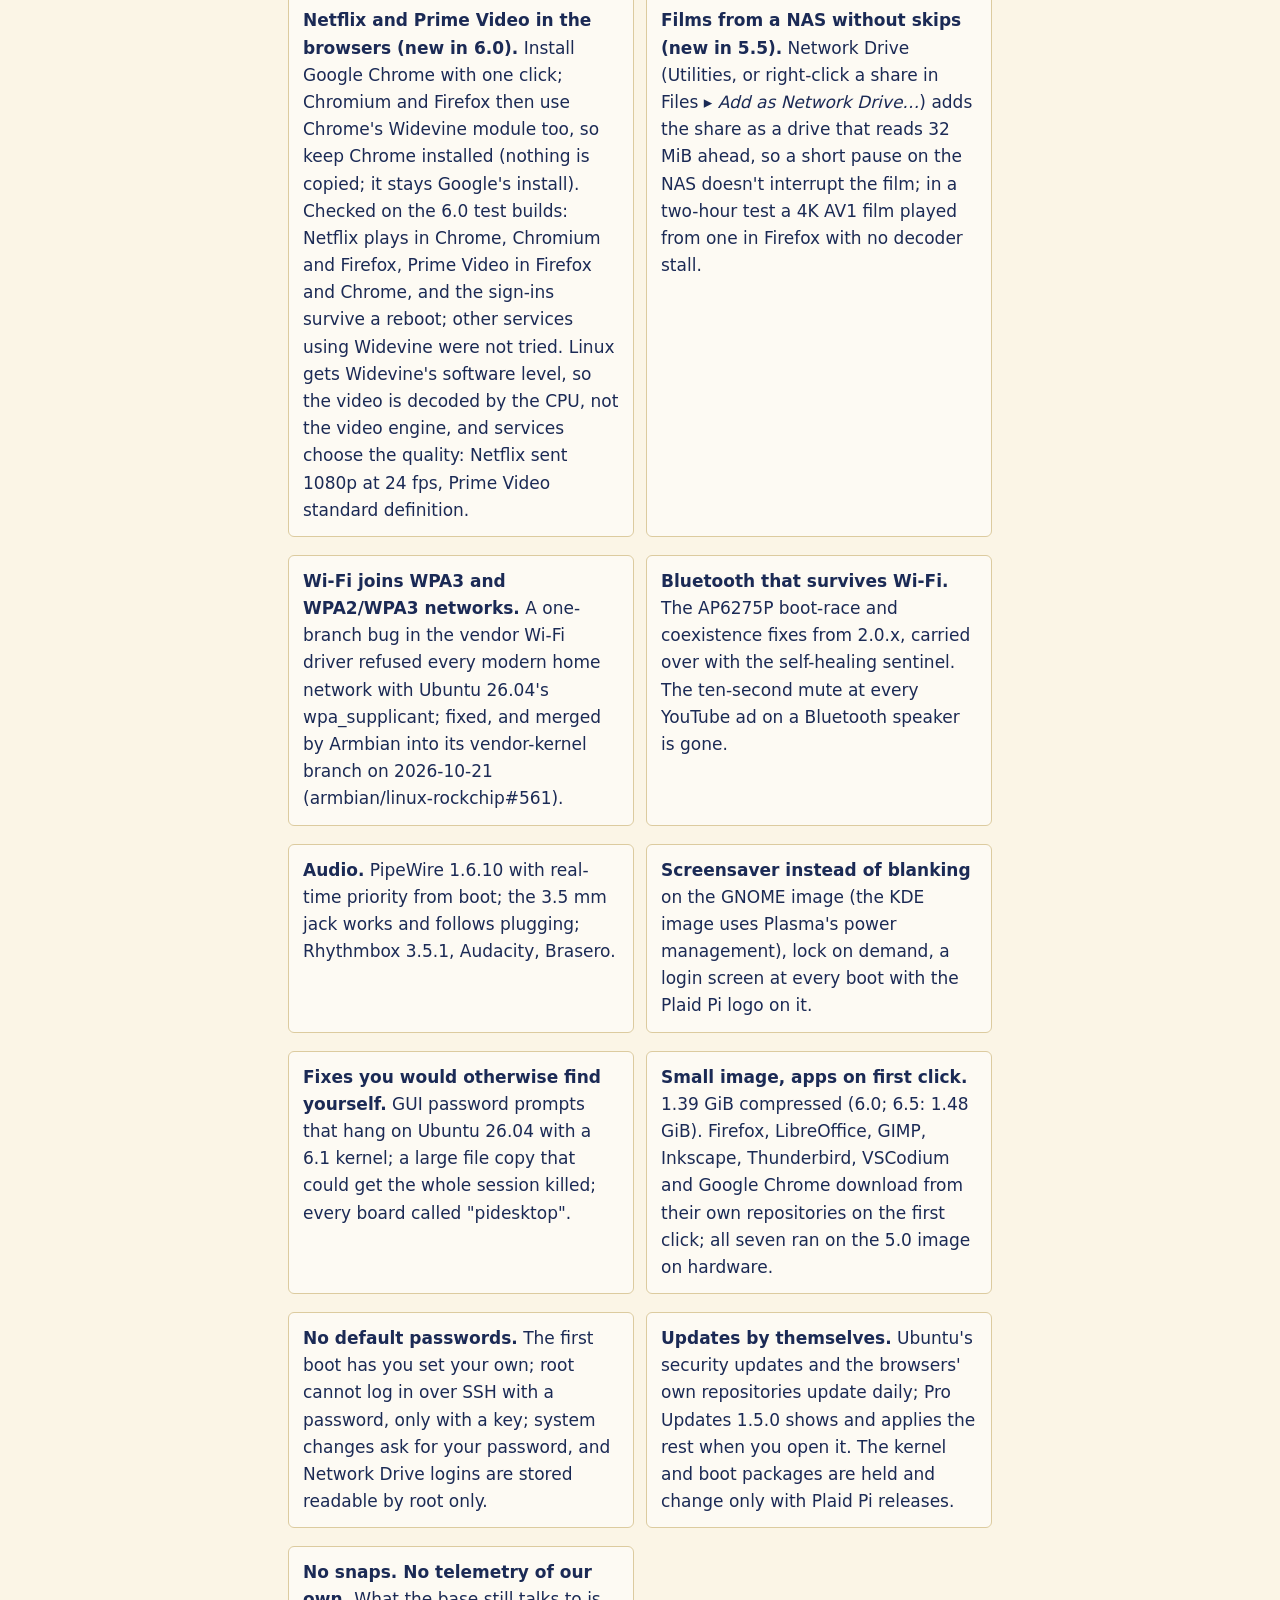
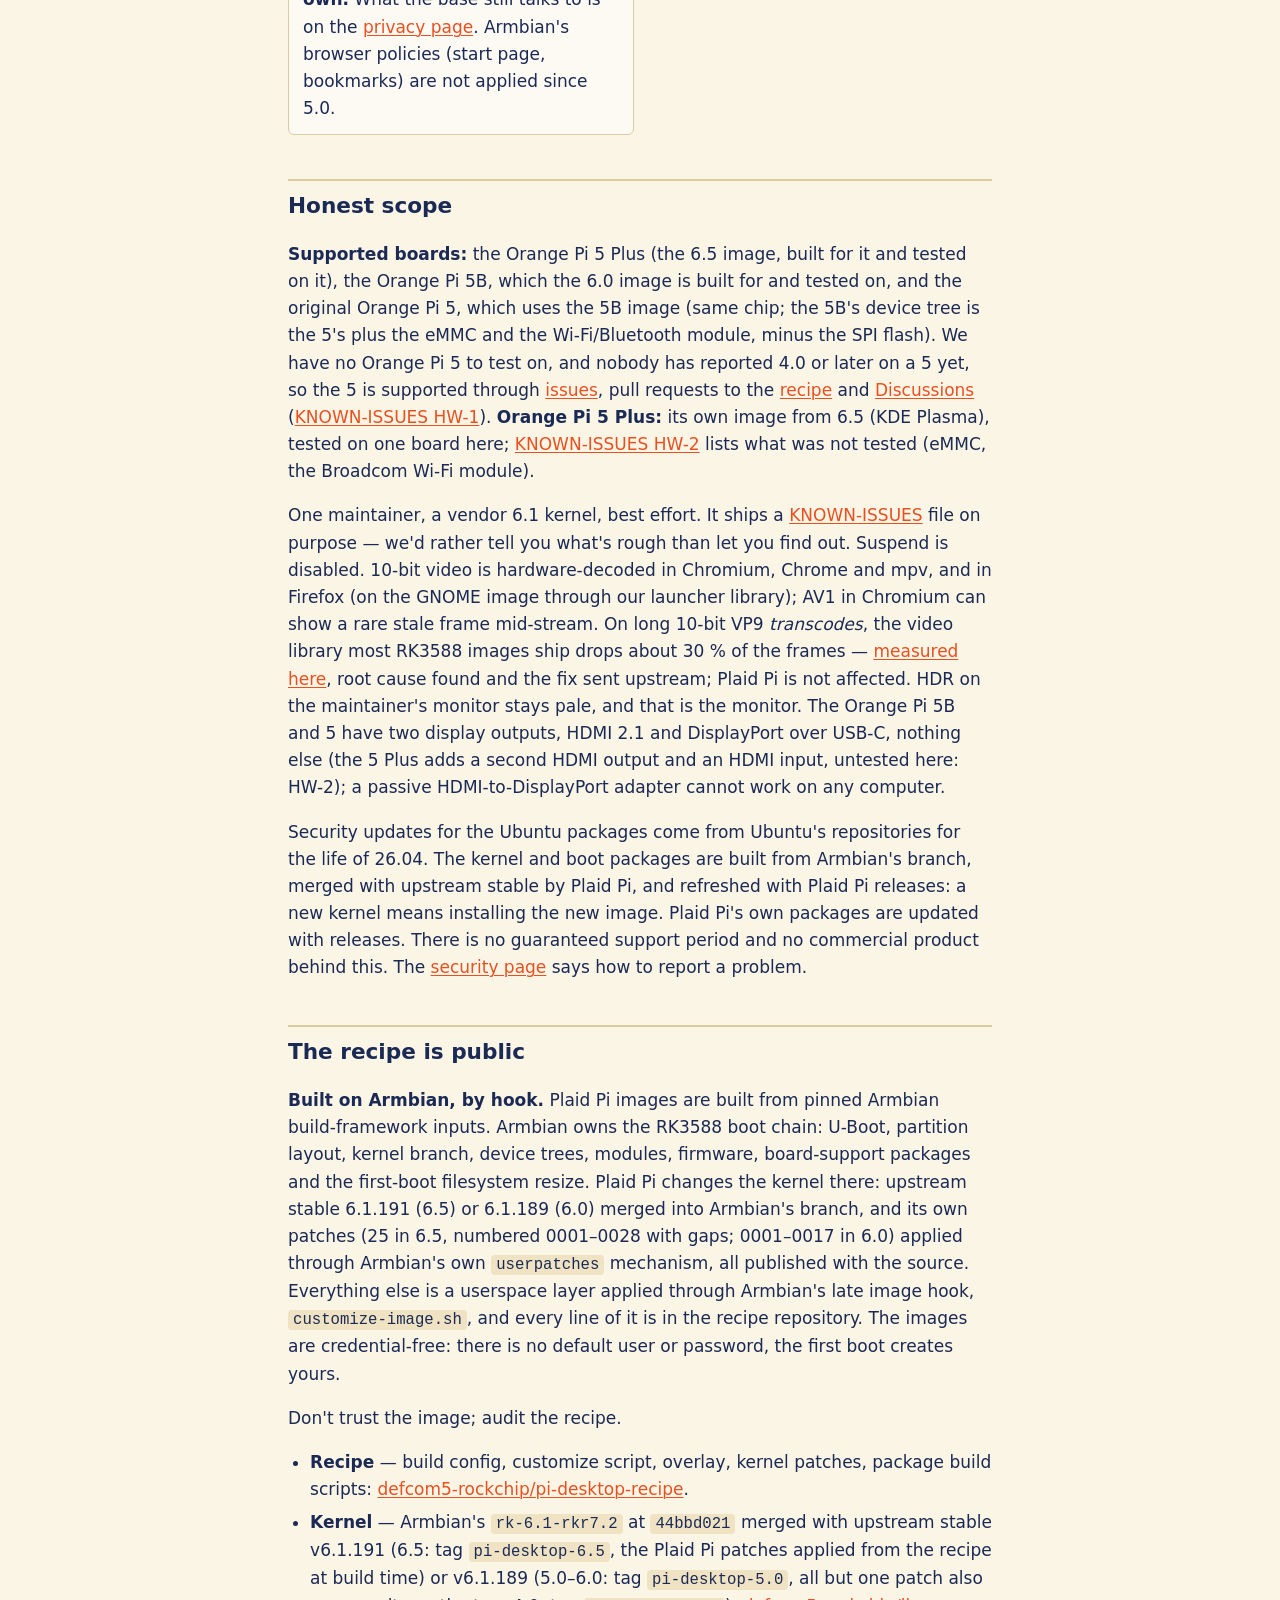
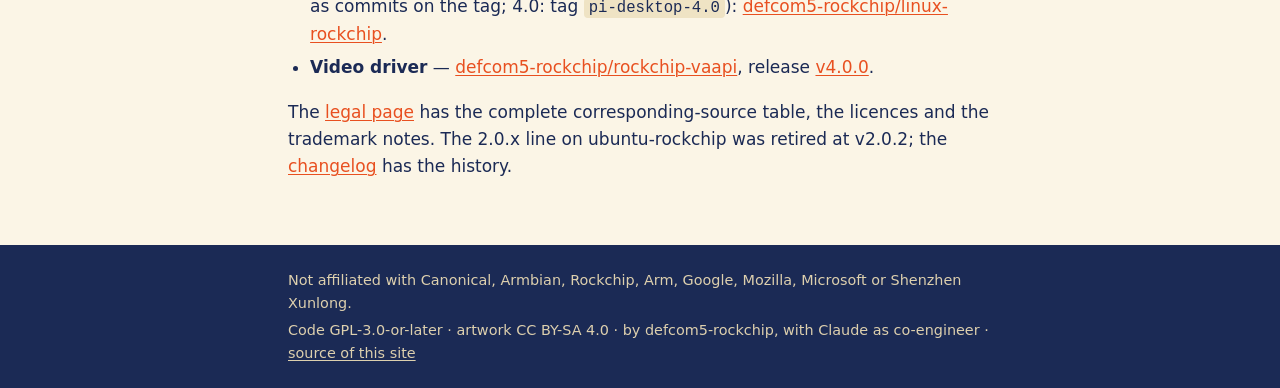
==== commit 13bb1096: "Plaid Pi Plus 6.5: documentation, site and release notes Plaid Pi Plus 6.5 for the Orange Pi 5 Plus:" ====
--- a/docs/index.html
+++ b/docs/index.html
@@ -3,8 +3,8 @@
 <head>
 <meta charset="utf-8">
 <meta name="viewport" content="width=device-width, initial-scale=1">
-<title>Plaid Pi — a desktop for the Orange Pi 5 and 5B</title>
-<meta name="description" content="Plaid Pi (formerly Pi-Desktop): a GNOME 50 desktop image for the Orange Pi 5B and Orange Pi 5 (RK3588S), built from Ubuntu 26.04 packages with the Armbian build framework. 4K at 120 Hz, full-screen hardware video, dual-core VP9, WPA3 Wi-Fi, no default passwords, honest known-issues file.">
+<title>Plaid Pi — a desktop for the Orange Pi 5, 5B and 5 Plus</title>
+<meta name="description" content="Plaid Pi (formerly Pi-Desktop): desktop images for the Orange Pi 5 Plus (KDE Plasma, 6.5) and the Orange Pi 5B and 5 (GNOME, 6.0), built from Ubuntu 26.04 packages with the Armbian build framework on the Rockchip vendor kernel, with hardware video and 4K at 120 Hz.">
 <link rel="stylesheet" href="style.css">
 <link rel="icon" href="img/pi-desktop.svg" type="image/svg+xml">
 </head>
@@ -25,9 +25,9 @@
 
 <section class="hero">
   <div class="wrap">
-    <h1>The Orange Pi 5 and 5B, as a desktop computer.<small><span class="version">Plaid Pi 6.0</span> — GNOME 50 on Ubuntu 26.04 packages, built with the Armbian framework</small></h1>
+    <h1>The Orange Pi 5, 5B and 5 Plus, as a desktop computer.<small><span class="version">Plaid Pi Plus 6.5</span> for the Orange Pi 5 Plus (KDE Plasma 6.6) and <span class="version">6.0</span> for the 5B and 5 (GNOME 50) — Ubuntu 26.04 packages, built with the Armbian framework</small></h1>
     <p>Plaid Pi — the new name of Pi-Desktop — gives you 4K at 120 Hz over HDMI out of the box, a flicker-free desktop, hardware video including AV1, Wi-Fi that joins your network, Bluetooth that survives Wi-Fi — and a known-issues file on purpose.</p>
-    <a class="btn" href="https://github.com/defcom5-rockchip/pi-desktop/releases/tag/v6.0.0">Download Plaid Pi 6.0</a>
+    <a class="btn" href="https://github.com/defcom5-rockchip/pi-desktop/releases/tag/v6.5.0">Download Plaid Pi Plus 6.5 (Orange Pi 5 Plus)</a> <a class="btn" href="https://github.com/defcom5-rockchip/pi-desktop/releases/tag/v6.0.0">Download Plaid Pi 6.0 (Orange Pi 5B and 5)</a>
     <a class="btn secondary" href="download.html">How to install</a>
   </div>
 </section>
@@ -35,44 +35,45 @@
 <main>
   <div class="wrap">
     <figure>
-      <img src="img/desktop.png" alt="Plaid Pi on a 32-inch 4K monitor at 120 Hz: tartan-canopied penguins parachuting over a dusk horizon under the Plaid top bar; the dock auto-hides until the pointer reaches the bottom edge." width="1920" height="1080" loading="lazy">
-      <figcaption>Plaid Pi on a 32-inch 4K monitor at 120 Hz (the dock auto-hides until the pointer reaches the bottom edge).</figcaption>
+      <img src="img/desktop.png" alt="The 6.0 GNOME image: Plaid Pi on a 32-inch 4K monitor at 120 Hz: tartan-canopied penguins parachuting over a dusk horizon under the Plaid top bar; the dock auto-hides until the pointer reaches the bottom edge." width="1920" height="1080" loading="lazy">
+      <figcaption>The 6.0 GNOME image on a 32-inch 4K monitor at 120 Hz (the dock auto-hides until the pointer reaches the bottom edge).</figcaption>
     </figure>
 
     <h2>What it is</h2>
-    <p>A GNOME 50 desktop image for the Orange Pi 5B and Orange Pi 5 (RK3588S), built from Ubuntu 26.04 packages with the Armbian build framework, on Armbian's Rockchip vendor kernel merged with upstream stable Linux 6.1.189 plus the Plaid Pi kernel patches. Not affiliated with or endorsed by Canonical or Armbian. Not a Raspberry Pi product.</p>
+    <p>Two desktop images built from Ubuntu 26.04 packages with the Armbian build framework, on Armbian's Rockchip vendor kernel merged with upstream stable Linux plus the Plaid Pi kernel patches: <strong>Plaid Pi Plus 6.5</strong> for the Orange Pi 5 Plus (RK3588; KDE Plasma 6.6 on Mesa's open Panthor GPU driver, kernel 6.1.191) and <strong>Plaid Pi 6.0</strong> for the Orange Pi 5B and Orange Pi 5 (RK3588S; GNOME 50 on Arm's Mali driver, kernel 6.1.189). Not affiliated with or endorsed by Canonical or Armbian. Not a Raspberry Pi product.</p>
+    <p>The 6.5 image was checked on an Orange Pi 5 Plus (2026-11-17: 150 of 150 first-boot checks, again after Pro Updates and its first-click apps); it adds KDE Plasma, Cinemosk (a picture-settings window for films, with the GPU cost of each setting measured on the board), DVD and Blu-ray folder playback in mpv 0.42, GStreamer 1.28.9 and kernel 6.1.191 — the <a href="https://github.com/defcom5-rockchip/pi-desktop/blob/main/CHANGELOG.md">CHANGELOG</a> has the list, <a href="https://github.com/defcom5-rockchip/pi-desktop/blob/main/KNOWN-ISSUES.md#hw-2-orange-pi-5-plus--the-board-of-the-65-image-what-was-not-tested">KNOWN-ISSUES HW-2</a> what was not tested on the 5 Plus (eMMC, the Broadcom Wi-Fi module).</p>
     <p>Everything below was checked on an Orange Pi 5B: on the 5.0 release image (2026-10-19: 133 of 133 first-boot checks passed, and again after all seven first-click apps and Pro Updates had run), again on the 5.5 release image (2026-10-22: 147 of 147) and on the 6.0 release image (2026-10-26: 152 of 152), unless an item says it was measured on 4.0.</p>
     <ul class="features">
       <li><strong>4K at 120 Hz over HDMI.</strong> The vendor kernel reaches HDMI 2.1 FRL with our clock patches; the three ways it failed on the way there (black screens, a hang on screen-off, a black screen after a monitor power-cycle) are fixed by kernel patches, each re-tested on hardware.</li>
-      <li><strong>Flicker-free.</strong> Arm's Mali user-space driver instead of Mesa panfork, and AFBC scanout rejected in the kernel. The Chromium typing and thumbnail flicker of 2.0.x is gone.</li>
-      <li><strong>Hardware video, 10-bit and AV1 included, in the browser that ships with it.</strong> Our rockchip-vaapi driver 4.0.0 on our build of Rockchip's MPP library. Measured on 4.0 (2026-10-03): Chromium decodes a 4K HEVC Main 10 file on the video engine — 595 frames, none dropped, about a fifth of the CPU — so Jellyfin direct-plays 10-bit with no server transcode, out of the box; Chromium is 155 in 5.0. VP9 now runs on both decoder cores (see Dual-core VP9 below). AV1 is new in 5.0: Firefox, installed on first click with our small Mali library, plays YouTube 4K60 AV1 on the video engine with 1.2–1.5 % of frames dropped after start-up, where driver 3.0.0 dropped 91–95 %; Chromium and Chrome start AV1 playback clean in 10 of 10 measured first plays. mpv goes through VA-API, with profiles for DVDs and Blu-rays.</li>
+      <li><strong>Flicker-free.</strong> On the 6.0 image Arm's Mali user-space driver instead of Mesa panfork, on the 6.5 image Mesa's open Panthor driver, and AFBC scanout rejected in the kernel on both. The Chromium typing and thumbnail flicker of 2.0.x is gone.</li>
+      <li><strong>Hardware video, 10-bit and AV1 included, in Chromium</strong> (shipped on the 6.0 image, a first-click install on the 6.5 KDE image). Our rockchip-vaapi driver 4.0.0 on our build of Rockchip's MPP library. Measured on 4.0 (2026-10-03): Chromium decodes a 4K HEVC Main 10 file on the video engine — 595 frames, none dropped, about a fifth of the CPU — so Jellyfin direct-plays 10-bit with no server transcode, out of the box; Chromium is 155 in 5.0. VP9 now runs on both decoder cores (see Dual-core VP9 below). AV1 is new in 5.0: Firefox, installed on first click with our small Mali library, plays YouTube 4K60 AV1 on the video engine with 1.2–1.5 % of frames dropped after start-up, where driver 3.0.0 dropped 91–95 %; Chromium and Chrome start AV1 playback clean in 10 of 10 measured first plays. mpv goes through VA-API, with profiles for DVDs and Blu-rays.</li>
       <li><strong>The Number Nine Pepper video driver.</strong> Our VA-API driver, rockchip-vaapi 4.0.0 "Pepper Pro", hands video to the RK3588's video engine, so Chromium, Chrome, Firefox and mpv decode H.264, HEVC, VP9 and AV1, 8- and 10-bit, in hardware (the known-issues file lists the exceptions). 4.0.0 rebuilds the H.264 and HEVC headers per picture, so most of the streams earlier releases decoded wrong now decode bit-exact: H.264 conformance 74 → 111 of 135, HEVC 17 → 141 of 147. For AV1 it rebuilds the headers MPP needs from the VA-API parameters, and with our MPP build each picture is decoded once. A fork of Eduardo García-Mádico Portabella's driver: <a href="https://github.com/defcom5-rockchip/rockchip-vaapi">defcom5-rockchip/rockchip-vaapi</a>. <em>Number Nine</em> is a tribute to the 1980s graphics-card maker, whose Pepper co-processor boards name the releases; not affiliated with or endorsed by Number Nine or the successors to its assets.</li>
       <li><strong>Dual-core VP9.</strong> The RK3588's two video decoder cores work on VP9 together again. A frame label that the hardware compares in 16 bits made both cores reset after 65,536 frames (about 18 minutes of 60 fps video), so upstream MPP and Plaid Pi 4.0 decoded VP9 on one core. Our fix wraps the label where the hardware does; Rockchip's reviewer accepted it (<a href="https://github.com/rockchip-linux/mpp/pull/976">rockchip-linux/mpp#976</a>). In Rockchip's test decoder, 4K60 VP9 runs 44&nbsp;% faster for 10-bit and 29&nbsp;% for 8-bit than on one core.</li>
-      <li><strong>Full-screen video capable.</strong> 4K video decoded on the video engine (H.264, HEVC, VP9 and AV1, 8- and 10-bit) and drawn zero-copy by mpv, full screen on a 4K monitor at 120 Hz; the screensaver already loops a film full screen. 10-bit 4K at 60 fps uses most of the GPU, and 4K60 10-bit AV1 drops most frames in mpv for now (<a href="https://github.com/defcom5-rockchip/pi-desktop/blob/main/KNOWN-ISSUES.md#vid-9-av1-at-4k60-10-bit-drops-most-frames-in-mpv">VID-9</a>).</li>
+      <li><strong>Full-screen video capable.</strong> 4K video decoded on the video engine (H.264, HEVC, VP9 and AV1, 8- and 10-bit) and drawn zero-copy by mpv, full screen on a 4K monitor at 120 Hz; on the GNOME image the screensaver already loops a film full screen. 10-bit 4K at 60 fps uses most of the GPU, and 4K60 10-bit AV1 drops most frames in mpv for now (<a href="https://github.com/defcom5-rockchip/pi-desktop/blob/main/KNOWN-ISSUES.md#vid-9-av1-at-4k60-10-bit-drops-most-frames-in-mpv">VID-9</a>).</li>
       <li><strong>Netflix and Prime Video in the browsers (new in 6.0).</strong> Install Google Chrome with one click; Chromium and Firefox then use Chrome's Widevine module too, so keep Chrome installed (nothing is copied; it stays Google's install). Checked on the 6.0 test builds: Netflix plays in Chrome, Chromium and Firefox, Prime Video in Firefox and Chrome, and the sign-ins survive a reboot; other services using Widevine were not tried. Linux gets Widevine's software level, so the video is decoded by the CPU, not the video engine, and services choose the quality: Netflix sent 1080p at 24 fps, Prime Video standard definition.</li>
       <li><strong>Films from a NAS without skips (new in 5.5).</strong> Network Drive (Utilities, or right-click a share in Files ▸ <em>Add as Network Drive…</em>) adds the share as a drive that reads 32 MiB ahead, so a short pause on the NAS doesn't interrupt the film; in a two-hour test a 4K AV1 film played from one in Firefox with no decoder stall.</li>
       <li><strong>Wi-Fi joins WPA3 and WPA2/WPA3 networks.</strong> A one-branch bug in the vendor Wi-Fi driver refused every modern home network with Ubuntu 26.04's wpa_supplicant; fixed, and merged by Armbian into its vendor-kernel branch on 2026-10-21 (armbian/linux-rockchip#561).</li>
       <li><strong>Bluetooth that survives Wi-Fi.</strong> The AP6275P boot-race and coexistence fixes from 2.0.x, carried over with the self-healing sentinel. The ten-second mute at every YouTube ad on a Bluetooth speaker is gone.</li>
       <li><strong>Audio.</strong> PipeWire 1.6.10 with real-time priority from boot; the 3.5 mm jack works and follows plugging; Rhythmbox 3.5.1, Audacity, Brasero.</li>
-      <li><strong>Screensaver instead of blanking</strong>, lock on demand, a login screen at every boot with the Plaid Pi logo on it.</li>
+      <li><strong>Screensaver instead of blanking</strong> on the GNOME image (the KDE image uses Plasma's power management), lock on demand, a login screen at every boot with the Plaid Pi logo on it.</li>
       <li><strong>Fixes you would otherwise find yourself.</strong> GUI password prompts that hang on Ubuntu 26.04 with a 6.1 kernel; a large file copy that could get the whole session killed; every board called "pidesktop".</li>
-      <li><strong>Small image, apps on first click.</strong> 1.39 GiB compressed. Firefox, LibreOffice, GIMP, Inkscape, Thunderbird, VSCodium and Google Chrome download from their own repositories on the first click; all seven ran on the 5.0 image on hardware.</li>
+      <li><strong>Small image, apps on first click.</strong> 1.39 GiB compressed (6.0; 6.5: 1.48 GiB). Firefox, LibreOffice, GIMP, Inkscape, Thunderbird, VSCodium and Google Chrome download from their own repositories on the first click; all seven ran on the 5.0 image on hardware.</li>
       <li><strong>No default passwords.</strong> The first boot has you set your own; root cannot log in over SSH with a password, only with a key; system changes ask for your password, and Network Drive logins are stored readable by root only.</li>
       <li><strong>Updates by themselves.</strong> Ubuntu's security updates and the browsers' own repositories update daily; Pro Updates 1.5.0 shows and applies the rest when you open it. The kernel and boot packages are held and change only with Plaid Pi releases.</li>
       <li><strong>No snaps. No telemetry of our own.</strong> What the base still talks to is on the <a href="privacy.html">privacy page</a>. Armbian's browser policies (start page, bookmarks) are not applied since 5.0.</li>
     </ul>
 
     <h2>Honest scope</h2>
-    <p><strong>Supported boards:</strong> the Orange Pi 5B, which the image is built for and tested on, and the original Orange Pi 5, which uses the same image (same chip; the 5B's device tree is the 5's plus the eMMC and the Wi-Fi/Bluetooth module, minus the SPI flash). We have no Orange Pi 5 to test on, and nobody has reported 4.0 or later on a 5 yet, so the 5 is supported through <a href="https://github.com/defcom5-rockchip/pi-desktop/issues">issues</a>, pull requests to the <a href="https://github.com/defcom5-rockchip/pi-desktop-recipe">recipe</a> and <a href="https://github.com/defcom5-rockchip/pi-desktop/discussions">Discussions</a> (<a href="https://github.com/defcom5-rockchip/pi-desktop/blob/main/KNOWN-ISSUES.md#hw-1-orange-pi-5-the-original-not-the-b--supported-runs-the-5b-image-untested-by-us">KNOWN-ISSUES HW-1</a>). <strong>Planned:</strong> the Orange Pi 5 Plus, for a later release.</p>
-    <p>One maintainer, a vendor 6.1 kernel, best effort. It ships a <a href="https://github.com/defcom5-rockchip/pi-desktop/blob/main/KNOWN-ISSUES.md">KNOWN-ISSUES</a> file on purpose — we'd rather tell you what's rough than let you find out. Suspend is disabled. 10-bit video is hardware-decoded in Chromium, Chrome and mpv, and in Firefox through our launcher library; AV1 in Chromium can show a rare stale frame mid-stream. On long 10-bit VP9 <em>transcodes</em>, the video library most RK3588 images ship drops about 30&nbsp;% of the frames — <a href="vp9-10bit-rk3588.html">measured here</a>, root cause found and the fix sent upstream; Plaid Pi is not affected. HDR on the maintainer's monitor stays pale, and that is the monitor. The board has two display outputs, HDMI 2.1 and DisplayPort over USB-C, nothing else; a passive HDMI-to-DisplayPort adapter cannot work on any computer.</p>
+    <p><strong>Supported boards:</strong> the Orange Pi 5 Plus (the 6.5 image, built for it and tested on it), the Orange Pi 5B, which the 6.0 image is built for and tested on, and the original Orange Pi 5, which uses the 5B image (same chip; the 5B's device tree is the 5's plus the eMMC and the Wi-Fi/Bluetooth module, minus the SPI flash). We have no Orange Pi 5 to test on, and nobody has reported 4.0 or later on a 5 yet, so the 5 is supported through <a href="https://github.com/defcom5-rockchip/pi-desktop/issues">issues</a>, pull requests to the <a href="https://github.com/defcom5-rockchip/pi-desktop-recipe">recipe</a> and <a href="https://github.com/defcom5-rockchip/pi-desktop/discussions">Discussions</a> (<a href="https://github.com/defcom5-rockchip/pi-desktop/blob/main/KNOWN-ISSUES.md#hw-1-orange-pi-5-the-original-not-the-b--supported-runs-the-5b-image-untested-by-us">KNOWN-ISSUES HW-1</a>). <strong>Orange Pi 5 Plus:</strong> its own image from 6.5 (KDE Plasma), tested on one board here; <a href="https://github.com/defcom5-rockchip/pi-desktop/blob/main/KNOWN-ISSUES.md#hw-2-orange-pi-5-plus--the-board-of-the-65-image-what-was-not-tested">KNOWN-ISSUES HW-2</a> lists what was not tested (eMMC, the Broadcom Wi-Fi module).</p>
+    <p>One maintainer, a vendor 6.1 kernel, best effort. It ships a <a href="https://github.com/defcom5-rockchip/pi-desktop/blob/main/KNOWN-ISSUES.md">KNOWN-ISSUES</a> file on purpose — we'd rather tell you what's rough than let you find out. Suspend is disabled. 10-bit video is hardware-decoded in Chromium, Chrome and mpv, and in Firefox (on the GNOME image through our launcher library); AV1 in Chromium can show a rare stale frame mid-stream. On long 10-bit VP9 <em>transcodes</em>, the video library most RK3588 images ship drops about 30&nbsp;% of the frames — <a href="vp9-10bit-rk3588.html">measured here</a>, root cause found and the fix sent upstream; Plaid Pi is not affected. HDR on the maintainer's monitor stays pale, and that is the monitor. The Orange Pi 5B and 5 have two display outputs, HDMI 2.1 and DisplayPort over USB-C, nothing else (the 5 Plus adds a second HDMI output and an HDMI input, untested here: HW-2); a passive HDMI-to-DisplayPort adapter cannot work on any computer.</p>
     <p>Security updates for the Ubuntu packages come from Ubuntu's repositories for the life of 26.04. The kernel and boot packages are built from Armbian's branch, merged with upstream stable by Plaid Pi, and refreshed with Plaid Pi releases: a new kernel means installing the new image. Plaid Pi's own packages are updated with releases. There is no guaranteed support period and no commercial product behind this. The <a href="security.html">security page</a> says how to report a problem.</p>
 
     <h2>The recipe is public</h2>
-    <p><strong>Built on Armbian, by hook.</strong> Plaid Pi images are built from pinned Armbian build-framework inputs. Armbian owns the RK3588 boot chain: U-Boot, partition layout, kernel branch, device trees, modules, firmware, board-support packages and the first-boot filesystem resize. Plaid Pi changes the kernel there: upstream stable 6.1.189 merged into Armbian's branch, and its own patches (0001–0017) applied through Armbian's own <code>userpatches</code> mechanism, all published with the source. Everything else is a userspace layer applied through Armbian's late image hook, <code>customize-image.sh</code>, and every line of it is in the recipe repository. The images are credential-free: there is no default user or password, the first boot creates yours.</p>
+    <p><strong>Built on Armbian, by hook.</strong> Plaid Pi images are built from pinned Armbian build-framework inputs. Armbian owns the RK3588 boot chain: U-Boot, partition layout, kernel branch, device trees, modules, firmware, board-support packages and the first-boot filesystem resize. Plaid Pi changes the kernel there: upstream stable 6.1.191 (6.5) or 6.1.189 (6.0) merged into Armbian's branch, and its own patches (25 in 6.5, numbered 0001–0028 with gaps; 0001–0017 in 6.0) applied through Armbian's own <code>userpatches</code> mechanism, all published with the source. Everything else is a userspace layer applied through Armbian's late image hook, <code>customize-image.sh</code>, and every line of it is in the recipe repository. The images are credential-free: there is no default user or password, the first boot creates yours.</p>
     <p>Don't trust the image; audit the recipe.</p>
     <ul>
       <li><strong>Recipe</strong> — build config, customize script, overlay, kernel patches, package build scripts: <a href="https://github.com/defcom5-rockchip/pi-desktop-recipe">defcom5-rockchip/pi-desktop-recipe</a>.</li>
-      <li><strong>Kernel</strong> — Armbian's <code>rk-6.1-rkr7.2</code> at <code>44bbd021</code> merged with upstream stable v6.1.189, with the Plaid Pi patches (all but one also as commits on the tag), tag <code>pi-desktop-5.0</code> (4.0: tag <code>pi-desktop-4.0</code>): <a href="https://github.com/defcom5-rockchip/linux-rockchip">defcom5-rockchip/linux-rockchip</a>.</li>
+      <li><strong>Kernel</strong> — Armbian's <code>rk-6.1-rkr7.2</code> at <code>44bbd021</code> merged with upstream stable v6.1.191 (6.5: tag <code>pi-desktop-6.5</code>, the Plaid Pi patches applied from the recipe at build time) or v6.1.189 (5.0–6.0: tag <code>pi-desktop-5.0</code>, all but one patch also as commits on the tag; 4.0: tag <code>pi-desktop-4.0</code>): <a href="https://github.com/defcom5-rockchip/linux-rockchip">defcom5-rockchip/linux-rockchip</a>.</li>
       <li><strong>Video driver</strong> — <a href="https://github.com/defcom5-rockchip/rockchip-vaapi">defcom5-rockchip/rockchip-vaapi</a>, release <a href="https://github.com/defcom5-rockchip/rockchip-vaapi/releases/tag/v4.0.0">v4.0.0</a>.</li>
     </ul>
     <p>The <a href="legal.html">legal page</a> has the complete corresponding-source table, the licences and the trademark notes. The 2.0.x line on ubuntu-rockchip was retired at v2.0.2; the <a href="https://github.com/defcom5-rockchip/pi-desktop/blob/main/CHANGELOG.md">changelog</a> has the history.</p>
